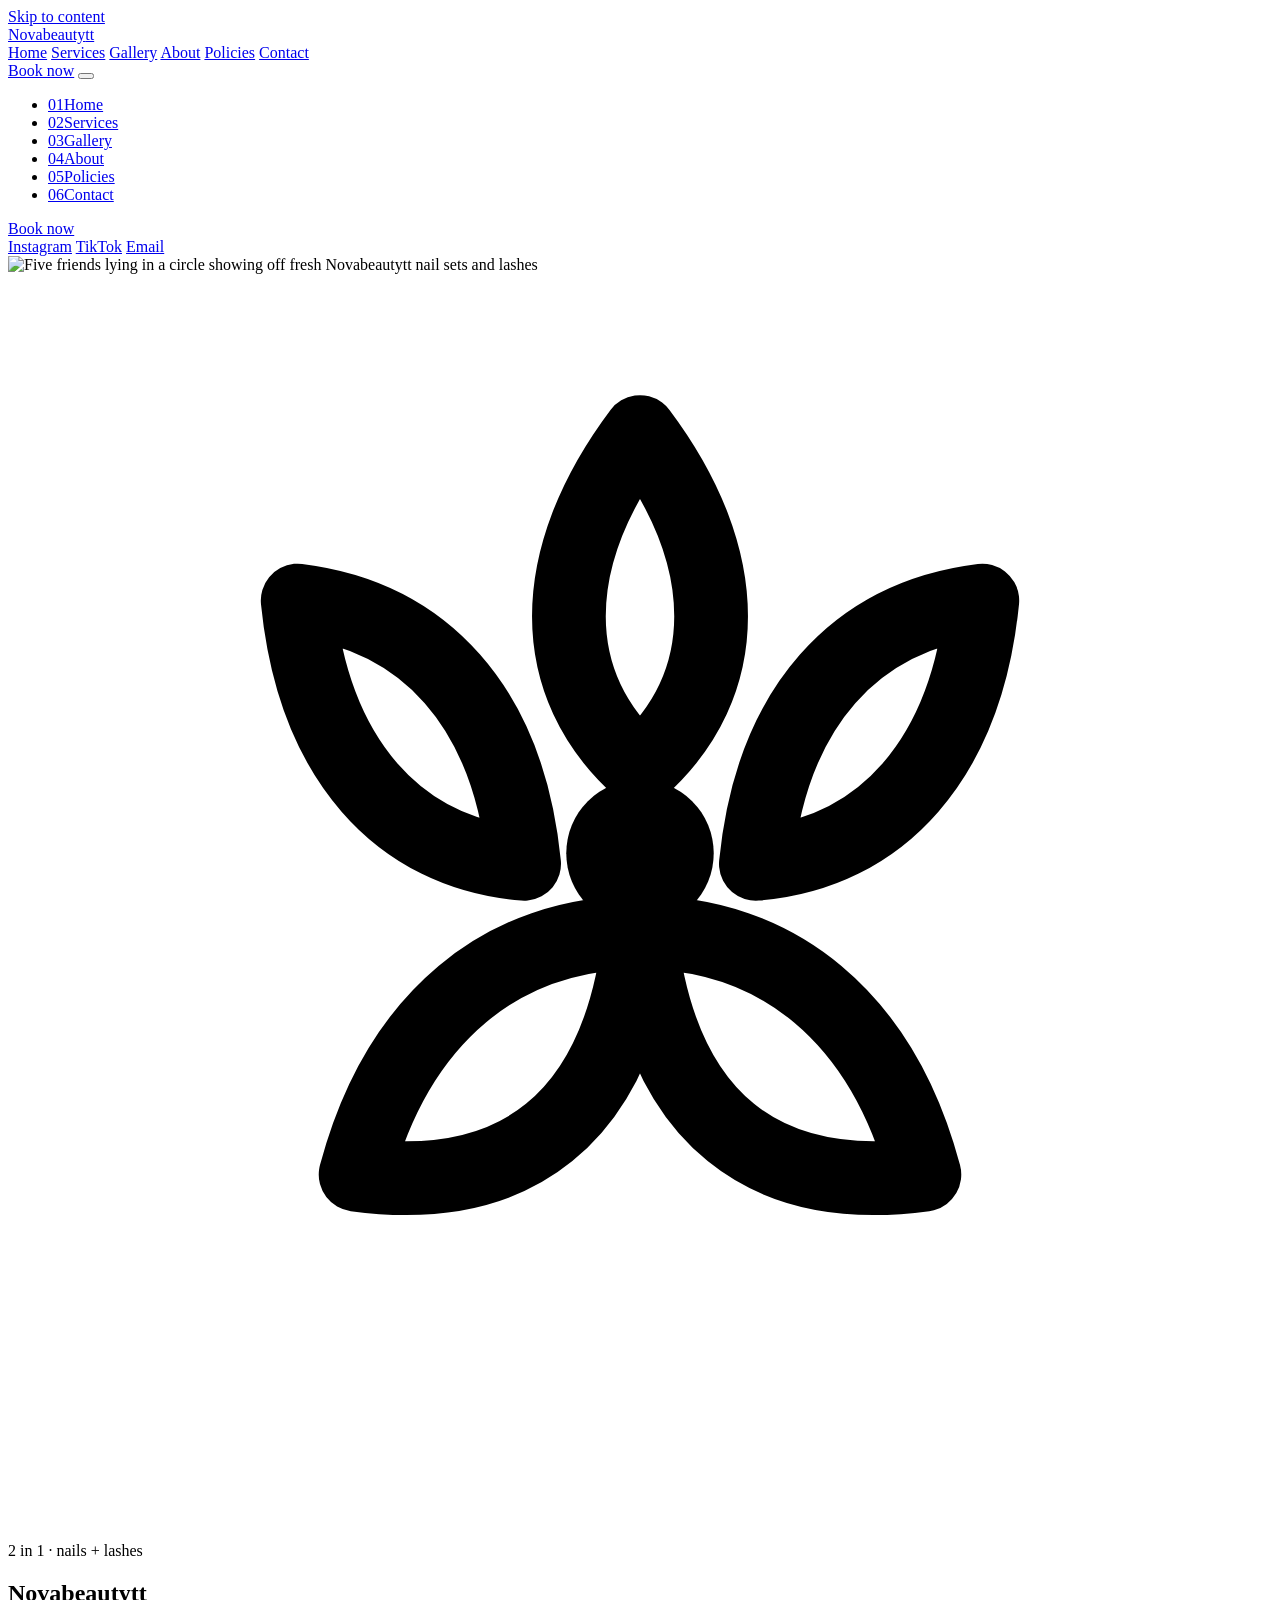
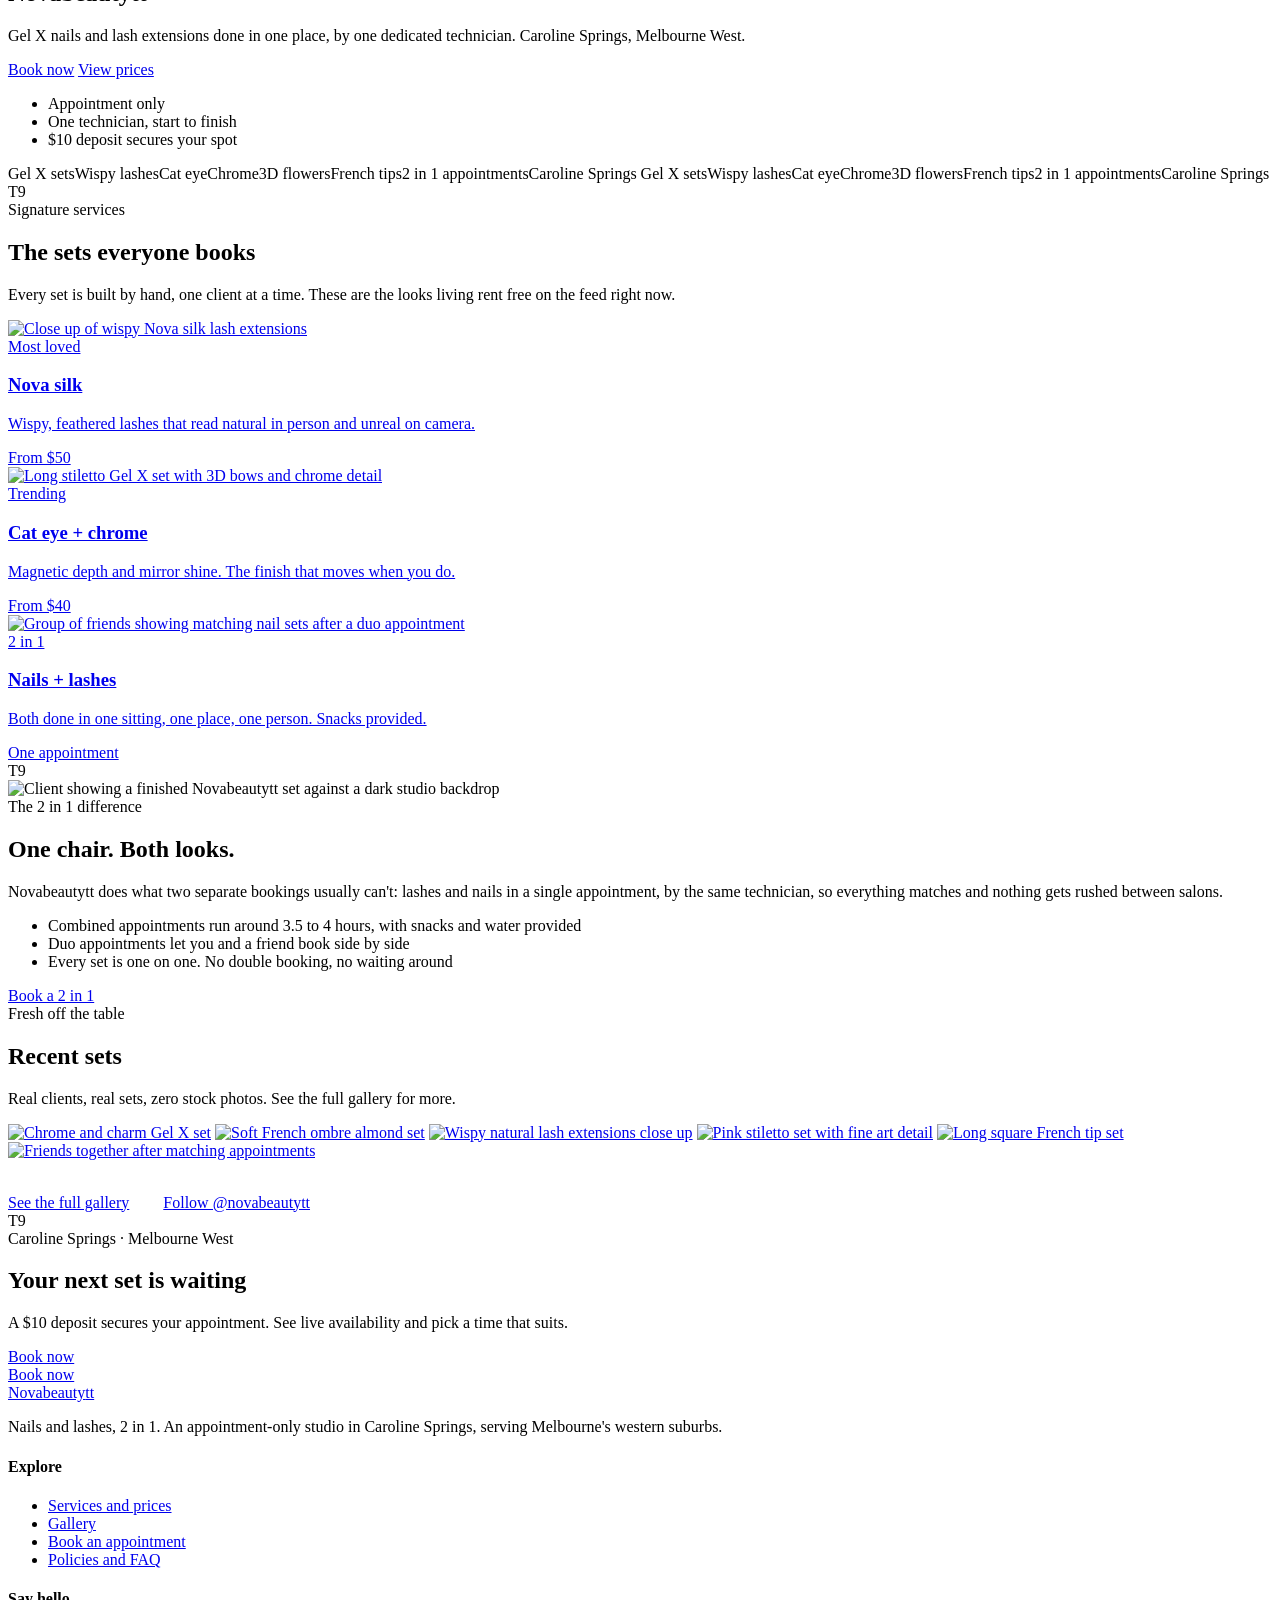
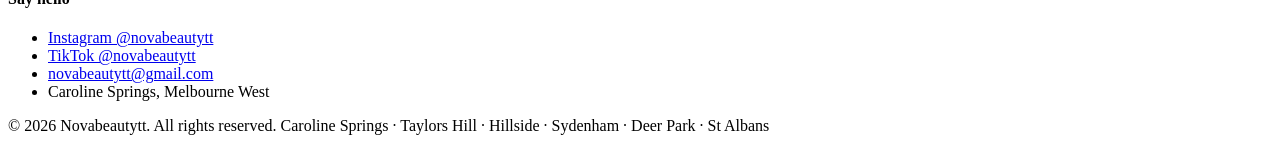
==== index.html @ 87eb8004 "Add files via upload" ====
<!DOCTYPE html>
<html lang="en-AU">
<head>
  <meta charset="UTF-8">
  <meta name="viewport" content="width=device-width, initial-scale=1.0">
  <title>Novabeautytt | Nails and Lash Extensions in Caroline Springs, Melbourne West</title>
  <meta name="description" content="Novabeautytt is a nails and lashes studio in Caroline Springs, Melbourne's west. Gel X nail sets, lash extensions, and 2 in 1 appointments by one dedicated technician. Book now.">
  <link rel="canonical" href="https://novabeautytt.com.au/">
  <meta property="og:type" content="website">
  <meta property="og:site_name" content="Novabeautytt">
  <meta property="og:title" content="Novabeautytt | Nails and Lash Extensions in Caroline Springs, Melbourne West">
  <meta property="og:description" content="Novabeautytt is a nails and lashes studio in Caroline Springs, Melbourne's west. Gel X nail sets, lash extensions, and 2 in 1 appointments by one dedicated technician. Book now.">
  <meta property="og:url" content="https://novabeautytt.com.au/">
  <meta property="og:image" content="https://novabeautytt.com.au/assets/img/og-image.jpg">
  <meta property="og:locale" content="en_AU">
  <meta name="twitter:card" content="summary_large_image">
  <link rel="icon" type="image/svg+xml" href="/assets/svg/favicon.svg">
  <link rel="apple-touch-icon" href="/assets/apple-touch-icon.png">
  <meta name="theme-color" content="#DDD5D6">
  <link rel="preconnect" href="https://fonts.googleapis.com">
  <link rel="preconnect" href="https://fonts.gstatic.com" crossorigin>
  <link href="https://fonts.googleapis.com/css2?family=Cormorant+Garamond:wght@300;400;500&family=Jost:wght@300;400;500&display=swap" rel="stylesheet">
  <link rel="stylesheet" href="/assets/css/style.css">
  <script>document.documentElement.classList.add('js')</script>
  <script type="application/ld+json">
  {
    "@context": "https://schema.org",
    "@type": "NailSalon",
    "name": "Novabeautytt",
    "slogan": "2 in 1. Nails and lashes, one appointment.",
    "url": "https://novabeautytt.com.au",
    "email": "mailto:novabeautytt@gmail.com",
    "image": "https://novabeautytt.com.au/assets/img/og-image.jpg",
    "priceRange": "$25-$120",
    "address": {"@type": "PostalAddress", "addressLocality": "Caroline Springs", "addressRegion": "VIC", "addressCountry": "AU"},
    "areaServed": ["Caroline Springs", "Taylors Hill", "Hillside", "Sydenham", "Sunshine", "Deer Park", "St Albans", "Melbourne West"],
    "sameAs": ["https://www.instagram.com/novabeautytt", "https://www.tiktok.com/@novabeautytt"],
    "makesOffer": [
      {"@type": "Offer", "itemOffered": {"@type": "Service", "name": "Gel X nail extensions"}},
      {"@type": "Offer", "itemOffered": {"@type": "Service", "name": "Eyelash extensions"}},
      {"@type": "Offer", "itemOffered": {"@type": "Service", "name": "2 in 1 nails and lashes appointment"}}
    ]
  }
  </script>
</head>
<body>
<a class="skip-link" href="#main">Skip to content</a>
<header class="header">
  <div class="wrap header__inner">
    <a class="wordmark" href="/" aria-label="Novabeautytt home">Novabeauty<span>tt</span></a>
    <nav class="nav" aria-label="Main">
      <a href="/" aria-current="page">Home</a>
      <a href="/services">Services</a>
      <a href="/gallery">Gallery</a>
      <a href="/about">About</a>
      <a href="/policies">Policies</a>
      <a href="/contact">Contact</a>
    </nav>
    <a class="btn btn--green header__book js-book" href="/booking">Book now</a>
    <button class="burger" aria-expanded="false" aria-label="Open menu"><span></span></button>
  </div>
</header>

<div class="mobile-menu" role="dialog" aria-label="Menu">
  <nav aria-label="Mobile">
    <ul>
      <li><a class="mm-link" href="/" aria-current="page"><span class="mm-num">01</span>Home</a></li>
      <li><a class="mm-link" href="/services"><span class="mm-num">02</span>Services</a></li>
      <li><a class="mm-link" href="/gallery"><span class="mm-num">03</span>Gallery</a></li>
      <li><a class="mm-link" href="/about"><span class="mm-num">04</span>About</a></li>
      <li><a class="mm-link" href="/policies"><span class="mm-num">05</span>Policies</a></li>
      <li><a class="mm-link" href="/contact"><span class="mm-num">06</span>Contact</a></li>
    </ul>
  </nav>
  <div class="mobile-menu__foot">
    <a class="btn btn--green btn--lg js-book" href="/booking">Book now</a>
    <div class="mm-socials">
      <a href="https://www.instagram.com/novabeautytt" target="_blank" rel="noopener">Instagram</a>
      <a href="https://www.tiktok.com/@novabeautytt" target="_blank" rel="noopener">TikTok</a>
      <a href="mailto:novabeautytt@gmail.com">Email</a>
    </div>
  </div>
</div>

<main id="main">

<section class="hero">
  <div class="hero__media">
    <img src="/assets/img/full/hero-besties-01.jpg"
         alt="Five friends lying in a circle showing off fresh Novabeautytt nail sets and lashes"
         fetchpriority="high">
  </div>
  <div class="wrap hero__inner">
    <span class="hero__badge"><svg viewBox="0 0 24 24" fill="none" aria-hidden="true"><path d="M12 3c1.8 2.4 1.8 4.8 0 6.4C10.2 7.8 10.2 5.4 12 3Zm6.5 3.2c-.3 3-1.9 4.8-4.3 5 .3-3 1.9-4.7 4.3-5ZM5.5 6.2c2.4.3 4 2 4.3 5-2.4-.2-4-2-4.3-5ZM12 12.5c2.6 0 4.6 1.6 5.4 4.6-3 .4-5-1-5.4-4.6Zm0 0c-.4 3.6-2.4 5-5.4 4.6.8-3 2.8-4.6 5.4-4.6Z" stroke="currentColor" stroke-width="1.4" stroke-linejoin="round"/><circle cx="12" cy="11" r="1.4" fill="currentColor"/></svg> 2 in 1 &middot; nails + lashes</span>
    <h1>Novabeautytt</h1>
    <p class="hero__sub">Gel X nails and lash extensions done in one place, by one dedicated technician. Caroline Springs, Melbourne West.</p>
    <div class="hero__ctas">
      <a class="btn btn--green btn--lg js-book" href="/booking">Book now</a>
      <a class="btn btn--ghost-light btn--lg" href="/services">View prices</a>
    </div>
    <ul class="hero__meta">
      <li>Appointment only</li>
      <li>One technician, start to finish</li>
      <li>$10 deposit secures your spot</li>
    </ul>
  </div>
</section>

<div class="ticker" aria-hidden="true">
  <div class="ticker__track">
    <span>Gel X sets</span><span>Wispy lashes</span><span>Cat eye</span><span>Chrome</span><span>3D flowers</span><span>French tips</span><span>2 in 1 appointments</span><span>Caroline Springs</span>
    <span>Gel X sets</span><span>Wispy lashes</span><span>Cat eye</span><span>Chrome</span><span>3D flowers</span><span>French tips</span><span>2 in 1 appointments</span><span>Caroline Springs</span>
  </div>
</div>

<section class="section">
  <span class="watermark watermark--onbone watermark--tl" aria-hidden="true">T9</span>
  <div class="wrap z">
    <div class="section-head center reveal">
      <span class="eyebrow">Signature services</span>
      <h2>The sets everyone books</h2>
      <p class="lede">Every set is built by hand, one client at a time. These are the looks living rent free on the feed right now.</p>
    </div>
    <div class="grid-3">
      <a class="sig-card reveal" href="/services#lashes">
        <img src="/assets/img/thumb/lashes-03.jpg" alt="Close up of wispy Nova silk lash extensions" loading="lazy">
        <div class="sig-card__body">
          <span class="sig-card__tag">Most loved</span>
          <h3>Nova silk</h3>
          <p>Wispy, feathered lashes that read natural in person and unreal on camera.</p>
          <span class="from">From $50</span>
        </div>
      </a>
      <a class="sig-card reveal" href="/services#nails">
        <img src="/assets/img/thumb/nails-08.jpg" alt="Long stiletto Gel X set with 3D bows and chrome detail" loading="lazy">
        <div class="sig-card__body">
          <span class="sig-card__tag">Trending</span>
          <h3>Cat eye + chrome</h3>
          <p>Magnetic depth and mirror shine. The finish that moves when you do.</p>
          <span class="from">From $40</span>
        </div>
      </a>
      <a class="sig-card reveal" href="/services#two-in-one">
        <img src="/assets/img/thumb/besties-04.jpg" alt="Group of friends showing matching nail sets after a duo appointment" loading="lazy">
        <div class="sig-card__body">
          <span class="sig-card__tag">2 in 1</span>
          <h3>Nails + lashes</h3>
          <p>Both done in one sitting, one place, one person. Snacks provided.</p>
          <span class="from">One appointment</span>
        </div>
      </a>
    </div>
  </div>
</section>

<section class="section section--blush">
  <span class="watermark watermark--br" aria-hidden="true">T9</span>
  <div class="wrap z">
    <div class="split">
      <div class="split__media split__media--offset reveal">
        <img src="/assets/img/full/portrait-01.jpg" alt="Client showing a finished Novabeautytt set against a dark studio backdrop" loading="lazy">
        <span class="frame"></span>
      </div>
      <div class="split__body reveal">
        <span class="eyebrow">The 2 in 1 difference</span>
        <h2>One chair. Both looks.</h2>
        <p>Novabeautytt does what two separate bookings usually can't: lashes and nails in a single appointment, by the same technician, so everything matches and nothing gets rushed between salons.</p>
        <ul class="ticks">
          <li>Combined appointments run around 3.5 to 4 hours, with snacks and water provided</li>
          <li>Duo appointments let you and a friend book side by side</li>
          <li>Every set is one on one. No double booking, no waiting around</li>
        </ul>
        <a class="btn btn--green js-book" href="/booking">Book a 2 in 1</a>
      </div>
    </div>
  </div>
</section>

<section class="section">
  <div class="wrap">
    <div class="section-head center reveal">
      <span class="eyebrow">Fresh off the table</span>
      <h2>Recent sets</h2>
      <p class="lede">Real clients, real sets, zero stock photos. See the full gallery for more.</p>
    </div>
    <div class="ig-band reveal">
      <div class="ig-grid">
        <a class="ig-cell" href="/gallery"><img src="/assets/img/thumb/nails-17.jpg" alt="Chrome and charm Gel X set" loading="lazy"></a>
        <a class="ig-cell" href="/gallery"><img src="/assets/img/thumb/nails-11.jpg" alt="Soft French ombre almond set" loading="lazy"></a>
        <a class="ig-cell" href="/gallery"><img src="/assets/img/thumb/lashes-02.jpg" alt="Wispy natural lash extensions close up" loading="lazy"></a>
        <a class="ig-cell" href="/gallery"><img src="/assets/img/thumb/nails-07.jpg" alt="Pink stiletto set with fine art detail" loading="lazy"></a>
        <a class="ig-cell" href="/gallery"><img src="/assets/img/thumb/nails-05.jpg" alt="Long square French tip set" loading="lazy"></a>
        <a class="ig-cell" href="/gallery"><img src="/assets/img/thumb/besties-06.jpg" alt="Friends together after matching appointments" loading="lazy"></a>
      </div>
    </div>
    <div class="center" style="margin-top:34px">
      <a class="text-link" href="/gallery">See the full gallery</a>
      <span style="display:inline-block;width:26px"></span>
      <a class="text-link" href="https://www.instagram.com/novabeautytt" target="_blank" rel="noopener">Follow @novabeautytt</a>
    </div>
  </div>
</section>

<section class="cta-band">
  <span class="watermark watermark--tl" aria-hidden="true">T9</span>
  <div class="wrap z">
    <span class="eyebrow">Caroline Springs &middot; Melbourne West</span>
    <h2>Your next set is waiting</h2>
    <p class="lede">A $10 deposit secures your appointment. See live availability and pick a time that suits.</p>
    <a class="btn btn--green btn--lg js-book" href="/booking">Book now</a>
  </div>
</section>
</main>

<div class="fab-book"><a class="btn btn--green js-book" href="/booking">Book now</a></div>

<footer class="footer">
  <div class="wrap">
    <div class="footer__grid">
      <div>
        <a class="wordmark" href="/">Novabeauty<span>tt</span></a>
        <p>Nails and lashes, 2 in 1. An appointment-only studio in Caroline Springs, serving Melbourne's western suburbs.</p>
      </div>
      <div>
        <h4>Explore</h4>
        <ul>
          <li><a href="/services">Services and prices</a></li>
          <li><a href="/gallery">Gallery</a></li>
          <li><a href="/booking">Book an appointment</a></li>
          <li><a href="/policies">Policies and FAQ</a></li>
        </ul>
      </div>
      <div>
        <h4>Say hello</h4>
        <ul>
          <li><a href="https://www.instagram.com/novabeautytt" target="_blank" rel="noopener">Instagram @novabeautytt</a></li>
          <li><a href="https://www.tiktok.com/@novabeautytt" target="_blank" rel="noopener">TikTok @novabeautytt</a></li>
          <li><a href="mailto:novabeautytt@gmail.com">novabeautytt@gmail.com</a></li>
          <li>Caroline Springs, Melbourne West</li>
        </ul>
      </div>
    </div>
    <div class="footer__bar">
      <span>&copy; <span data-year>2026</span> Novabeautytt. All rights reserved.</span>
      <span>Caroline Springs &middot; Taylors Hill &middot; Hillside &middot; Sydenham &middot; Deer Park &middot; St Albans</span>
    </div>
  </div>
</footer>

<script src="/assets/js/main.js"></script>
</body>
</html>
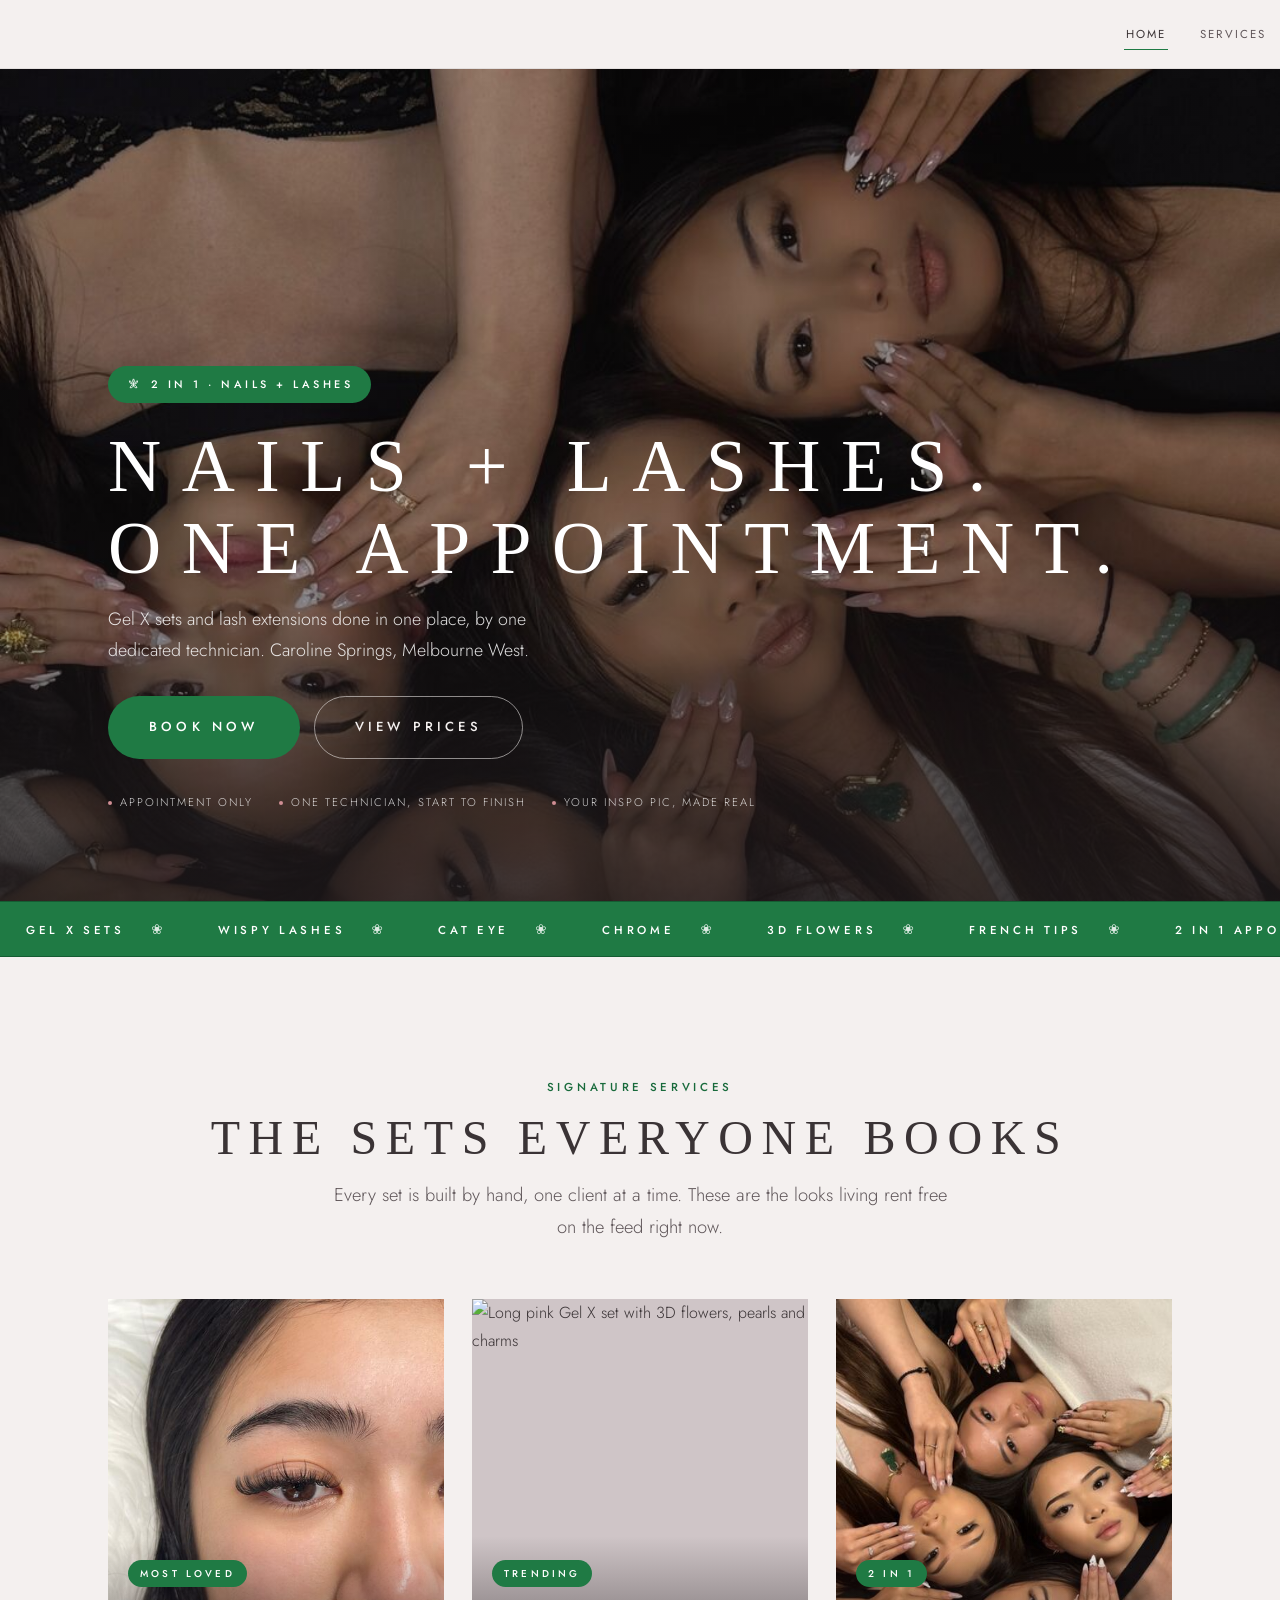
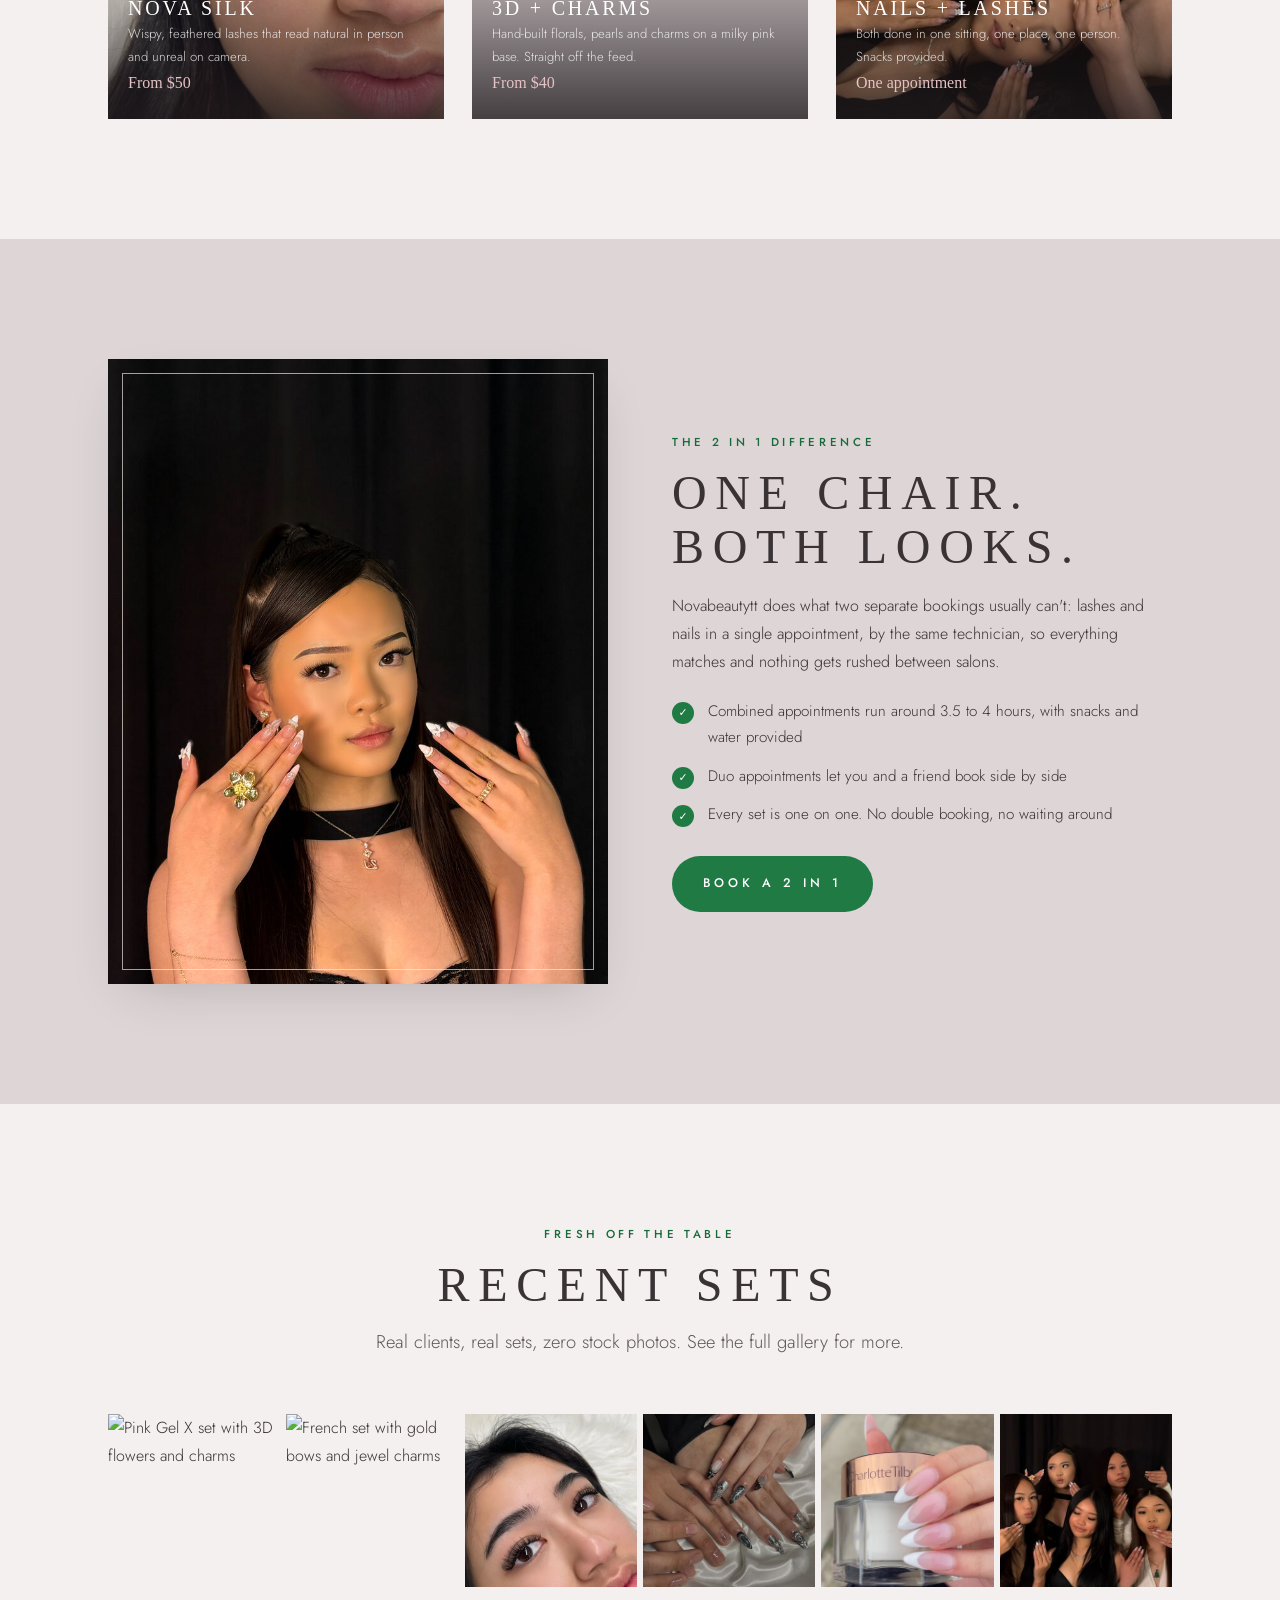
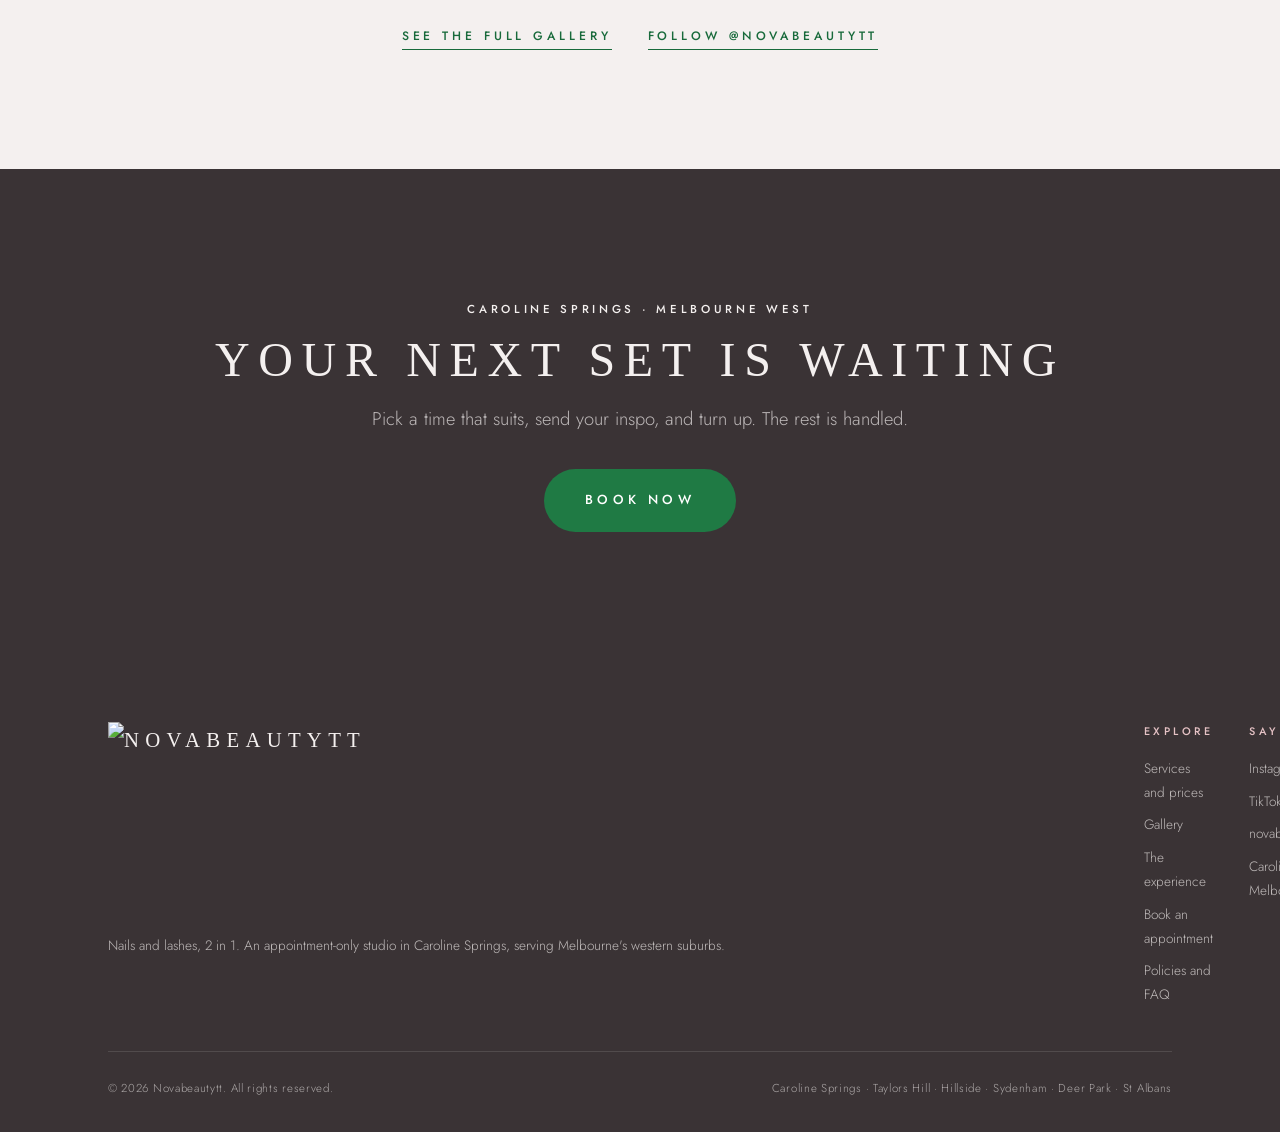
==== commit 1baf14d9: "Add files via upload" ====
--- a/index.html
+++ b/index.html
@@ -16,10 +16,10 @@
   <meta name="twitter:card" content="summary_large_image">
   <link rel="icon" type="image/svg+xml" href="/assets/svg/favicon.svg">
   <link rel="apple-touch-icon" href="/assets/apple-touch-icon.png">
-  <meta name="theme-color" content="#DDD5D6">
+  <meta name="theme-color" content="#F5E4D2">
   <link rel="preconnect" href="https://fonts.googleapis.com">
   <link rel="preconnect" href="https://fonts.gstatic.com" crossorigin>
-  <link href="https://fonts.googleapis.com/css2?family=Cormorant+Garamond:wght@300;400;500&family=Jost:wght@300;400;500&display=swap" rel="stylesheet">
+  <link href="https://fonts.googleapis.com/css2?family=Playfair+Display:wght@400;500;600&family=Jost:wght@300;400;500;600&display=swap" rel="stylesheet">
   <link rel="stylesheet" href="/assets/css/style.css">
   <script>document.documentElement.classList.add('js')</script>
   <script type="application/ld+json">
@@ -31,6 +31,7 @@
     "url": "https://novabeautytt.com.au",
     "email": "mailto:novabeautytt@gmail.com",
     "image": "https://novabeautytt.com.au/assets/img/og-image.jpg",
+    "logo": "https://novabeautytt.com.au/assets/img/logo.png",
     "priceRange": "$25-$120",
     "address": {"@type": "PostalAddress", "addressLocality": "Caroline Springs", "addressRegion": "VIC", "addressCountry": "AU"},
     "areaServed": ["Caroline Springs", "Taylors Hill", "Hillside", "Sydenham", "Sunshine", "Deer Park", "St Albans", "Melbourne West"],
@@ -47,12 +48,14 @@
 <a class="skip-link" href="#main">Skip to content</a>
 <header class="header">
   <div class="wrap header__inner">
-    <a class="wordmark" href="/" aria-label="Novabeautytt home">Novabeauty<span>tt</span></a>
+    <a class="wordmark" href="/" aria-label="Novabeautytt home">
+      <img src="/assets/img/logo.png" alt="Novabeautytt" width="1000" height="202">
+    </a>
     <nav class="nav" aria-label="Main">
       <a href="/" aria-current="page">Home</a>
       <a href="/services">Services</a>
       <a href="/gallery">Gallery</a>
-      <a href="/about">About</a>
+      <a href="/experience">Experience</a>
       <a href="/policies">Policies</a>
       <a href="/contact">Contact</a>
     </nav>
@@ -67,7 +70,7 @@
       <li><a class="mm-link" href="/" aria-current="page"><span class="mm-num">01</span>Home</a></li>
       <li><a class="mm-link" href="/services"><span class="mm-num">02</span>Services</a></li>
       <li><a class="mm-link" href="/gallery"><span class="mm-num">03</span>Gallery</a></li>
-      <li><a class="mm-link" href="/about"><span class="mm-num">04</span>About</a></li>
+      <li><a class="mm-link" href="/experience"><span class="mm-num">04</span>Experience</a></li>
       <li><a class="mm-link" href="/policies"><span class="mm-num">05</span>Policies</a></li>
       <li><a class="mm-link" href="/contact"><span class="mm-num">06</span>Contact</a></li>
     </ul>
@@ -92,8 +95,8 @@
   </div>
   <div class="wrap hero__inner">
     <span class="hero__badge"><svg viewBox="0 0 24 24" fill="none" aria-hidden="true"><path d="M12 3c1.8 2.4 1.8 4.8 0 6.4C10.2 7.8 10.2 5.4 12 3Zm6.5 3.2c-.3 3-1.9 4.8-4.3 5 .3-3 1.9-4.7 4.3-5ZM5.5 6.2c2.4.3 4 2 4.3 5-2.4-.2-4-2-4.3-5ZM12 12.5c2.6 0 4.6 1.6 5.4 4.6-3 .4-5-1-5.4-4.6Zm0 0c-.4 3.6-2.4 5-5.4 4.6.8-3 2.8-4.6 5.4-4.6Z" stroke="currentColor" stroke-width="1.4" stroke-linejoin="round"/><circle cx="12" cy="11" r="1.4" fill="currentColor"/></svg> 2 in 1 &middot; nails + lashes</span>
-    <h1>Novabeautytt</h1>
-    <p class="hero__sub">Gel X nails and lash extensions done in one place, by one dedicated technician. Caroline Springs, Melbourne West.</p>
+    <h1>Nails + lashes.<br>One appointment.</h1>
+    <p class="hero__sub">Gel X sets and lash extensions done in one place, by one dedicated technician. Caroline Springs, Melbourne West.</p>
     <div class="hero__ctas">
       <a class="btn btn--green btn--lg js-book" href="/booking">Book now</a>
       <a class="btn btn--ghost-light btn--lg" href="/services">View prices</a>
@@ -101,7 +104,7 @@
     <ul class="hero__meta">
       <li>Appointment only</li>
       <li>One technician, start to finish</li>
-      <li>$10 deposit secures your spot</li>
+      <li>Your inspo pic, made real</li>
     </ul>
   </div>
 </section>
@@ -114,8 +117,7 @@
 </div>
 
 <section class="section">
-  <span class="watermark watermark--onbone watermark--tl" aria-hidden="true">T9</span>
-  <div class="wrap z">
+  <div class="wrap">
     <div class="section-head center reveal">
       <span class="eyebrow">Signature services</span>
       <h2>The sets everyone books</h2>
@@ -132,11 +134,11 @@
         </div>
       </a>
       <a class="sig-card reveal" href="/services#nails">
-        <img src="/assets/img/thumb/nails-08.jpg" alt="Long stiletto Gel X set with 3D bows and chrome detail" loading="lazy">
+        <img src="/assets/img/thumb/nails-19.jpg" alt="Long pink Gel X set with 3D flowers, pearls and charms" loading="lazy">
         <div class="sig-card__body">
           <span class="sig-card__tag">Trending</span>
-          <h3>Cat eye + chrome</h3>
-          <p>Magnetic depth and mirror shine. The finish that moves when you do.</p>
+          <h3>3D + charms</h3>
+          <p>Hand-built florals, pearls and charms on a milky pink base. Straight off the feed.</p>
           <span class="from">From $40</span>
         </div>
       </a>
@@ -154,8 +156,7 @@
 </section>
 
 <section class="section section--blush">
-  <span class="watermark watermark--br" aria-hidden="true">T9</span>
-  <div class="wrap z">
+  <div class="wrap">
     <div class="split">
       <div class="split__media split__media--offset reveal">
         <img src="/assets/img/full/portrait-01.jpg" alt="Client showing a finished Novabeautytt set against a dark studio backdrop" loading="lazy">
@@ -185,11 +186,11 @@
     </div>
     <div class="ig-band reveal">
       <div class="ig-grid">
+        <a class="ig-cell" href="/gallery"><img src="/assets/img/thumb/nails-19.jpg" alt="Pink Gel X set with 3D flowers and charms" loading="lazy"></a>
+        <a class="ig-cell" href="/gallery"><img src="/assets/img/thumb/nails-20.jpg" alt="French set with gold bows and jewel charms" loading="lazy"></a>
+        <a class="ig-cell" href="/gallery"><img src="/assets/img/thumb/lashes-02.jpg" alt="Wispy natural lash extensions close up" loading="lazy"></a>
         <a class="ig-cell" href="/gallery"><img src="/assets/img/thumb/nails-17.jpg" alt="Chrome and charm Gel X set" loading="lazy"></a>
         <a class="ig-cell" href="/gallery"><img src="/assets/img/thumb/nails-11.jpg" alt="Soft French ombre almond set" loading="lazy"></a>
-        <a class="ig-cell" href="/gallery"><img src="/assets/img/thumb/lashes-02.jpg" alt="Wispy natural lash extensions close up" loading="lazy"></a>
-        <a class="ig-cell" href="/gallery"><img src="/assets/img/thumb/nails-07.jpg" alt="Pink stiletto set with fine art detail" loading="lazy"></a>
-        <a class="ig-cell" href="/gallery"><img src="/assets/img/thumb/nails-05.jpg" alt="Long square French tip set" loading="lazy"></a>
         <a class="ig-cell" href="/gallery"><img src="/assets/img/thumb/besties-06.jpg" alt="Friends together after matching appointments" loading="lazy"></a>
       </div>
     </div>
@@ -202,11 +203,10 @@
 </section>
 
 <section class="cta-band">
-  <span class="watermark watermark--tl" aria-hidden="true">T9</span>
-  <div class="wrap z">
-    <span class="eyebrow">Caroline Springs &middot; Melbourne West</span>
+  <div class="wrap">
+    <span class="eyebrow" style="color:var(--lime)">Caroline Springs &middot; Melbourne West</span>
     <h2>Your next set is waiting</h2>
-    <p class="lede">A $10 deposit secures your appointment. See live availability and pick a time that suits.</p>
+    <p class="lede">Pick a time that suits, send your inspo, and turn up. The rest is handled.</p>
     <a class="btn btn--green btn--lg js-book" href="/booking">Book now</a>
   </div>
 </section>
@@ -218,7 +218,9 @@
   <div class="wrap">
     <div class="footer__grid">
       <div>
-        <a class="wordmark" href="/">Novabeauty<span>tt</span></a>
+        <a class="wordmark" href="/" aria-label="Novabeautytt home">
+          <img src="/assets/img/logo-cream.png" alt="Novabeautytt" width="1000" height="202">
+        </a>
         <p>Nails and lashes, 2 in 1. An appointment-only studio in Caroline Springs, serving Melbourne's western suburbs.</p>
       </div>
       <div>
@@ -226,6 +228,7 @@
         <ul>
           <li><a href="/services">Services and prices</a></li>
           <li><a href="/gallery">Gallery</a></li>
+          <li><a href="/experience">The experience</a></li>
           <li><a href="/booking">Book an appointment</a></li>
           <li><a href="/policies">Policies and FAQ</a></li>
         </ul>
--- a/assets/css/style.css
+++ b/assets/css/style.css
@@ -0,0 +1,576 @@
+/* ============================================================
+   NOVABEAUTYTT  |  novabeautytt.com.au
+   Design system translated from the studio's live Instagram
+   price-list artwork: blush greige panels, hairline rules,
+   wide-tracked serif, giant faint T9 watermark, orchid green
+   accent. Mobile-first throughout.
+   ============================================================ */
+
+:root{
+  /* Sampled from the studio's own price-list artwork */
+  --bone:   #F4F0EF;   /* light page base, tint of the blush */
+  --blush:  #DDD5D6;   /* exact panel blush-greige from artwork */
+  --mauve:  #CFC5C7;   /* deeper panel tone */
+  --rose:   #D08E94;   /* exact dusty orchid rose from artwork */
+  --rose-soft:#E5C2C5;
+  --ink:    #3A3335;   /* warm charcoal, serif ink */
+  --ink-soft:#5F5659;
+
+  /* Orchid green accent. Reference image pending: swap this one
+     value to match the exact tone when supplied. */
+  --green:      #1F7A44;
+  --green-deep: #145C32;
+  --green-text: #186A3B;   /* AA-compliant for small text on blush */
+  --rose-text:  #96545B;   /* AA-compliant rose for small text */
+  --green-tint: #E3EFE7;
+
+  --font-display:'Cormorant Garamond', Georgia, serif;
+  --font-body:'Jost', 'Century Gothic', system-ui, sans-serif;
+
+  --track-wide:.32em;
+  --track-mid:.18em;
+  --radius:2px;
+  --shadow-soft:0 18px 50px -22px rgba(58,51,53,.28);
+  --maxw:1160px;
+  --pad:clamp(20px, 5vw, 48px);
+}
+
+*{margin:0;padding:0;box-sizing:border-box}
+html{scroll-behavior:smooth;-webkit-text-size-adjust:100%}
+@media (prefers-reduced-motion:reduce){
+  html{scroll-behavior:auto}
+  *,*::before,*::after{animation-duration:.001s!important;animation-iteration-count:1!important;transition-duration:.001s!important}
+}
+
+body{
+  font-family:var(--font-body);
+  font-weight:300;
+  font-size:16px;
+  line-height:1.75;
+  color:var(--ink);
+  background:var(--bone);
+  overflow-x:hidden;
+}
+
+img{display:block;max-width:100%;height:auto}
+a{color:inherit;text-decoration:none}
+ul{list-style:none}
+button{font:inherit;cursor:pointer;border:none;background:none;color:inherit}
+
+::selection{background:var(--green);color:#fff}
+
+:focus-visible{outline:2px solid var(--green);outline-offset:3px}
+
+/* ---------- type ---------- */
+h1,h2,h3,.display{
+  font-family:var(--font-display);
+  font-weight:400;
+  line-height:1.12;
+  letter-spacing:var(--track-mid);
+  text-transform:uppercase;
+  color:var(--ink);
+}
+h1{font-size:clamp(2.1rem, 8.5vw, 4.6rem);letter-spacing:clamp(.1em,1.6vw,.3em)}
+h2{font-size:clamp(1.7rem, 5.6vw, 3rem)}
+h3{font-size:clamp(1.2rem, 3.4vw, 1.5rem)}
+
+.eyebrow{
+  font-family:var(--font-body);
+  font-size:.72rem;
+  font-weight:500;
+  letter-spacing:var(--track-wide);
+  text-transform:uppercase;
+  color:var(--green-text);
+  display:block;
+  margin-bottom:14px;
+}
+.lede{font-size:clamp(1rem, 2.6vw, 1.15rem);color:var(--ink-soft);max-width:56ch}
+
+/* ---------- layout primitives ---------- */
+.wrap{max-width:var(--maxw);margin:0 auto;padding-left:var(--pad);padding-right:var(--pad)}
+.section{padding:clamp(64px,10vw,120px) 0;position:relative}
+.section--blush{background:var(--blush)}
+.section--ink{background:var(--ink);color:var(--bone)}
+.section--ink h2,.section--ink h3{color:var(--bone)}
+.center{text-align:center}
+.section-head{margin-bottom:clamp(32px,6vw,56px)}
+.section-head .lede{margin-top:14px}
+.center .lede{margin-left:auto;margin-right:auto}
+
+/* Giant faint T9 watermark, carried from the price-list artwork */
+.watermark{
+  position:absolute;
+  font-family:var(--font-display);
+  font-weight:400;
+  line-height:.78;
+  color:rgba(255,255,255,.5);
+  pointer-events:none;
+  user-select:none;
+  z-index:0;
+  font-size:clamp(200px, 42vw, 520px);
+}
+.section--bone .watermark, body .watermark--onbone{color:rgba(221,213,214,.55)}
+.section--ink .watermark{color:rgba(244,240,239,.05)}
+.watermark--tl{top:-.08em;left:-.12em}
+.watermark--br{bottom:-.1em;right:-.06em}
+.z{position:relative;z-index:1}
+
+/* ---------- buttons ---------- */
+.btn{
+  display:inline-flex;align-items:center;justify-content:center;gap:10px;
+  font-family:var(--font-body);
+  font-size:.78rem;font-weight:500;
+  letter-spacing:var(--track-wide);text-transform:uppercase;
+  padding:16px 30px;
+  border-radius:999px;
+  transition:background .25s ease,color .25s ease,transform .2s ease,border-color .25s;
+  border:1px solid transparent;
+  min-height:48px;
+}
+.btn--green{background:var(--green);color:#fff}
+.btn--green:hover{background:var(--green-deep);transform:translateY(-2px)}
+.btn--ghost{border-color:var(--ink);color:var(--ink)}
+.btn--ghost:hover{border-color:var(--green);color:var(--green)}
+.btn--ghost-light{border-color:rgba(244,240,239,.55);color:var(--bone)}
+.btn--ghost-light:hover{border-color:var(--green);background:var(--green);color:#fff}
+.btn--lg{padding:19px 40px;font-size:.82rem}
+
+.text-link{
+  font-size:.76rem;font-weight:500;letter-spacing:var(--track-wide);text-transform:uppercase;
+  color:var(--green-text);
+  border-bottom:1px solid currentColor;padding-bottom:4px;
+  transition:color .2s;
+}
+.text-link:hover{color:var(--green-deep)}
+
+/* ---------- header ---------- */
+.header{
+  position:sticky;top:0;z-index:100;
+  background:rgba(244,240,239,.9);
+  backdrop-filter:blur(14px);
+  -webkit-backdrop-filter:blur(14px);
+  border-bottom:1px solid rgba(58,51,53,.09);
+}
+.header__inner{
+  display:flex;align-items:center;justify-content:space-between;
+  gap:16px;height:68px;
+}
+.wordmark{
+  font-family:var(--font-display);
+  font-size:1.12rem;letter-spacing:.3em;text-transform:uppercase;
+  color:var(--ink);white-space:nowrap;
+}
+.wordmark span{color:var(--green)}
+.nav{display:none}
+.nav a{
+  font-size:.72rem;font-weight:400;letter-spacing:var(--track-mid);text-transform:uppercase;
+  padding:8px 2px;position:relative;color:var(--ink-soft);transition:color .2s;
+}
+.nav a::after{
+  content:"";position:absolute;left:0;bottom:2px;width:0;height:1px;
+  background:var(--green);transition:width .25s ease;
+}
+.nav a:hover,.nav a[aria-current="page"]{color:var(--ink)}
+.nav a:hover::after,.nav a[aria-current="page"]::after{width:100%}
+.header .btn{padding:11px 22px;min-height:42px}
+.header__book{display:none}
+
+.burger{
+  position:relative;width:44px;height:44px;margin-right:-8px;
+}
+.burger span,.burger::before,.burger::after{
+  content:"";position:absolute;left:11px;width:22px;height:1.6px;background:var(--ink);
+  transition:transform .3s ease,opacity .2s ease,top .3s ease;
+}
+.burger::before{top:15px}
+.burger span{top:21px}
+.burger::after{top:27px}
+.burger[aria-expanded="true"] span{opacity:0}
+.burger[aria-expanded="true"]::before{top:21px;transform:rotate(45deg)}
+.burger[aria-expanded="true"]::after{top:21px;transform:rotate(-45deg)}
+
+/* mobile menu */
+.mobile-menu{
+  position:fixed;inset:68px 0 0 0;z-index:99;
+  background:var(--bone);
+  display:flex;flex-direction:column;justify-content:space-between;
+  padding:8vh var(--pad) 6vh;
+  transform:translateY(-8px);opacity:0;visibility:hidden;
+  transition:opacity .28s ease,transform .28s ease,visibility .28s;
+}
+.mobile-menu.is-open{transform:translateY(0);opacity:1;visibility:visible}
+.mobile-menu ul{display:flex;flex-direction:column;gap:4px}
+.mobile-menu a.mm-link{
+  font-family:var(--font-display);
+  font-size:clamp(1.7rem,7.5vw,2.4rem);
+  letter-spacing:.14em;text-transform:uppercase;
+  display:flex;align-items:baseline;gap:14px;
+  padding:10px 0;border-bottom:1px solid rgba(58,51,53,.08);
+  transition:color .2s,padding-left .2s;
+}
+.mobile-menu a.mm-link:hover{color:var(--green);padding-left:8px}
+.mobile-menu a[aria-current="page"]{color:var(--green)}
+.mm-num{font-family:var(--font-body);font-size:.65rem;letter-spacing:.3em;color:var(--rose-text)}
+.mobile-menu__foot{display:flex;flex-direction:column;gap:18px}
+.mobile-menu__foot .btn{width:100%}
+.mm-socials{display:flex;gap:22px;justify-content:center;font-size:.72rem;letter-spacing:var(--track-mid);text-transform:uppercase;color:var(--ink-soft)}
+
+@media (min-width:900px){
+  .nav{display:flex;gap:30px}
+  .header__book{display:inline-flex}
+  .burger,.mobile-menu{display:none}
+}
+
+/* ---------- hero ---------- */
+.hero{
+  position:relative;
+  min-height:calc(100svh - 68px);
+  display:flex;align-items:flex-end;
+  color:var(--bone);
+  isolation:isolate;
+}
+.hero__media{position:absolute;inset:0;z-index:-2;overflow:hidden}
+.hero__media img{width:100%;height:100%;object-fit:cover;object-position:center 30%}
+.hero::after{
+  content:"";position:absolute;inset:0;z-index:-1;
+  background:linear-gradient(to top, rgba(30,25,27,.82) 0%, rgba(30,25,27,.28) 45%, rgba(30,25,27,.18) 100%);
+}
+.hero__inner{width:100%;padding-bottom:clamp(48px,8vw,88px)}
+.hero__badge{
+  display:inline-flex;align-items:center;gap:10px;
+}
+.hero__badge svg{width:15px;height:15px;flex:none}
+.hero__badge{
+  font-size:.68rem;font-weight:500;letter-spacing:var(--track-wide);text-transform:uppercase;
+  background:var(--green);color:#fff;
+  padding:9px 18px;border-radius:999px;margin-bottom:22px;
+}
+.hero h1{color:#fff;margin-bottom:14px}
+.hero__sub{
+  max-width:44ch;color:rgba(255,255,255,.86);
+  font-size:clamp(.98rem,2.6vw,1.12rem);margin-bottom:30px;
+}
+.hero__ctas{display:flex;flex-wrap:wrap;gap:14px}
+.hero__meta{
+  margin-top:34px;display:flex;flex-wrap:wrap;gap:10px 26px;
+  font-size:.7rem;letter-spacing:var(--track-mid);text-transform:uppercase;color:rgba(255,255,255,.8);
+}
+.hero__meta li{display:flex;align-items:center;gap:8px}
+.hero__meta li::before{content:"";width:4px;height:4px;border-radius:50%;background:var(--rose)}
+
+/* ---------- ticker ---------- */
+.ticker{
+  background:var(--green);color:#fff;
+  overflow:hidden;white-space:nowrap;
+  padding:13px 0;
+  border-top:1px solid var(--green-deep);border-bottom:1px solid var(--green-deep);
+}
+.ticker__track{display:inline-flex;animation:ticker 30s linear infinite;will-change:transform}
+.ticker span{
+  font-size:.72rem;font-weight:500;letter-spacing:var(--track-wide);text-transform:uppercase;
+  padding:0 26px;display:inline-flex;align-items:center;gap:26px;
+}
+.ticker span::after{content:"\2740";font-size:.85rem;opacity:.85}
+@keyframes ticker{to{transform:translateX(-50%)}}
+
+/* ---------- price panel (signature element) ----------
+   Recreates the studio's Instagram price-list system:
+   blush panel, hairline vertical rule, right-aligned prices,
+   faint serif watermark, floral corner. */
+.panel{
+  position:relative;
+  background:var(--blush);
+  padding:clamp(34px,6vw,58px) clamp(22px,5vw,54px);
+  overflow:hidden;
+  box-shadow:var(--shadow-soft);
+}
+.panel + .panel{margin-top:clamp(28px,4vw,44px)}
+.panel__title{
+  text-align:center;margin-bottom:8px;
+  font-size:clamp(1.5rem,5vw,2.3rem);letter-spacing:.24em;
+}
+.panel__note{
+  text-align:center;font-size:.85rem;color:var(--ink-soft);
+  max-width:52ch;margin:0 auto 26px;
+}
+.price-group{margin-top:26px}
+.price-group h3{
+  font-family:var(--font-body);
+  font-size:.74rem;font-weight:500;letter-spacing:var(--track-wide);
+  color:var(--ink);margin-bottom:14px;text-align:center;
+}
+.price-row{
+  display:flex;align-items:baseline;gap:14px;
+  padding:9px 0;
+  max-width:560px;margin:0 auto;
+}
+.price-row .name{flex:1;text-align:right;font-size:.95rem}
+.price-row .name small{display:block;font-size:.72rem;letter-spacing:.06em;color:var(--ink-soft)}
+.price-row .rule{width:1px;align-self:stretch;background:rgba(58,51,53,.28)}
+.price-row .amount{
+  width:86px;font-family:var(--font-display);font-size:1.15rem;letter-spacing:.04em;
+}
+.price-row .amount.acc{color:var(--green-text)}
+.panel__flora{position:absolute;pointer-events:none;opacity:.9}
+.panel__flora--br{bottom:-14px;right:-10px;width:clamp(120px,22vw,210px)}
+.panel__flora--bl{bottom:-14px;left:-10px;width:clamp(120px,22vw,210px);transform:scaleX(-1)}
+.panel .watermark{font-size:clamp(190px,34vw,380px);color:rgba(244,240,239,.5)}
+
+.price-legend{
+  display:flex;flex-wrap:wrap;justify-content:center;gap:8px 20px;
+  margin-top:22px;font-size:.72rem;letter-spacing:.08em;color:var(--ink-soft);
+}
+.price-legend b{font-weight:500;color:var(--ink)}
+
+/* shape chips */
+.chips{display:flex;flex-wrap:wrap;justify-content:center;gap:10px;margin-top:8px}
+.chip{
+  font-size:.7rem;font-weight:400;letter-spacing:var(--track-mid);text-transform:uppercase;
+  border:1px solid rgba(58,51,53,.3);border-radius:999px;
+  padding:8px 18px;transition:all .2s;
+}
+.chip:hover{border-color:var(--green);color:var(--green)}
+
+/* ---------- cards / signatures ---------- */
+.grid-2{display:grid;gap:clamp(24px,4vw,40px)}
+.grid-3{display:grid;gap:clamp(20px,3vw,28px)}
+@media (min-width:720px){
+  .grid-2{grid-template-columns:1fr 1fr}
+  .grid-3{grid-template-columns:repeat(3,1fr)}
+}
+
+.sig-card{
+  position:relative;display:block;overflow:hidden;background:var(--mauve);
+}
+.sig-card img{
+  aspect-ratio:4/5;width:100%;object-fit:cover;
+  transition:transform .7s cubic-bezier(.2,.6,.2,1);
+}
+.sig-card:hover img{transform:scale(1.045)}
+.sig-card__body{
+  position:absolute;inset:auto 0 0 0;
+  padding:22px 20px;
+  background:linear-gradient(to top, rgba(30,25,27,.78), transparent);
+  color:#fff;
+}
+.sig-card__tag{
+  display:inline-block;font-size:.62rem;font-weight:500;letter-spacing:var(--track-wide);
+  text-transform:uppercase;background:var(--green);padding:5px 12px;border-radius:999px;margin-bottom:10px;
+}
+.sig-card h3{color:#fff;letter-spacing:.14em;font-size:1.25rem}
+.sig-card p{font-size:.82rem;color:rgba(255,255,255,.82);margin-top:4px}
+.sig-card .from{font-family:var(--font-display);font-size:1rem;margin-top:8px;color:var(--rose-soft)}
+
+/* ---------- gallery ---------- */
+.filters{display:flex;flex-wrap:wrap;gap:10px;justify-content:center;margin-bottom:clamp(26px,5vw,40px)}
+.filter-btn{
+  font-size:.7rem;font-weight:500;letter-spacing:var(--track-wide);text-transform:uppercase;
+  padding:11px 24px;border-radius:999px;border:1px solid rgba(58,51,53,.28);
+  transition:all .22s;min-height:42px;
+}
+.filter-btn:hover{border-color:var(--green);color:var(--green)}
+.filter-btn.is-active{background:var(--green);border-color:var(--green);color:#fff}
+
+.masonry{columns:2;column-gap:12px}
+@media (min-width:720px){.masonry{columns:3;column-gap:16px}}
+.masonry__item{
+  break-inside:avoid;margin-bottom:12px;position:relative;overflow:hidden;
+  display:block;width:100%;
+}
+@media (min-width:720px){.masonry__item{margin-bottom:16px}}
+.masonry__item img{width:100%;transition:transform .6s ease,filter .4s}
+.masonry__item::after{
+  content:"";position:absolute;inset:0;background:var(--green);
+  opacity:0;transition:opacity .3s;mix-blend-mode:multiply;
+}
+.masonry__item:hover img{transform:scale(1.04)}
+.masonry__item:hover::after{opacity:.18}
+.masonry__item.is-hidden{display:none}
+
+/* lightbox */
+.lightbox{
+  position:fixed;inset:0;z-index:200;background:rgba(30,25,27,.94);
+  display:none;align-items:center;justify-content:center;padding:20px;
+}
+.lightbox.is-open{display:flex}
+.lightbox img{max-width:100%;max-height:86vh;box-shadow:0 30px 80px rgba(0,0,0,.5)}
+.lightbox__close{
+  position:absolute;top:18px;right:18px;color:#fff;
+  font-size:.8rem;letter-spacing:var(--track-wide);text-transform:uppercase;
+  padding:12px 16px;
+}
+.lightbox__nav{
+  position:absolute;top:50%;transform:translateY(-50%);
+  color:#fff;font-size:1.6rem;padding:16px;font-family:var(--font-display);
+}
+.lightbox__nav--prev{left:6px}
+.lightbox__nav--next{right:6px}
+
+/* ---------- split feature ---------- */
+.split{display:grid;gap:clamp(28px,5vw,64px);align-items:center}
+@media (min-width:840px){
+  .split{grid-template-columns:1fr 1fr}
+  .split--flip > :first-child{order:2}
+}
+.split__media{position:relative}
+.split__media img{width:100%;aspect-ratio:4/5;object-fit:cover;box-shadow:var(--shadow-soft)}
+.split__media .frame{
+  position:absolute;inset:14px;border:1px solid rgba(244,240,239,.65);pointer-events:none;
+}
+.split__media--offset::before{
+  content:"";position:absolute;top:-16px;left:-16px;right:16px;bottom:16px;
+  background:var(--rose-soft);z-index:-1;
+}
+.split__body h2{margin-bottom:18px}
+.split__body p + p{margin-top:14px}
+.split__body .btn{margin-top:28px}
+
+.ticks{margin-top:22px;display:flex;flex-direction:column;gap:12px}
+.ticks li{display:flex;gap:14px;align-items:flex-start;font-size:.95rem}
+.ticks li::before{
+  content:"\2713";flex:none;width:22px;height:22px;border-radius:50%;
+  background:var(--green);color:#fff;font-size:.68rem;
+  display:grid;place-items:center;margin-top:4px;
+}
+
+/* ---------- policy / faq ---------- */
+.acc-item{border-bottom:1px solid rgba(58,51,53,.14)}
+.acc-item summary{
+  list-style:none;cursor:pointer;
+  display:flex;justify-content:space-between;align-items:center;gap:18px;
+  padding:22px 0;
+  font-family:var(--font-display);font-size:clamp(1.05rem,3vw,1.3rem);
+  letter-spacing:.1em;text-transform:uppercase;
+}
+.acc-item summary::-webkit-details-marker{display:none}
+.acc-item summary .ind{
+  flex:none;width:30px;height:30px;border-radius:50%;
+  border:1px solid rgba(58,51,53,.3);
+  display:grid;place-items:center;
+  font-family:var(--font-body);font-size:1rem;font-weight:300;
+  transition:all .25s;
+}
+.acc-item[open] summary .ind{background:var(--green);border-color:var(--green);color:#fff;transform:rotate(45deg)}
+.acc-item .acc-body{padding:0 0 26px;color:var(--ink-soft);max-width:64ch}
+.acc-body p + p{margin-top:12px}
+.acc-body strong{font-weight:500;color:var(--ink)}
+
+.notice{
+  background:var(--green-tint);border-left:2px solid var(--green);
+  padding:20px 24px;margin-top:30px;font-size:.92rem;
+}
+
+/* ---------- steps ---------- */
+.steps{display:grid;gap:18px;counter-reset:step}
+@media (min-width:760px){.steps{grid-template-columns:repeat(3,1fr)}}
+.step{
+  counter-increment:step;background:var(--bone);padding:30px 26px;position:relative;
+  box-shadow:var(--shadow-soft);
+}
+.step::before{
+  content:"Step " counter(step);
+  display:block;font-size:.66rem;font-weight:500;letter-spacing:var(--track-wide);
+  text-transform:uppercase;color:var(--green);margin-bottom:12px;
+}
+.step h3{font-size:1.1rem;letter-spacing:.12em;margin-bottom:10px}
+.step p{font-size:.9rem;color:var(--ink-soft)}
+
+/* ---------- booking ---------- */
+.book-hero{background:var(--blush)}
+.fresha-slot{
+  margin-top:clamp(30px,5vw,48px);
+  background:var(--bone);box-shadow:var(--shadow-soft);
+  padding:clamp(30px,5vw,50px);text-align:center;position:relative;overflow:hidden;
+}
+.fresha-slot iframe{width:100%;min-height:640px;border:0;background:#fff}
+
+/* ---------- contact ---------- */
+.contact-list{display:grid;gap:14px;margin-top:26px}
+.contact-list a,.contact-list div{
+  display:flex;align-items:center;gap:16px;
+  padding:20px 22px;background:var(--bone);box-shadow:var(--shadow-soft);
+  font-size:.95rem;transition:transform .2s;
+}
+.contact-list a:hover{transform:translateY(-2px)}
+.contact-list .ic svg{width:18px;height:18px}
+.contact-list .ic{
+  flex:none;width:40px;height:40px;border-radius:50%;
+  background:var(--green-tint);color:var(--green);
+  display:grid;place-items:center;font-size:.9rem;
+}
+.contact-list small{display:block;font-size:.68rem;letter-spacing:var(--track-mid);text-transform:uppercase;color:var(--ink-soft)}
+
+/* ---------- instagram band ---------- */
+.ig-band a.ig-cell{display:block;overflow:hidden;position:relative}
+.ig-band img{aspect-ratio:1/1;object-fit:cover;width:100%;transition:transform .5s}
+.ig-band a.ig-cell:hover img{transform:scale(1.06)}
+.ig-grid{display:grid;grid-template-columns:repeat(3,1fr);gap:6px}
+@media (min-width:760px){.ig-grid{grid-template-columns:repeat(6,1fr)}}
+
+/* ---------- CTA band ---------- */
+.cta-band{
+  position:relative;overflow:hidden;text-align:center;
+  background:var(--ink);color:var(--bone);
+  padding:clamp(72px,12vw,130px) 0;
+}
+.cta-band .watermark{color:rgba(244,240,239,.05)}
+.cta-band h2{color:var(--bone);margin-bottom:16px}
+.cta-band .lede{color:rgba(244,240,239,.7);margin:0 auto 34px}
+
+/* ---------- footer ---------- */
+.footer{background:var(--ink);color:rgba(244,240,239,.72);padding:60px 0 34px;font-size:.85rem}
+.footer .wordmark{color:var(--bone);font-size:1.3rem;display:inline-block;margin-bottom:10px}
+.footer__grid{display:grid;gap:36px;margin-bottom:44px}
+@media (min-width:760px){.footer__grid{grid-template-columns:1.4fr 1fr 1fr}}
+.footer h4{
+  font-size:.68rem;font-weight:500;letter-spacing:var(--track-wide);text-transform:uppercase;
+  color:var(--rose-soft);margin-bottom:16px;
+}
+.footer ul{display:flex;flex-direction:column;gap:9px}
+.footer a{transition:color .2s}
+.footer a:hover{color:#fff}
+.footer__bar{
+  border-top:1px solid rgba(244,240,239,.12);padding-top:26px;
+  display:flex;flex-wrap:wrap;gap:10px 24px;justify-content:space-between;
+  font-size:.72rem;letter-spacing:.06em;color:rgba(244,240,239,.62);
+}
+
+/* ---------- floating book button (mobile) ---------- */
+.fab-book{
+  position:fixed;left:16px;right:16px;bottom:16px;z-index:90;
+  display:flex;
+  transform:translateY(120%);transition:transform .35s ease;
+}
+.fab-book.is-visible{transform:translateY(0)}
+.fab-book .btn{width:100%;box-shadow:0 14px 34px -8px rgba(20,92,50,.5)}
+@media (min-width:900px){.fab-book{display:none}}
+
+/* ---------- reveal ---------- */
+html.js .reveal{opacity:0;transform:translateY(26px);transition:opacity .7s ease,transform .7s ease}
+html.js .reveal.is-in{opacity:1;transform:none}
+
+/* ---------- flora svg tint ---------- */
+.flora-line{color:var(--green)}
+.flora-line .petal{color:var(--rose)}
+
+/* ---------- misc ---------- */
+.divider-flora{
+  display:flex;align-items:center;gap:18px;justify-content:center;
+  margin:clamp(40px,7vw,64px) auto;max-width:520px;
+}
+.divider-flora::before,.divider-flora::after{content:"";height:1px;flex:1;background:rgba(58,51,53,.18)}
+.divider-flora svg{width:26px;height:26px;color:var(--rose)}
+
+.skip-link{
+  position:absolute;left:-9999px;top:0;background:var(--green);color:#fff;
+  padding:12px 20px;z-index:999;font-size:.8rem;letter-spacing:.1em;
+}
+.skip-link:focus{left:0}
+
+.about-slot{
+  border:1px dashed rgba(58,51,53,.35);
+  padding:clamp(28px,5vw,44px);
+  background:rgba(255,255,255,.4);
+  color:var(--ink-soft);font-size:.92rem;
+  min-height:220px;display:flex;align-items:center;justify-content:center;text-align:center;
+}
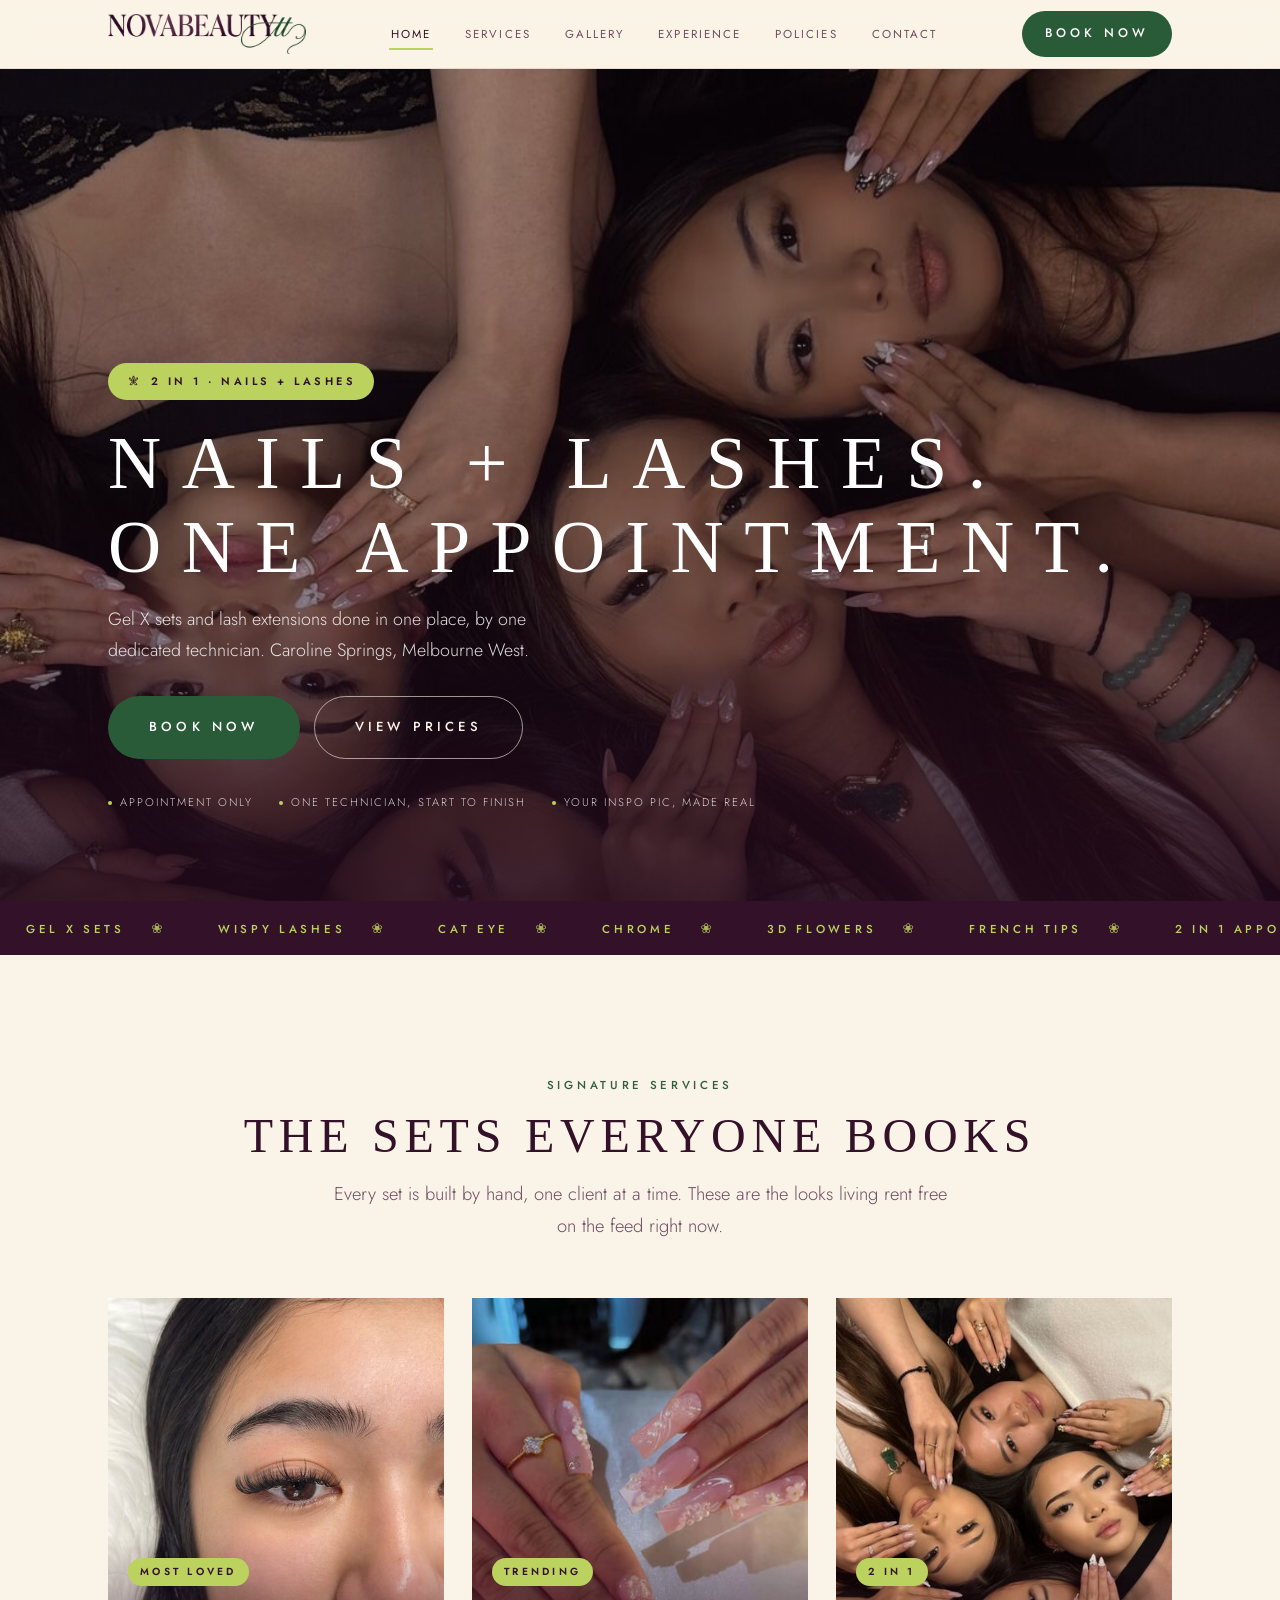
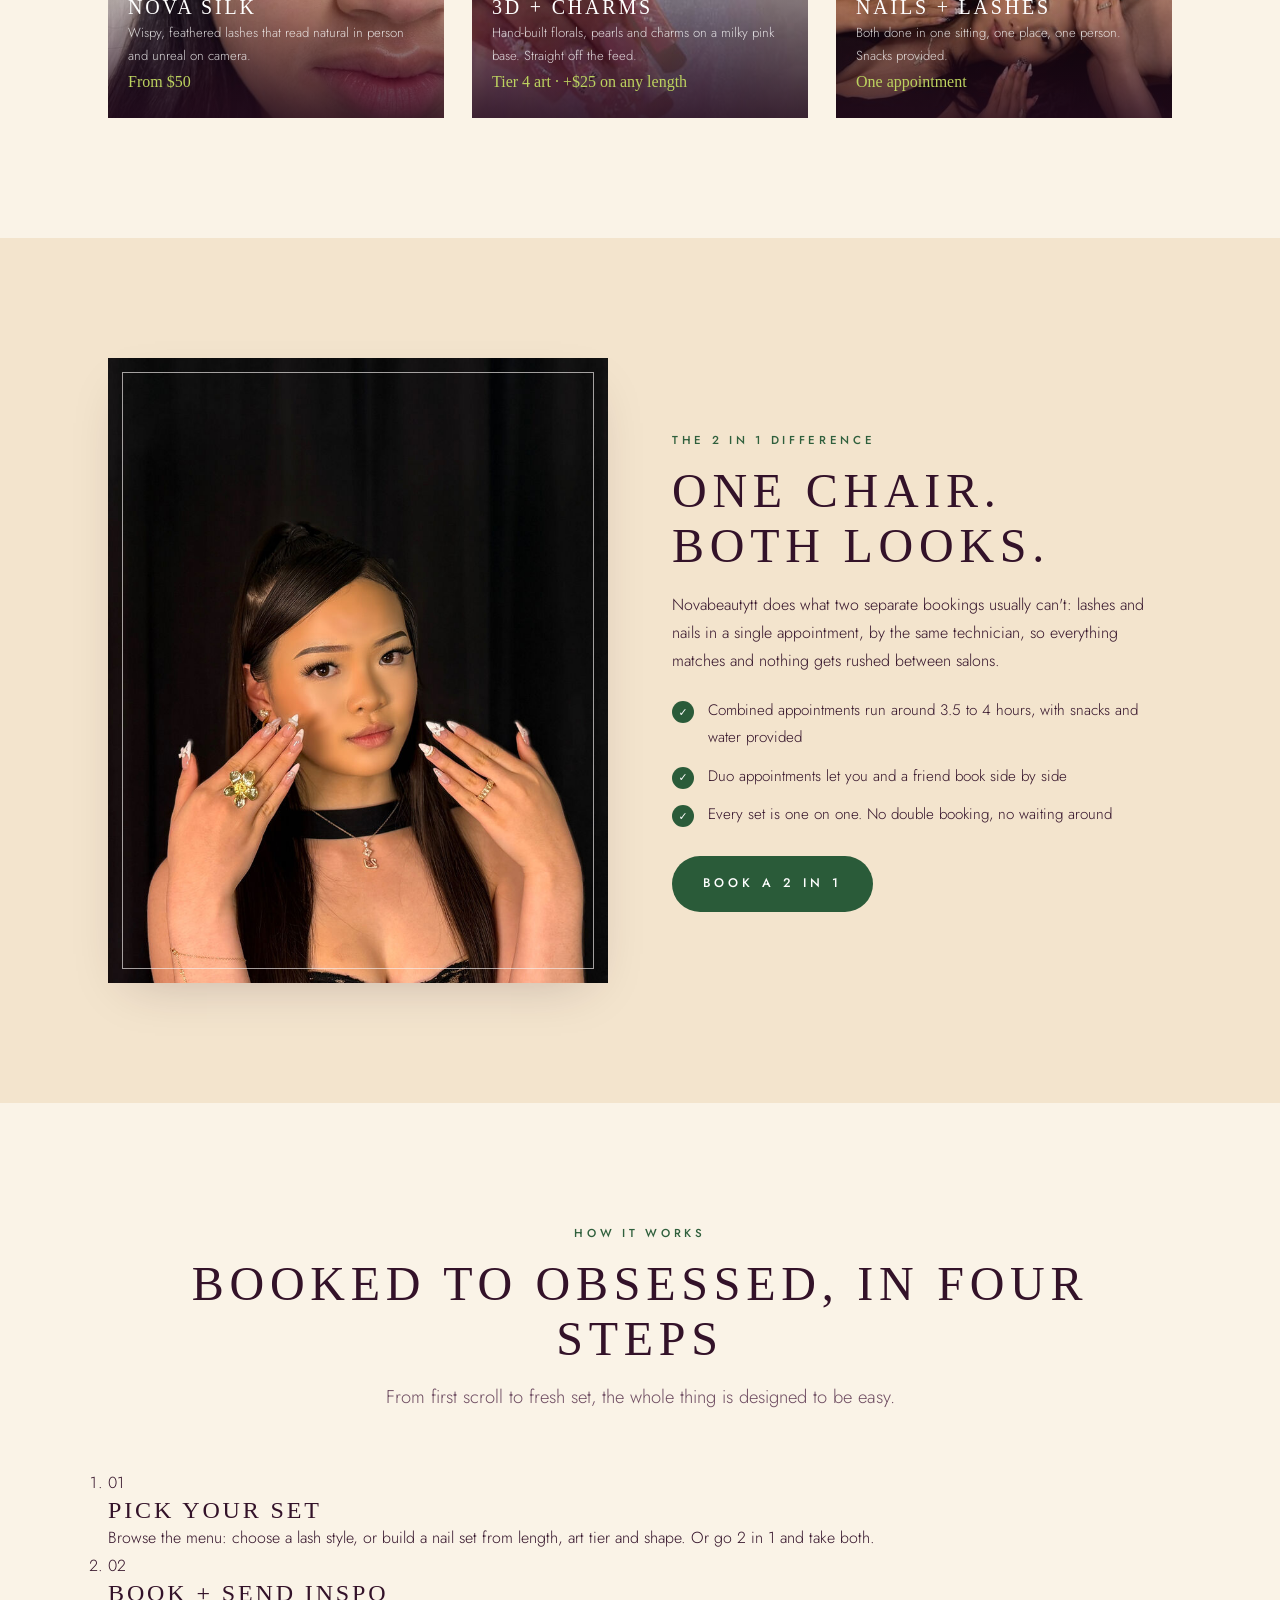
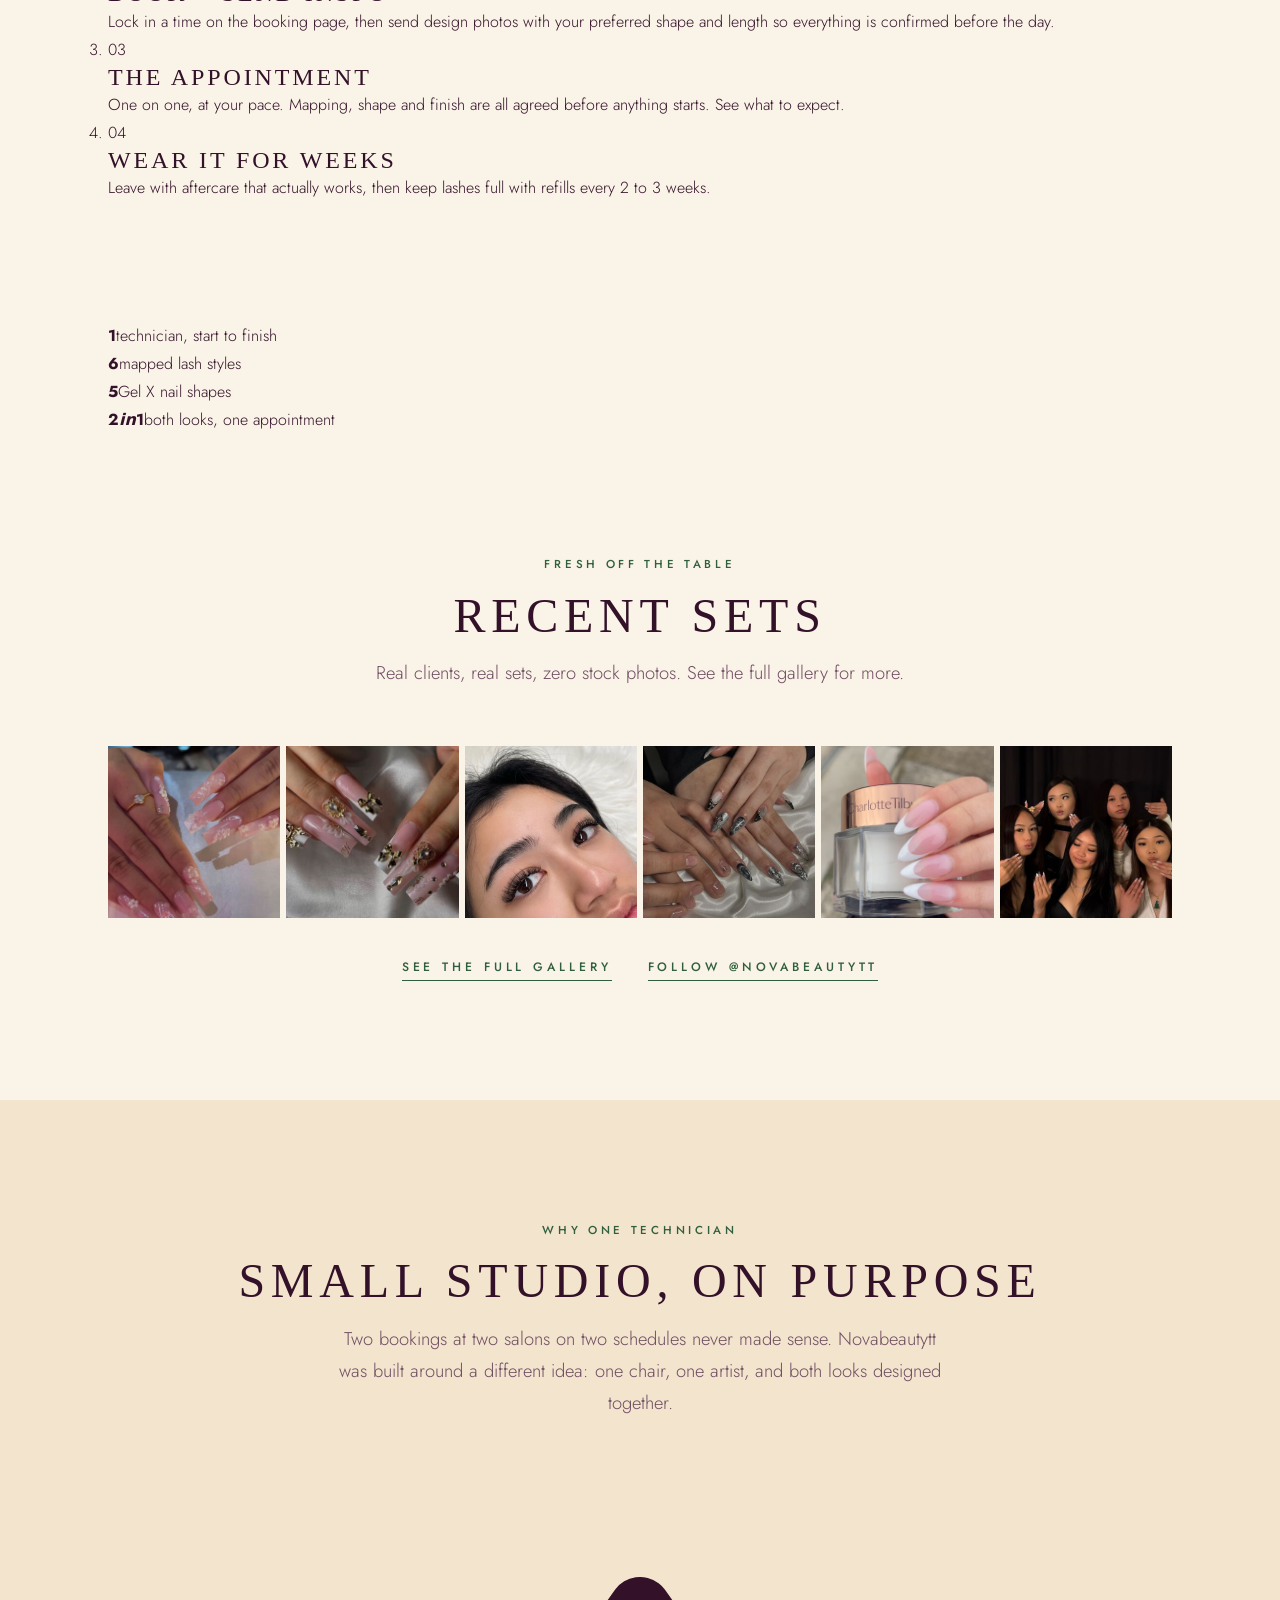
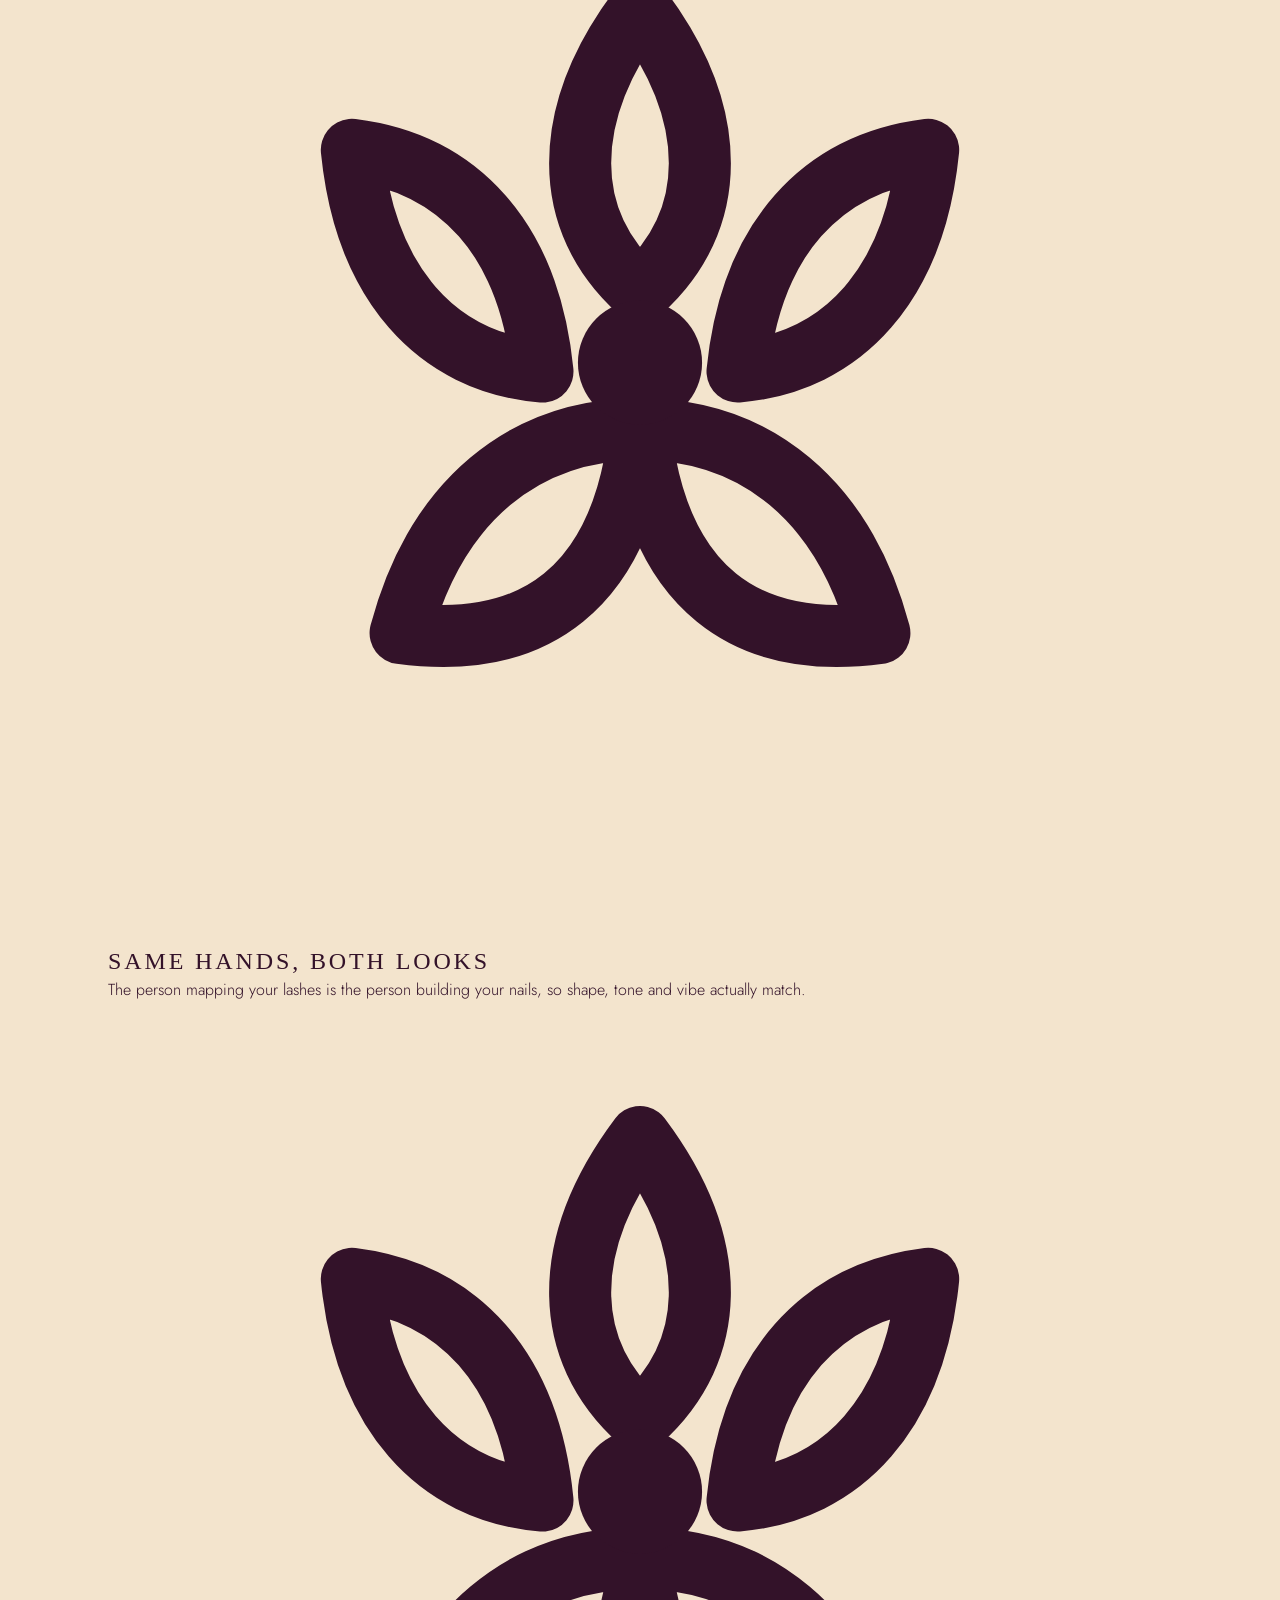
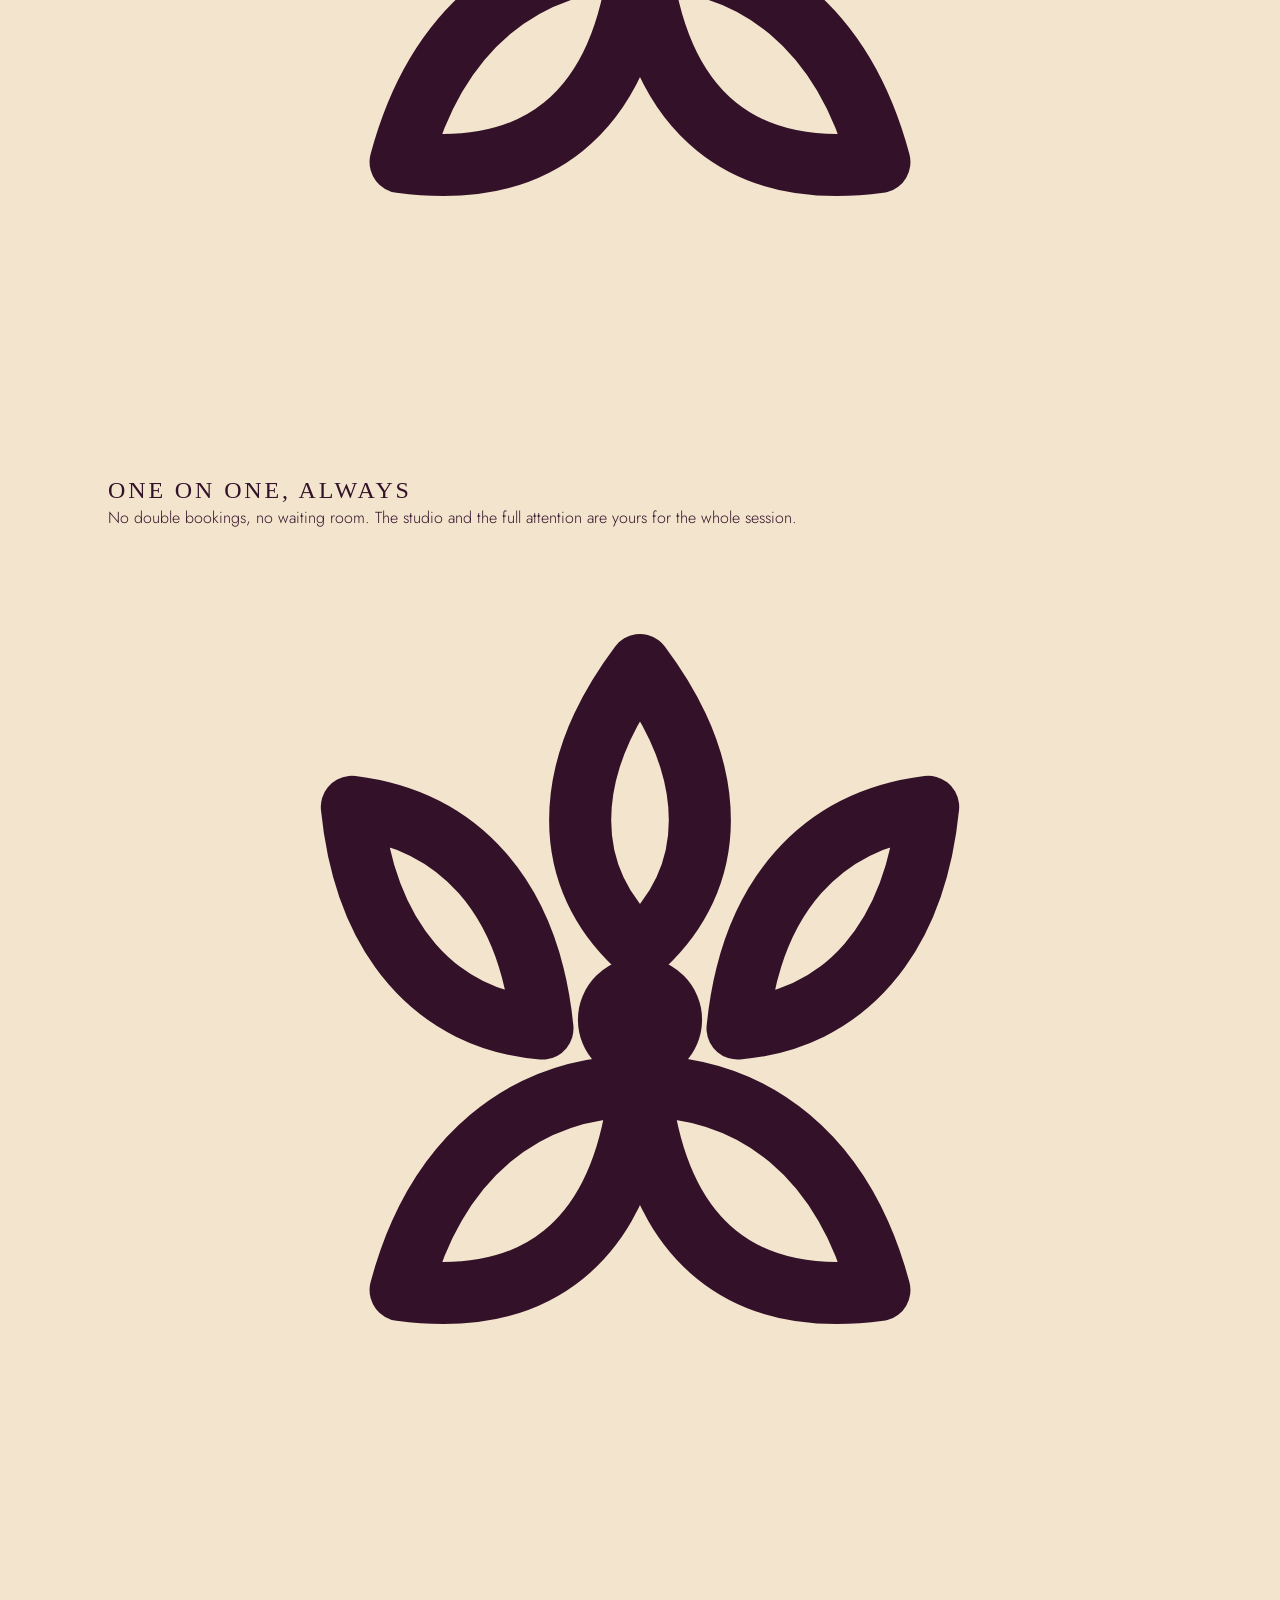
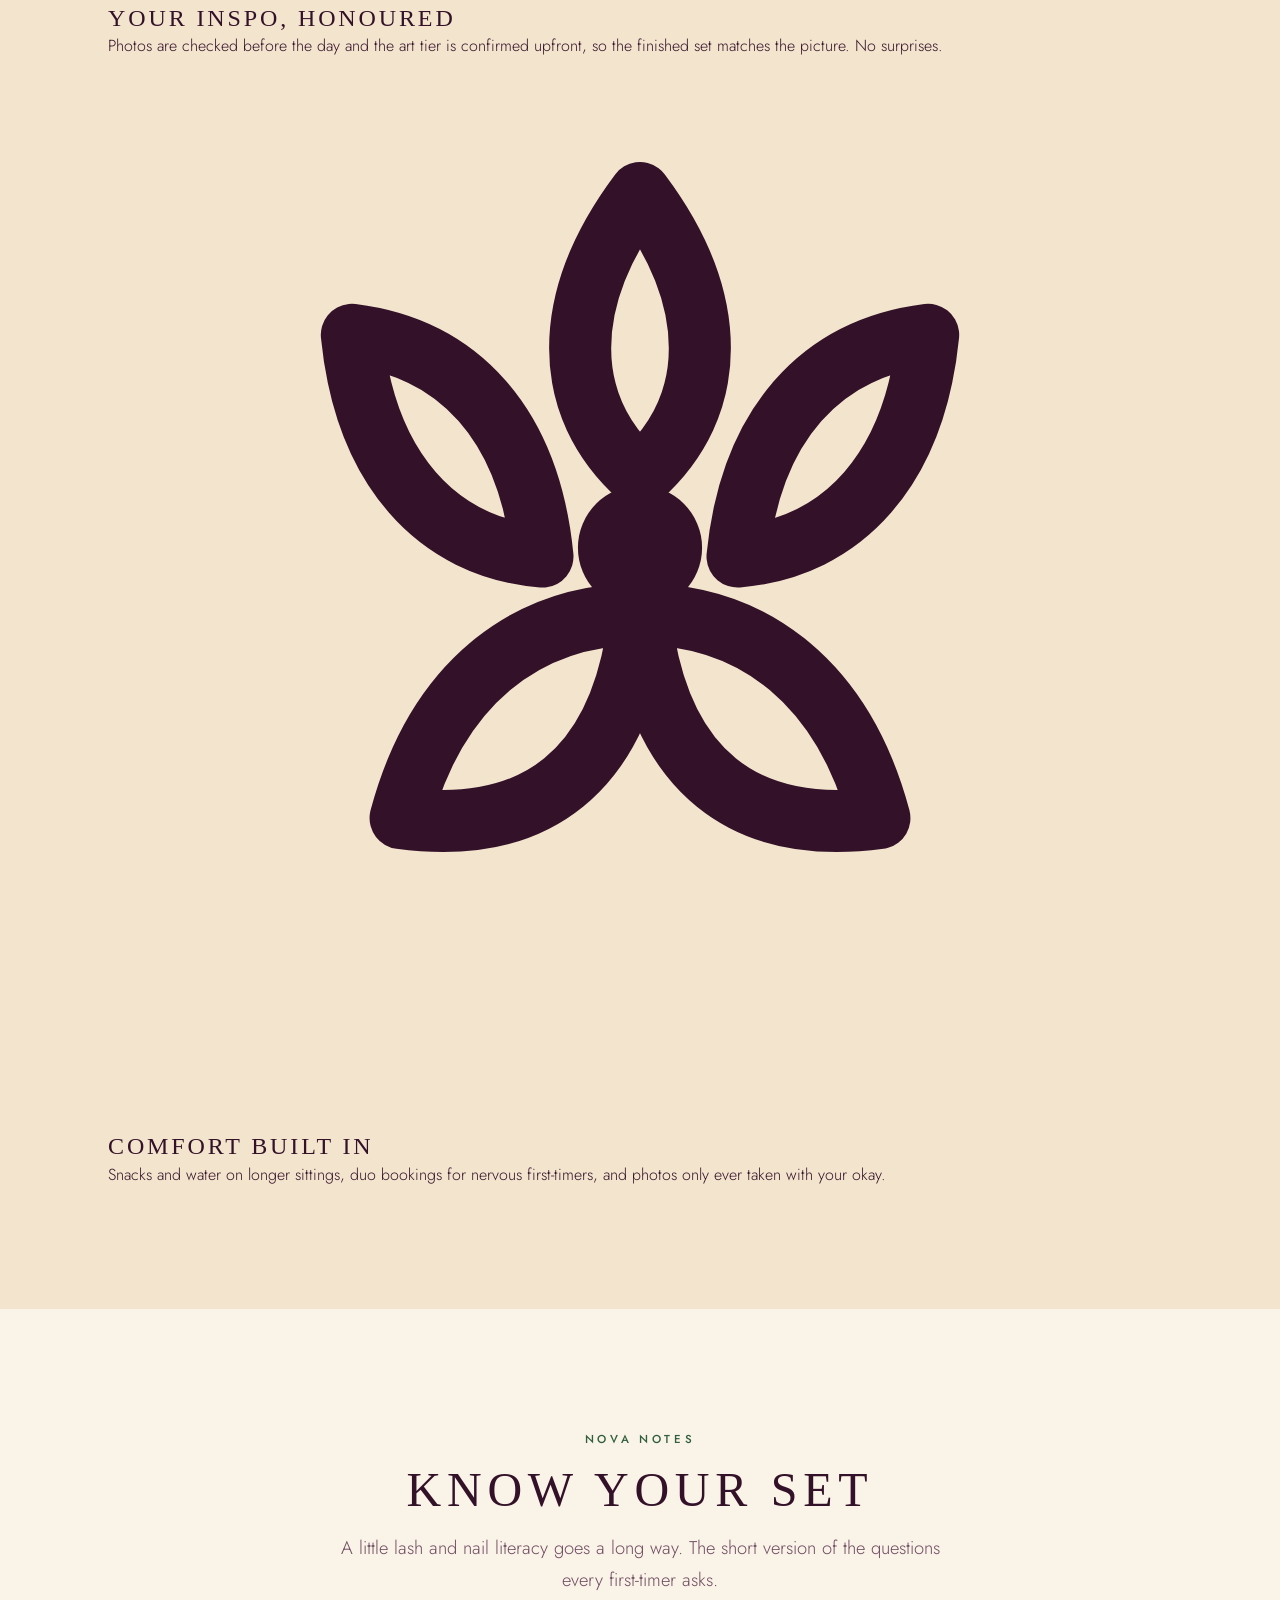
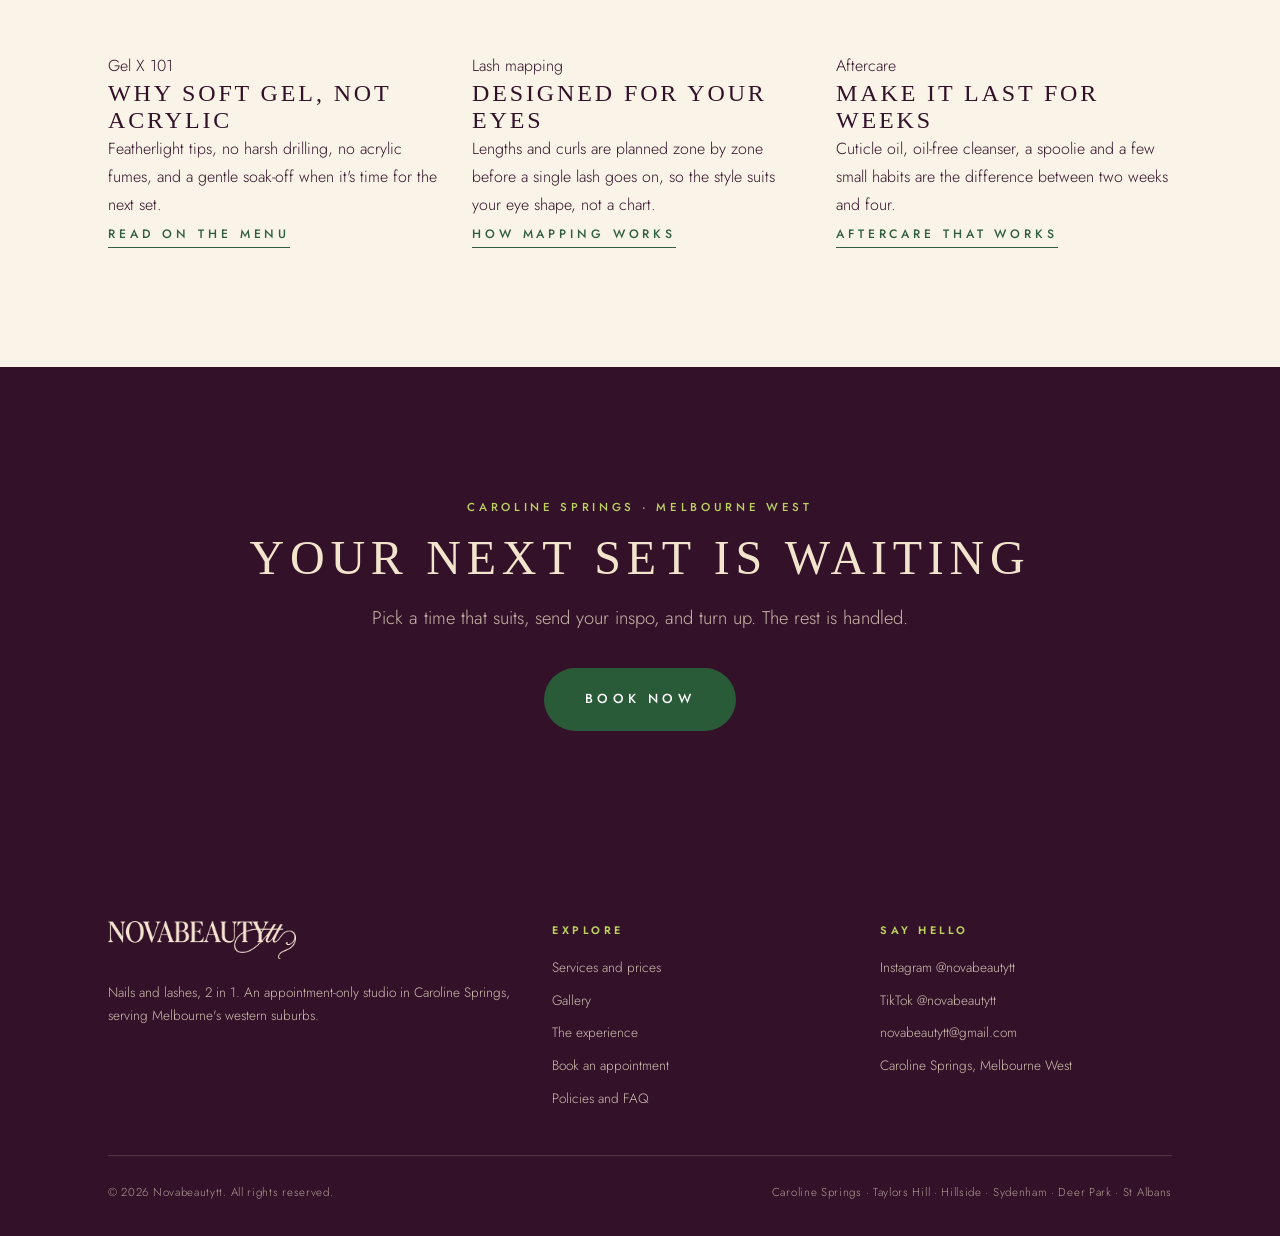
==== commit e7a6f9d1: "Add files via upload" ====
--- a/index.html
+++ b/index.html
@@ -32,7 +32,7 @@
     "email": "mailto:novabeautytt@gmail.com",
     "image": "https://novabeautytt.com.au/assets/img/og-image.jpg",
     "logo": "https://novabeautytt.com.au/assets/img/logo.png",
-    "priceRange": "$25-$120",
+    "priceRange": "$10-$95",
     "address": {"@type": "PostalAddress", "addressLocality": "Caroline Springs", "addressRegion": "VIC", "addressCountry": "AU"},
     "areaServed": ["Caroline Springs", "Taylors Hill", "Hillside", "Sydenham", "Sunshine", "Deer Park", "St Albans", "Melbourne West"],
     "sameAs": ["https://www.instagram.com/novabeautytt", "https://www.tiktok.com/@novabeautytt"],
@@ -139,7 +139,7 @@
           <span class="sig-card__tag">Trending</span>
           <h3>3D + charms</h3>
           <p>Hand-built florals, pearls and charms on a milky pink base. Straight off the feed.</p>
-          <span class="from">From $40</span>
+          <span class="from">Tier 4 art &middot; +$25 on any length</span>
         </div>
       </a>
       <a class="sig-card reveal" href="/services#two-in-one">
@@ -180,6 +180,48 @@
 <section class="section">
   <div class="wrap">
     <div class="section-head center reveal">
+      <span class="eyebrow">How it works</span>
+      <h2>Booked to obsessed, in four steps</h2>
+      <p class="lede">From first scroll to fresh set, the whole thing is designed to be easy.</p>
+    </div>
+    <ol class="flow">
+      <li class="flow__step reveal">
+        <span class="flow__num">01</span>
+        <h3>Pick your set</h3>
+        <p>Browse the <a class="in-link" href="/services">menu</a>: choose a lash style, or build a nail set from length, art tier and shape. Or go 2 in 1 and take both.</p>
+      </li>
+      <li class="flow__step reveal">
+        <span class="flow__num">02</span>
+        <h3>Book + send inspo</h3>
+        <p>Lock in a time on the <a class="in-link" href="/booking">booking page</a>, then send design photos with your preferred shape and length so everything is confirmed before the day.</p>
+      </li>
+      <li class="flow__step reveal">
+        <span class="flow__num">03</span>
+        <h3>The appointment</h3>
+        <p>One on one, at your pace. Mapping, shape and finish are all agreed before anything starts. <a class="in-link" href="/experience">See what to expect</a>.</p>
+      </li>
+      <li class="flow__step reveal">
+        <span class="flow__num">04</span>
+        <h3>Wear it for weeks</h3>
+        <p>Leave with <a class="in-link" href="/experience#aftercare">aftercare that actually works</a>, then keep lashes full with refills every 2 to 3 weeks.</p>
+      </li>
+    </ol>
+  </div>
+</section>
+
+<section class="stat-band" aria-label="The studio at a glance">
+  <img class="stat-band__flora" src="/assets/img/flora/gold-sprig.webp" alt="" aria-hidden="true" loading="lazy">
+  <div class="wrap stat-band__grid">
+    <div class="stat reveal"><b>1</b><span>technician, start to finish</span></div>
+    <div class="stat reveal"><b>6</b><span>mapped lash styles</span></div>
+    <div class="stat reveal"><b>5</b><span>Gel X nail shapes</span></div>
+    <div class="stat reveal"><b>2<i>in</i>1</b><span>both looks, one appointment</span></div>
+  </div>
+</section>
+
+<section class="section">
+  <div class="wrap">
+    <div class="section-head center reveal">
       <span class="eyebrow">Fresh off the table</span>
       <h2>Recent sets</h2>
       <p class="lede">Real clients, real sets, zero stock photos. See the full gallery for more.</p>
@@ -202,7 +244,71 @@
   </div>
 </section>
 
+<section class="section section--blush">
+  <div class="wrap">
+    <div class="section-head center reveal">
+      <span class="eyebrow">Why one technician</span>
+      <h2>Small studio, on purpose</h2>
+      <p class="lede">Two bookings at two salons on two schedules never made sense. Novabeautytt was built around a different idea: one chair, one artist, and both looks designed together.</p>
+    </div>
+    <div class="why-grid">
+      <div class="why reveal">
+        <svg viewBox="0 0 24 24" fill="none" aria-hidden="true"><path d="M12 3c1.8 2.4 1.8 4.8 0 6.4C10.2 7.8 10.2 5.4 12 3Zm6.5 3.2c-.3 3-1.9 4.8-4.3 5 .3-3 1.9-4.7 4.3-5ZM5.5 6.2c2.4.3 4 2 4.3 5-2.4-.2-4-2-4.3-5ZM12 12.5c2.6 0 4.6 1.6 5.4 4.6-3 .4-5-1-5.4-4.6Zm0 0c-.4 3.6-2.4 5-5.4 4.6.8-3 2.8-4.6 5.4-4.6Z" stroke="currentColor" stroke-width="1.4" stroke-linejoin="round"/><circle cx="12" cy="11" r="1.4" fill="currentColor"/></svg>
+        <h3>Same hands, both looks</h3>
+        <p>The person mapping your lashes is the person building your nails, so shape, tone and vibe actually match.</p>
+      </div>
+      <div class="why reveal">
+        <svg viewBox="0 0 24 24" fill="none" aria-hidden="true"><path d="M12 3c1.8 2.4 1.8 4.8 0 6.4C10.2 7.8 10.2 5.4 12 3Zm6.5 3.2c-.3 3-1.9 4.8-4.3 5 .3-3 1.9-4.7 4.3-5ZM5.5 6.2c2.4.3 4 2 4.3 5-2.4-.2-4-2-4.3-5ZM12 12.5c2.6 0 4.6 1.6 5.4 4.6-3 .4-5-1-5.4-4.6Zm0 0c-.4 3.6-2.4 5-5.4 4.6.8-3 2.8-4.6 5.4-4.6Z" stroke="currentColor" stroke-width="1.4" stroke-linejoin="round"/><circle cx="12" cy="11" r="1.4" fill="currentColor"/></svg>
+        <h3>One on one, always</h3>
+        <p>No double bookings, no waiting room. The studio and the full attention are yours for the whole session.</p>
+      </div>
+      <div class="why reveal">
+        <svg viewBox="0 0 24 24" fill="none" aria-hidden="true"><path d="M12 3c1.8 2.4 1.8 4.8 0 6.4C10.2 7.8 10.2 5.4 12 3Zm6.5 3.2c-.3 3-1.9 4.8-4.3 5 .3-3 1.9-4.7 4.3-5ZM5.5 6.2c2.4.3 4 2 4.3 5-2.4-.2-4-2-4.3-5ZM12 12.5c2.6 0 4.6 1.6 5.4 4.6-3 .4-5-1-5.4-4.6Zm0 0c-.4 3.6-2.4 5-5.4 4.6.8-3 2.8-4.6 5.4-4.6Z" stroke="currentColor" stroke-width="1.4" stroke-linejoin="round"/><circle cx="12" cy="11" r="1.4" fill="currentColor"/></svg>
+        <h3>Your inspo, honoured</h3>
+        <p>Photos are checked before the day and the art tier is confirmed upfront, so the finished set matches the picture. No surprises.</p>
+      </div>
+      <div class="why reveal">
+        <svg viewBox="0 0 24 24" fill="none" aria-hidden="true"><path d="M12 3c1.8 2.4 1.8 4.8 0 6.4C10.2 7.8 10.2 5.4 12 3Zm6.5 3.2c-.3 3-1.9 4.8-4.3 5 .3-3 1.9-4.7 4.3-5ZM5.5 6.2c2.4.3 4 2 4.3 5-2.4-.2-4-2-4.3-5ZM12 12.5c2.6 0 4.6 1.6 5.4 4.6-3 .4-5-1-5.4-4.6Zm0 0c-.4 3.6-2.4 5-5.4 4.6.8-3 2.8-4.6 5.4-4.6Z" stroke="currentColor" stroke-width="1.4" stroke-linejoin="round"/><circle cx="12" cy="11" r="1.4" fill="currentColor"/></svg>
+        <h3>Comfort built in</h3>
+        <p>Snacks and water on longer sittings, duo bookings for nervous first-timers, and photos only ever taken with your okay.</p>
+      </div>
+    </div>
+  </div>
+</section>
+
+<section class="section">
+  <div class="wrap">
+    <div class="section-head center reveal">
+      <span class="eyebrow">Nova notes</span>
+      <h2>Know your set</h2>
+      <p class="lede">A little lash and nail literacy goes a long way. The short version of the questions every first-timer asks.</p>
+    </div>
+    <div class="grid-3">
+      <a class="note-card reveal" href="/services#good-to-know">
+        <span class="note-card__k">Gel X 101</span>
+        <h3>Why soft gel, not acrylic</h3>
+        <p>Featherlight tips, no harsh drilling, no acrylic fumes, and a gentle soak-off when it's time for the next set.</p>
+        <span class="text-link">Read on the menu</span>
+      </a>
+      <a class="note-card reveal" href="/services#good-to-know">
+        <span class="note-card__k">Lash mapping</span>
+        <h3>Designed for your eyes</h3>
+        <p>Lengths and curls are planned zone by zone before a single lash goes on, so the style suits your eye shape, not a chart.</p>
+        <span class="text-link">How mapping works</span>
+      </a>
+      <a class="note-card reveal" href="/experience#aftercare">
+        <span class="note-card__k">Aftercare</span>
+        <h3>Make it last for weeks</h3>
+        <p>Cuticle oil, oil-free cleanser, a spoolie and a few small habits are the difference between two weeks and four.</p>
+        <span class="text-link">Aftercare that works</span>
+      </a>
+    </div>
+  </div>
+</section>
+
 <section class="cta-band">
+  <img class="cta-band__flora cta-band__flora--r" src="/assets/img/flora/gold-bouquet.webp" alt="" aria-hidden="true" loading="lazy">
+  <img class="cta-band__flora cta-band__flora--l" src="/assets/img/flora/gold-lily.webp" alt="" aria-hidden="true" loading="lazy">
   <div class="wrap">
     <span class="eyebrow" style="color:var(--lime)">Caroline Springs &middot; Melbourne West</span>
     <h2>Your next set is waiting</h2>
--- a/assets/css/style.css
+++ b/assets/css/style.css
@@ -1,36 +1,37 @@
 /* ============================================================
    NOVABEAUTYTT  |  novabeautytt.com.au
-   Design system translated from the studio's live Instagram
-   price-list artwork: blush greige panels, hairline rules,
-   wide-tracked serif, giant faint T9 watermark, orchid green
-   accent. Mobile-first throughout.
+   Design system built from the Novabeautytt brand assets:
+   deep plum wordmark ink, warm cream paper, forest green and
+   chartreuse botanical accents from the logo and business card.
+   Mobile-first throughout.
    ============================================================ */
 
 :root{
-  /* Sampled from the studio's own price-list artwork */
-  --bone:   #F4F0EF;   /* light page base, tint of the blush */
-  --blush:  #DDD5D6;   /* exact panel blush-greige from artwork */
-  --mauve:  #CFC5C7;   /* deeper panel tone */
-  --rose:   #D08E94;   /* exact dusty orchid rose from artwork */
-  --rose-soft:#E5C2C5;
-  --ink:    #3A3335;   /* warm charcoal, serif ink */
-  --ink-soft:#5F5659;
-
-  /* Orchid green accent. Reference image pending: swap this one
-     value to match the exact tone when supplied. */
-  --green:      #1F7A44;
-  --green-deep: #145C32;
-  --green-text: #186A3B;   /* AA-compliant for small text on blush */
-  --rose-text:  #96545B;   /* AA-compliant rose for small text */
-  --green-tint: #E3EFE7;
-
-  --font-display:'Cormorant Garamond', Georgia, serif;
+  /* Palette sampled directly from the Novabeautytt logo and
+     business card artwork */
+  --bone:   #FAF3E7;   /* page base, warm cream */
+  --blush:  #F3E4CD;   /* panel cream, matches logo paper */
+  --mauve:  #EBD9BC;   /* deeper panel tone */
+  --rose:   #BCD25F;   /* lime botanical accent from the card */
+  --rose-soft:#E9D9E2; /* pale plum tint */
+  --ink:    #331229;   /* deep plum from the wordmark */
+  --ink-soft:#6E4C61;  /* softened plum for secondary text */
+
+  --green:      #2A5B39;  /* forest green from the logo's tt */
+  --green-deep: #1E4429;
+  --green-text: #2F5F3C;
+  --rose-text:  #7C5A2E;  /* warm bronze for small decorative text */
+  --lime:       #BCD25F;  /* chartreuse pop from the card back */
+  --lime-soft:  #E4ECBE;
+  --green-tint: #ECF0DA;
+
+  --font-display:'Playfair Display', Georgia, serif;
   --font-body:'Jost', 'Century Gothic', system-ui, sans-serif;
 
   --track-wide:.32em;
   --track-mid:.18em;
   --radius:2px;
-  --shadow-soft:0 18px 50px -22px rgba(58,51,53,.28);
+  --shadow-soft:0 18px 50px -22px rgba(51,18,41,.25);
   --maxw:1160px;
   --pad:clamp(20px, 5vw, 48px);
 }
@@ -57,16 +58,16 @@
 ul{list-style:none}
 button{font:inherit;cursor:pointer;border:none;background:none;color:inherit}
 
-::selection{background:var(--green);color:#fff}
+::selection{background:var(--ink);color:var(--lime)}
 
 :focus-visible{outline:2px solid var(--green);outline-offset:3px}
 
 /* ---------- type ---------- */
 h1,h2,h3,.display{
   font-family:var(--font-display);
-  font-weight:400;
-  line-height:1.12;
-  letter-spacing:var(--track-mid);
+  font-weight:500;
+  line-height:1.14;
+  letter-spacing:.12em;
   text-transform:uppercase;
   color:var(--ink);
 }
@@ -90,29 +91,13 @@
 .wrap{max-width:var(--maxw);margin:0 auto;padding-left:var(--pad);padding-right:var(--pad)}
 .section{padding:clamp(64px,10vw,120px) 0;position:relative}
 .section--blush{background:var(--blush)}
-.section--ink{background:var(--ink);color:var(--bone)}
-.section--ink h2,.section--ink h3{color:var(--bone)}
+.section--ink{background:var(--ink);color:var(--blush)}
+.section--ink h2,.section--ink h3{color:var(--blush)}
 .center{text-align:center}
 .section-head{margin-bottom:clamp(32px,6vw,56px)}
 .section-head .lede{margin-top:14px}
 .center .lede{margin-left:auto;margin-right:auto}
 
-/* Giant faint T9 watermark, carried from the price-list artwork */
-.watermark{
-  position:absolute;
-  font-family:var(--font-display);
-  font-weight:400;
-  line-height:.78;
-  color:rgba(255,255,255,.5);
-  pointer-events:none;
-  user-select:none;
-  z-index:0;
-  font-size:clamp(200px, 42vw, 520px);
-}
-.section--bone .watermark, body .watermark--onbone{color:rgba(221,213,214,.55)}
-.section--ink .watermark{color:rgba(244,240,239,.05)}
-.watermark--tl{top:-.08em;left:-.12em}
-.watermark--br{bottom:-.1em;right:-.06em}
 .z{position:relative;z-index:1}
 
 /* ---------- buttons ---------- */
@@ -128,11 +113,11 @@
   min-height:48px;
 }
 .btn--green{background:var(--green);color:#fff}
-.btn--green:hover{background:var(--green-deep);transform:translateY(-2px)}
+.btn--green:hover{background:var(--ink);transform:translateY(-2px)}
 .btn--ghost{border-color:var(--ink);color:var(--ink)}
 .btn--ghost:hover{border-color:var(--green);color:var(--green)}
-.btn--ghost-light{border-color:rgba(244,240,239,.55);color:var(--bone)}
-.btn--ghost-light:hover{border-color:var(--green);background:var(--green);color:#fff}
+.btn--ghost-light{border-color:rgba(250,243,231,.6);color:#FAF3E7}
+.btn--ghost-light:hover{border-color:var(--lime);background:var(--lime);color:var(--ink)}
 .btn--lg{padding:19px 40px;font-size:.82rem}
 
 .text-link{
@@ -146,29 +131,26 @@
 /* ---------- header ---------- */
 .header{
   position:sticky;top:0;z-index:100;
-  background:rgba(244,240,239,.9);
+  background:rgba(250,243,231,.92);
   backdrop-filter:blur(14px);
   -webkit-backdrop-filter:blur(14px);
-  border-bottom:1px solid rgba(58,51,53,.09);
+  border-bottom:1px solid rgba(51,18,41,.1);
 }
 .header__inner{
   display:flex;align-items:center;justify-content:space-between;
   gap:16px;height:68px;
 }
-.wordmark{
-  font-family:var(--font-display);
-  font-size:1.12rem;letter-spacing:.3em;text-transform:uppercase;
-  color:var(--ink);white-space:nowrap;
-}
-.wordmark span{color:var(--green)}
+.wordmark{display:flex;align-items:center}
+.wordmark img{height:34px;width:auto;display:block}
+@media (min-width:900px){.wordmark img{height:40px}}
 .nav{display:none}
 .nav a{
   font-size:.72rem;font-weight:400;letter-spacing:var(--track-mid);text-transform:uppercase;
   padding:8px 2px;position:relative;color:var(--ink-soft);transition:color .2s;
 }
 .nav a::after{
-  content:"";position:absolute;left:0;bottom:2px;width:0;height:1px;
-  background:var(--green);transition:width .25s ease;
+  content:"";position:absolute;left:0;bottom:2px;width:0;height:2px;
+  background:var(--lime);transition:width .25s ease;
 }
 .nav a:hover,.nav a[aria-current="page"]{color:var(--ink)}
 .nav a:hover::after,.nav a[aria-current="page"]::after{width:100%}
@@ -205,7 +187,7 @@
   font-size:clamp(1.7rem,7.5vw,2.4rem);
   letter-spacing:.14em;text-transform:uppercase;
   display:flex;align-items:baseline;gap:14px;
-  padding:10px 0;border-bottom:1px solid rgba(58,51,53,.08);
+  padding:10px 0;border-bottom:1px solid rgba(51,18,41,.1);
   transition:color .2s,padding-left .2s;
 }
 .mobile-menu a.mm-link:hover{color:var(--green);padding-left:8px}
@@ -233,7 +215,7 @@
 .hero__media img{width:100%;height:100%;object-fit:cover;object-position:center 30%}
 .hero::after{
   content:"";position:absolute;inset:0;z-index:-1;
-  background:linear-gradient(to top, rgba(30,25,27,.82) 0%, rgba(30,25,27,.28) 45%, rgba(30,25,27,.18) 100%);
+  background:linear-gradient(to top, rgba(35,10,28,.85) 0%, rgba(35,10,28,.3) 45%, rgba(35,10,28,.18) 100%);
 }
 .hero__inner{width:100%;padding-bottom:clamp(48px,8vw,88px)}
 .hero__badge{
@@ -241,8 +223,8 @@
 }
 .hero__badge svg{width:15px;height:15px;flex:none}
 .hero__badge{
-  font-size:.68rem;font-weight:500;letter-spacing:var(--track-wide);text-transform:uppercase;
-  background:var(--green);color:#fff;
+  font-size:.68rem;font-weight:600;letter-spacing:var(--track-wide);text-transform:uppercase;
+  background:var(--lime);color:var(--ink);
   padding:9px 18px;border-radius:999px;margin-bottom:22px;
 }
 .hero h1{color:#fff;margin-bottom:14px}
@@ -256,14 +238,13 @@
   font-size:.7rem;letter-spacing:var(--track-mid);text-transform:uppercase;color:rgba(255,255,255,.8);
 }
 .hero__meta li{display:flex;align-items:center;gap:8px}
-.hero__meta li::before{content:"";width:4px;height:4px;border-radius:50%;background:var(--rose)}
+.hero__meta li::before{content:"";width:4px;height:4px;border-radius:50%;background:var(--lime)}
 
 /* ---------- ticker ---------- */
 .ticker{
-  background:var(--green);color:#fff;
+  background:var(--ink);color:var(--lime);
   overflow:hidden;white-space:nowrap;
   padding:13px 0;
-  border-top:1px solid var(--green-deep);border-bottom:1px solid var(--green-deep);
 }
 .ticker__track{display:inline-flex;animation:ticker 30s linear infinite;will-change:transform}
 .ticker span{
@@ -306,15 +287,19 @@
 }
 .price-row .name{flex:1;text-align:right;font-size:.95rem}
 .price-row .name small{display:block;font-size:.72rem;letter-spacing:.06em;color:var(--ink-soft)}
-.price-row .rule{width:1px;align-self:stretch;background:rgba(58,51,53,.28)}
+.price-row .rule{width:1px;align-self:stretch;background:rgba(51,18,41,.3)}
 .price-row .amount{
   width:86px;font-family:var(--font-display);font-size:1.15rem;letter-spacing:.04em;
 }
 .price-row .amount.acc{color:var(--green-text)}
+.price-row--desc{padding:13px 0}
+.price-row .desc{
+  display:block;font-size:.8rem;line-height:1.55;color:var(--ink-soft);
+  margin-top:5px;max-width:40ch;margin-left:auto;
+}
 .panel__flora{position:absolute;pointer-events:none;opacity:.9}
 .panel__flora--br{bottom:-14px;right:-10px;width:clamp(120px,22vw,210px)}
 .panel__flora--bl{bottom:-14px;left:-10px;width:clamp(120px,22vw,210px);transform:scaleX(-1)}
-.panel .watermark{font-size:clamp(190px,34vw,380px);color:rgba(244,240,239,.5)}
 
 .price-legend{
   display:flex;flex-wrap:wrap;justify-content:center;gap:8px 20px;
@@ -326,7 +311,7 @@
 .chips{display:flex;flex-wrap:wrap;justify-content:center;gap:10px;margin-top:8px}
 .chip{
   font-size:.7rem;font-weight:400;letter-spacing:var(--track-mid);text-transform:uppercase;
-  border:1px solid rgba(58,51,53,.3);border-radius:999px;
+  border:1px solid rgba(51,18,41,.32);border-radius:999px;
   padding:8px 18px;transition:all .2s;
 }
 .chip:hover{border-color:var(--green);color:var(--green)}
@@ -350,22 +335,22 @@
 .sig-card__body{
   position:absolute;inset:auto 0 0 0;
   padding:22px 20px;
-  background:linear-gradient(to top, rgba(30,25,27,.78), transparent);
+  background:linear-gradient(to top, rgba(35,10,28,.82), transparent);
   color:#fff;
 }
 .sig-card__tag{
-  display:inline-block;font-size:.62rem;font-weight:500;letter-spacing:var(--track-wide);
-  text-transform:uppercase;background:var(--green);padding:5px 12px;border-radius:999px;margin-bottom:10px;
+  display:inline-block;font-size:.64rem;font-weight:600;letter-spacing:var(--track-wide);
+  text-transform:uppercase;background:var(--lime);color:var(--ink);padding:5px 12px;border-radius:999px;margin-bottom:10px;
 }
 .sig-card h3{color:#fff;letter-spacing:.14em;font-size:1.25rem}
 .sig-card p{font-size:.82rem;color:rgba(255,255,255,.82);margin-top:4px}
-.sig-card .from{font-family:var(--font-display);font-size:1rem;margin-top:8px;color:var(--rose-soft)}
+.sig-card .from{font-family:var(--font-display);font-size:1rem;margin-top:8px;color:var(--lime)}
 
 /* ---------- gallery ---------- */
 .filters{display:flex;flex-wrap:wrap;gap:10px;justify-content:center;margin-bottom:clamp(26px,5vw,40px)}
 .filter-btn{
   font-size:.7rem;font-weight:500;letter-spacing:var(--track-wide);text-transform:uppercase;
-  padding:11px 24px;border-radius:999px;border:1px solid rgba(58,51,53,.28);
+  padding:11px 24px;border-radius:999px;border:1px solid rgba(51,18,41,.3);
   transition:all .22s;min-height:42px;
 }
 .filter-btn:hover{border-color:var(--green);color:var(--green)}
@@ -380,16 +365,16 @@
 @media (min-width:720px){.masonry__item{margin-bottom:16px}}
 .masonry__item img{width:100%;transition:transform .6s ease,filter .4s}
 .masonry__item::after{
-  content:"";position:absolute;inset:0;background:var(--green);
+  content:"";position:absolute;inset:0;background:var(--ink);
   opacity:0;transition:opacity .3s;mix-blend-mode:multiply;
 }
 .masonry__item:hover img{transform:scale(1.04)}
-.masonry__item:hover::after{opacity:.18}
+.masonry__item:hover::after{opacity:.22}
 .masonry__item.is-hidden{display:none}
 
 /* lightbox */
 .lightbox{
-  position:fixed;inset:0;z-index:200;background:rgba(30,25,27,.94);
+  position:fixed;inset:0;z-index:200;background:rgba(35,10,28,.95);
   display:none;align-items:center;justify-content:center;padding:20px;
 }
 .lightbox.is-open{display:flex}
@@ -419,7 +404,7 @@
 }
 .split__media--offset::before{
   content:"";position:absolute;top:-16px;left:-16px;right:16px;bottom:16px;
-  background:var(--rose-soft);z-index:-1;
+  background:var(--lime-soft);z-index:-1;
 }
 .split__body h2{margin-bottom:18px}
 .split__body p + p{margin-top:14px}
@@ -434,7 +419,7 @@
 }
 
 /* ---------- policy / faq ---------- */
-.acc-item{border-bottom:1px solid rgba(58,51,53,.14)}
+.acc-item{border-bottom:1px solid rgba(51,18,41,.16)}
 .acc-item summary{
   list-style:none;cursor:pointer;
   display:flex;justify-content:space-between;align-items:center;gap:18px;
@@ -445,7 +430,7 @@
 .acc-item summary::-webkit-details-marker{display:none}
 .acc-item summary .ind{
   flex:none;width:30px;height:30px;border-radius:50%;
-  border:1px solid rgba(58,51,53,.3);
+  border:1px solid rgba(51,18,41,.32);
   display:grid;place-items:center;
   font-family:var(--font-body);font-size:1rem;font-weight:300;
   transition:all .25s;
@@ -456,7 +441,7 @@
 .acc-body strong{font-weight:500;color:var(--ink)}
 
 .notice{
-  background:var(--green-tint);border-left:2px solid var(--green);
+  background:var(--green-tint);border-left:3px solid var(--green);
   padding:20px 24px;margin-top:30px;font-size:.92rem;
 }
 
@@ -510,29 +495,29 @@
 /* ---------- CTA band ---------- */
 .cta-band{
   position:relative;overflow:hidden;text-align:center;
-  background:var(--ink);color:var(--bone);
+  background:var(--ink);color:var(--blush);
   padding:clamp(72px,12vw,130px) 0;
 }
-.cta-band .watermark{color:rgba(244,240,239,.05)}
-.cta-band h2{color:var(--bone);margin-bottom:16px}
-.cta-band .lede{color:rgba(244,240,239,.7);margin:0 auto 34px}
+.cta-band h2{color:var(--blush);margin-bottom:16px}
+.cta-band .lede{color:rgba(243,228,205,.78);margin:0 auto 34px}
 
 /* ---------- footer ---------- */
-.footer{background:var(--ink);color:rgba(244,240,239,.72);padding:60px 0 34px;font-size:.85rem}
-.footer .wordmark{color:var(--bone);font-size:1.3rem;display:inline-block;margin-bottom:10px}
+.footer{background:var(--ink);color:rgba(243,228,205,.82);padding:60px 0 34px;font-size:.85rem}
+.footer .wordmark{display:inline-block;margin-bottom:14px}
+.footer .wordmark img{height:38px;width:auto}
 .footer__grid{display:grid;gap:36px;margin-bottom:44px}
 @media (min-width:760px){.footer__grid{grid-template-columns:1.4fr 1fr 1fr}}
 .footer h4{
-  font-size:.68rem;font-weight:500;letter-spacing:var(--track-wide);text-transform:uppercase;
-  color:var(--rose-soft);margin-bottom:16px;
+  font-size:.68rem;font-weight:600;letter-spacing:var(--track-wide);text-transform:uppercase;
+  color:var(--lime);margin-bottom:16px;
 }
 .footer ul{display:flex;flex-direction:column;gap:9px}
 .footer a{transition:color .2s}
 .footer a:hover{color:#fff}
 .footer__bar{
-  border-top:1px solid rgba(244,240,239,.12);padding-top:26px;
+  border-top:1px solid rgba(243,228,205,.16);padding-top:26px;
   display:flex;flex-wrap:wrap;gap:10px 24px;justify-content:space-between;
-  font-size:.72rem;letter-spacing:.06em;color:rgba(244,240,239,.62);
+  font-size:.72rem;letter-spacing:.06em;color:rgba(243,228,205,.66);
 }
 
 /* ---------- floating book button (mobile) ---------- */
@@ -542,7 +527,7 @@
   transform:translateY(120%);transition:transform .35s ease;
 }
 .fab-book.is-visible{transform:translateY(0)}
-.fab-book .btn{width:100%;box-shadow:0 14px 34px -8px rgba(20,92,50,.5)}
+.fab-book .btn{width:100%;box-shadow:0 14px 34px -8px rgba(30,68,41,.55)}
 @media (min-width:900px){.fab-book{display:none}}
 
 /* ---------- reveal ---------- */
@@ -550,16 +535,15 @@
 html.js .reveal.is-in{opacity:1;transform:none}
 
 /* ---------- flora svg tint ---------- */
-.flora-line{color:var(--green)}
-.flora-line .petal{color:var(--rose)}
+.flora-line{color:var(--lime)}
 
 /* ---------- misc ---------- */
 .divider-flora{
   display:flex;align-items:center;gap:18px;justify-content:center;
   margin:clamp(40px,7vw,64px) auto;max-width:520px;
 }
-.divider-flora::before,.divider-flora::after{content:"";height:1px;flex:1;background:rgba(58,51,53,.18)}
-.divider-flora svg{width:26px;height:26px;color:var(--rose)}
+.divider-flora::before,.divider-flora::after{content:"";height:1px;flex:1;background:rgba(51,18,41,.2)}
+.divider-flora svg{width:26px;height:26px;color:var(--green)}
 
 .skip-link{
   position:absolute;left:-9999px;top:0;background:var(--green);color:#fff;
@@ -568,7 +552,7 @@
 .skip-link:focus{left:0}
 
 .about-slot{
-  border:1px dashed rgba(58,51,53,.35);
+  border:1px dashed rgba(51,18,41,.35);
   padding:clamp(28px,5vw,44px);
   background:rgba(255,255,255,.4);
   color:var(--ink-soft);font-size:.92rem;
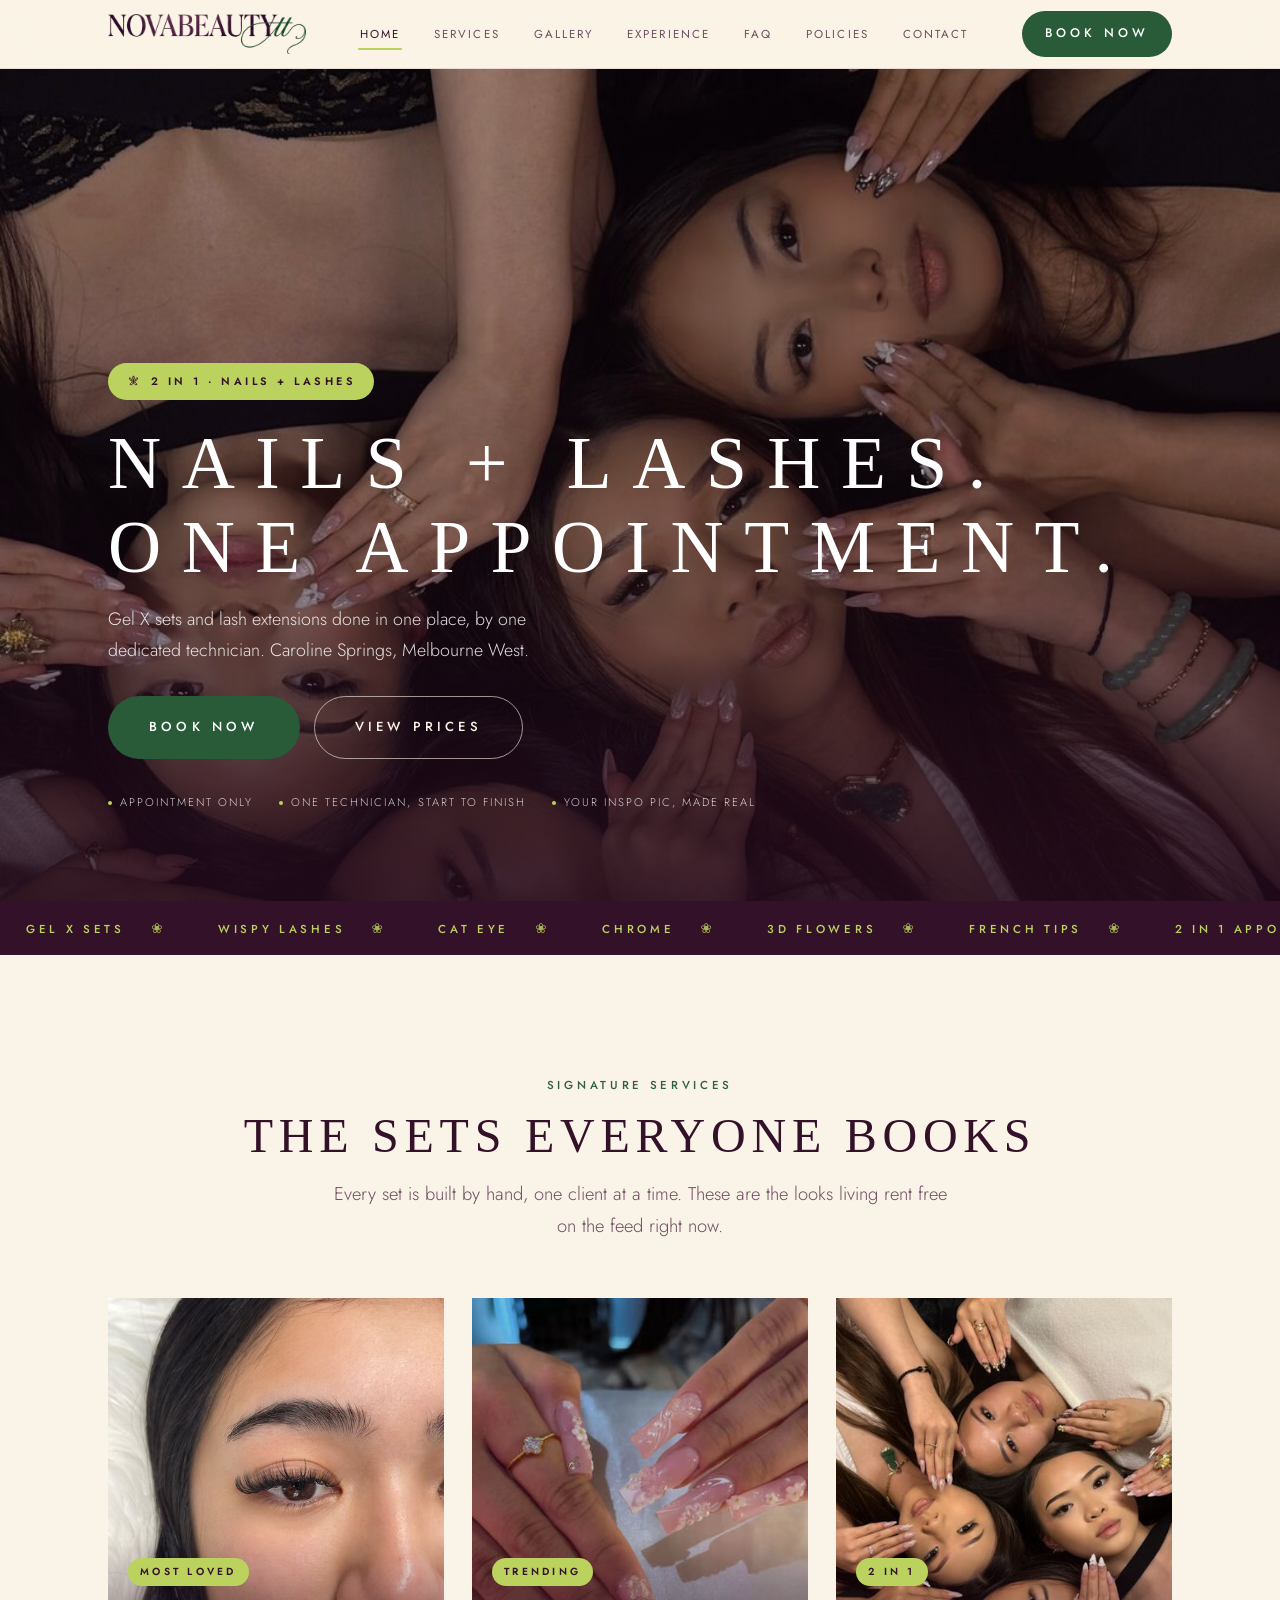
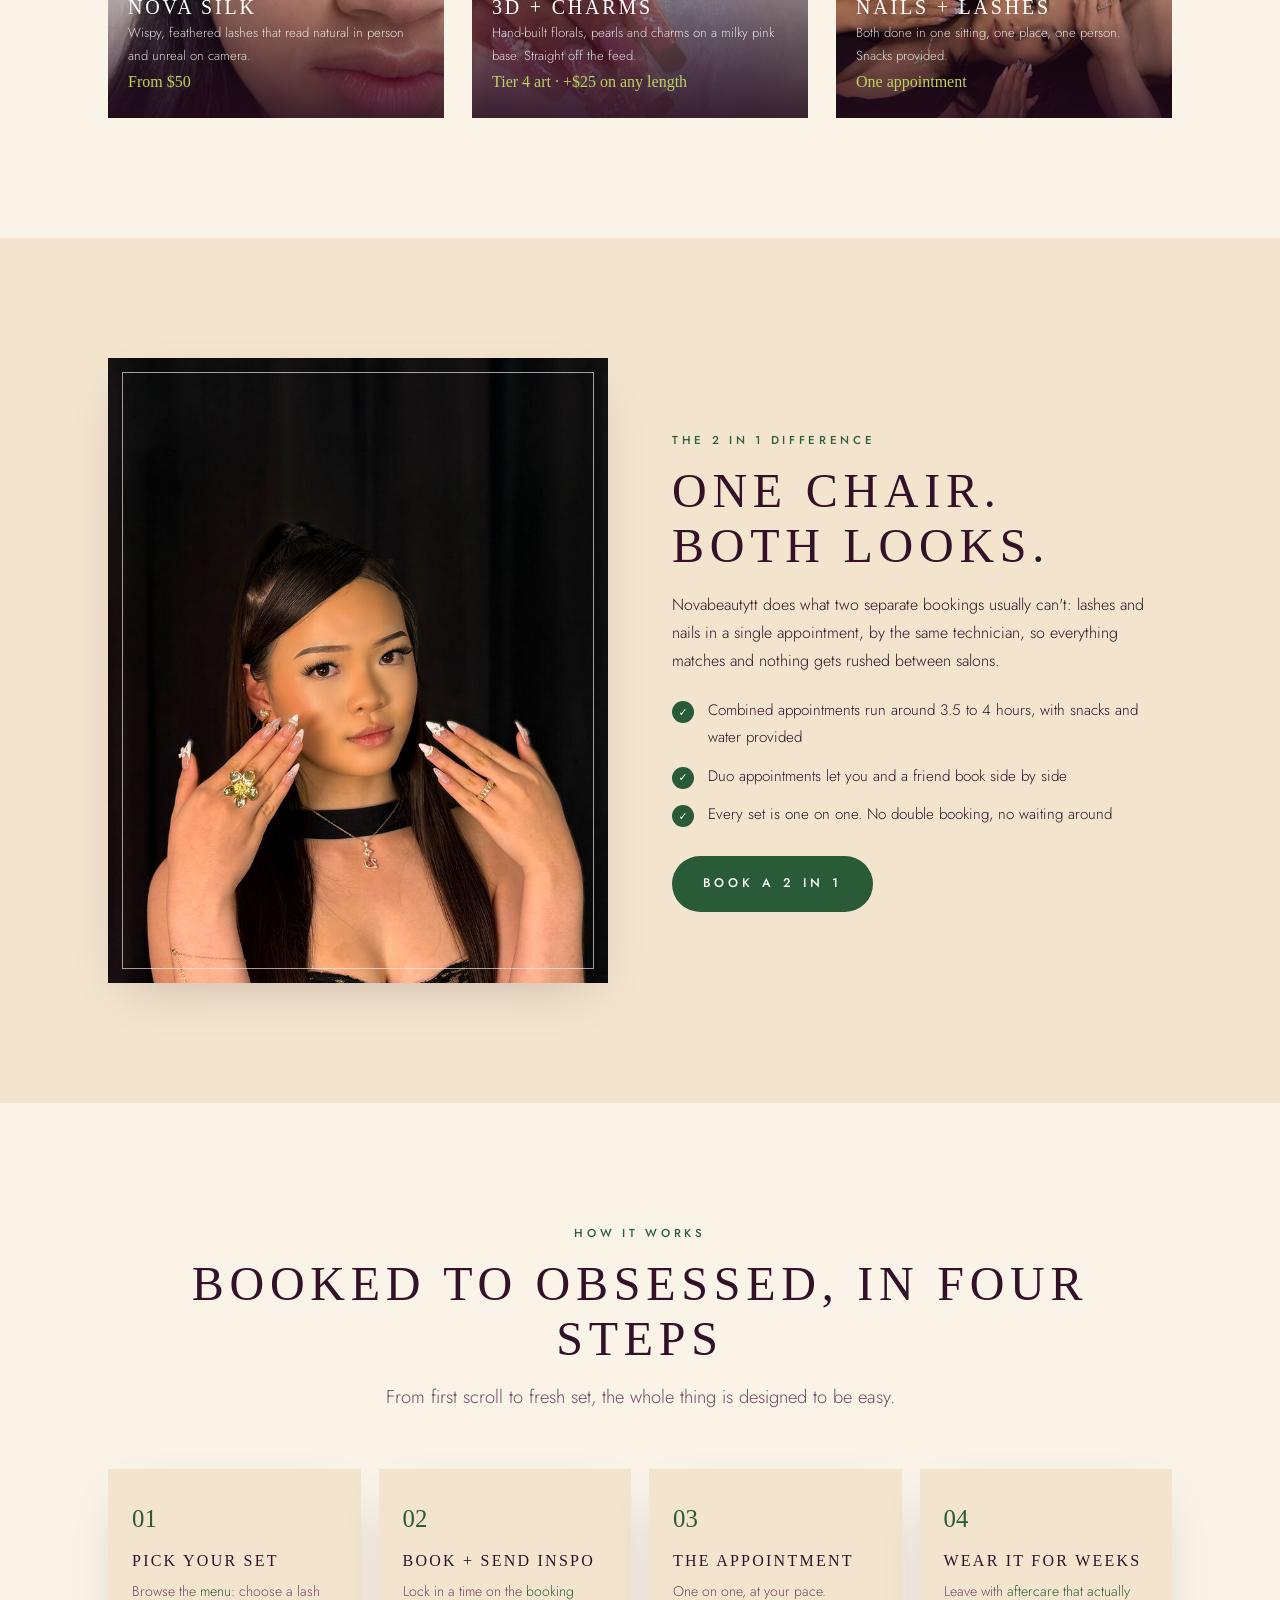
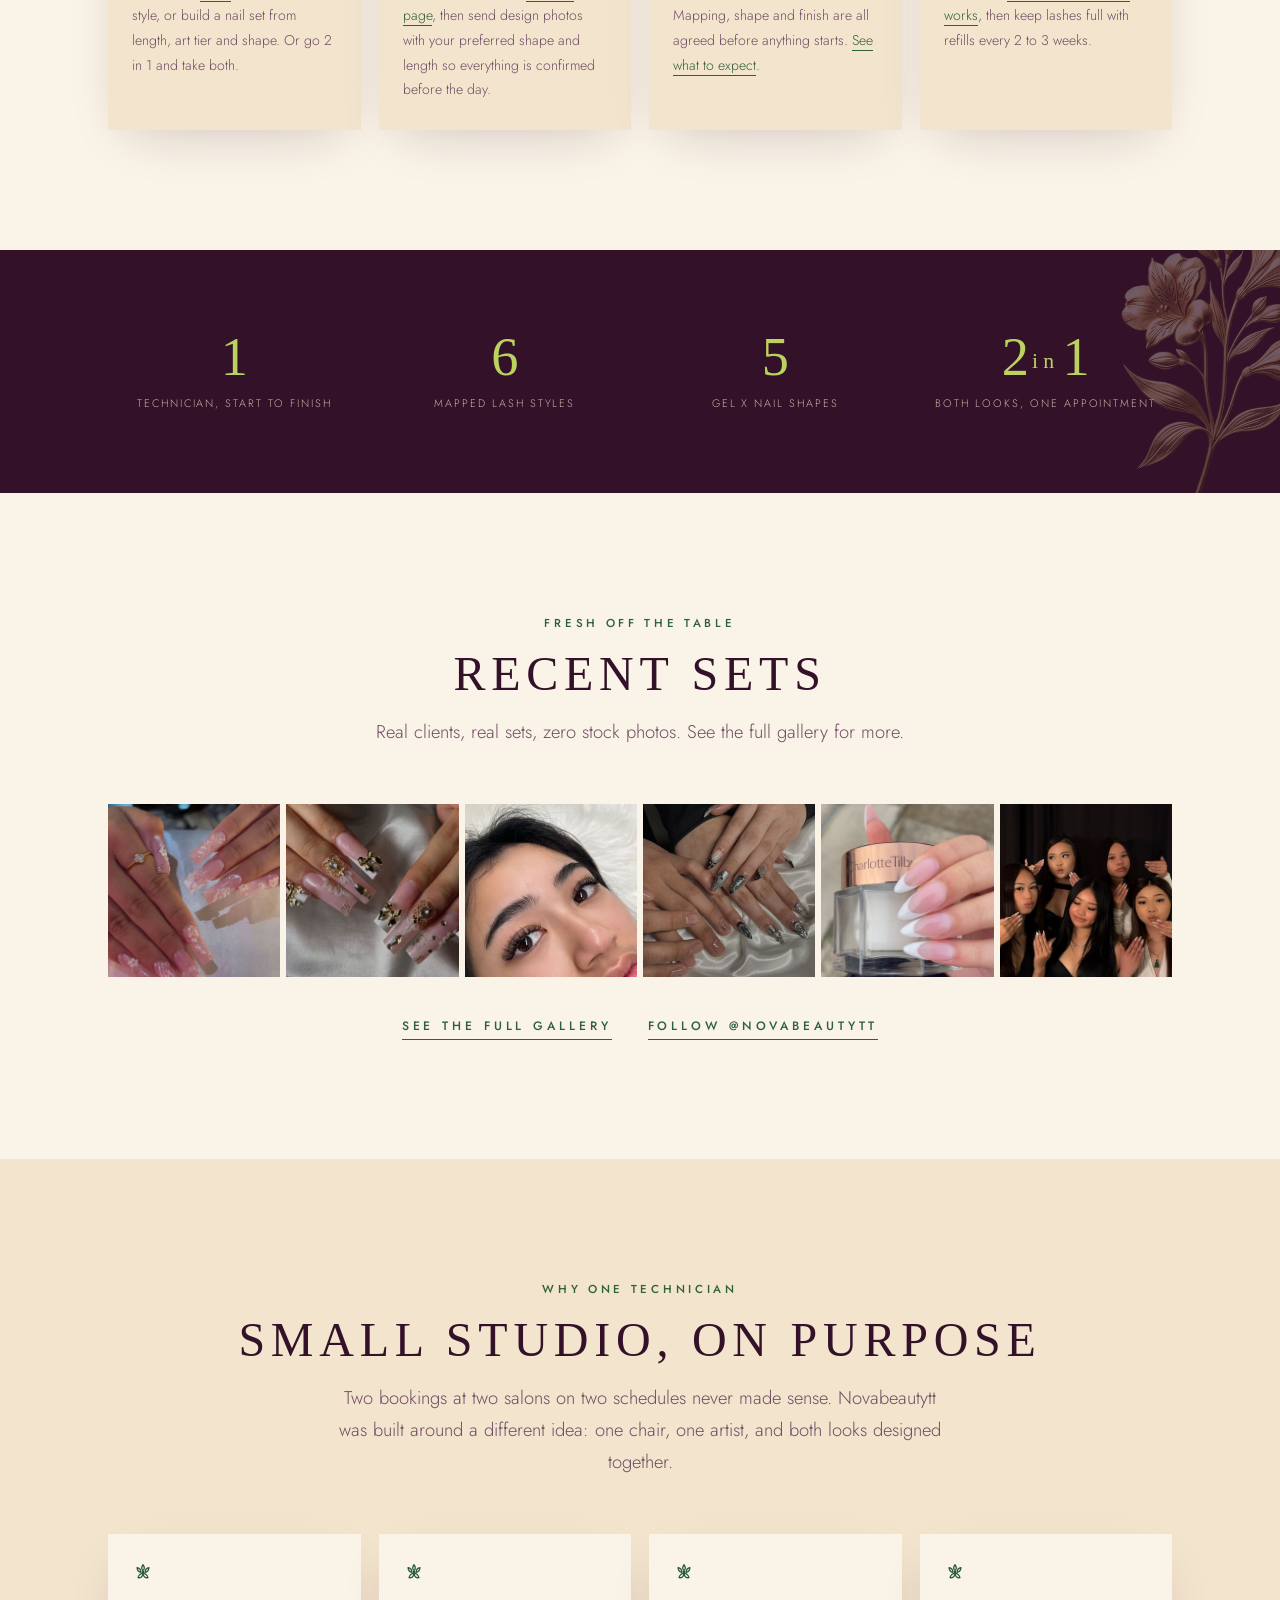
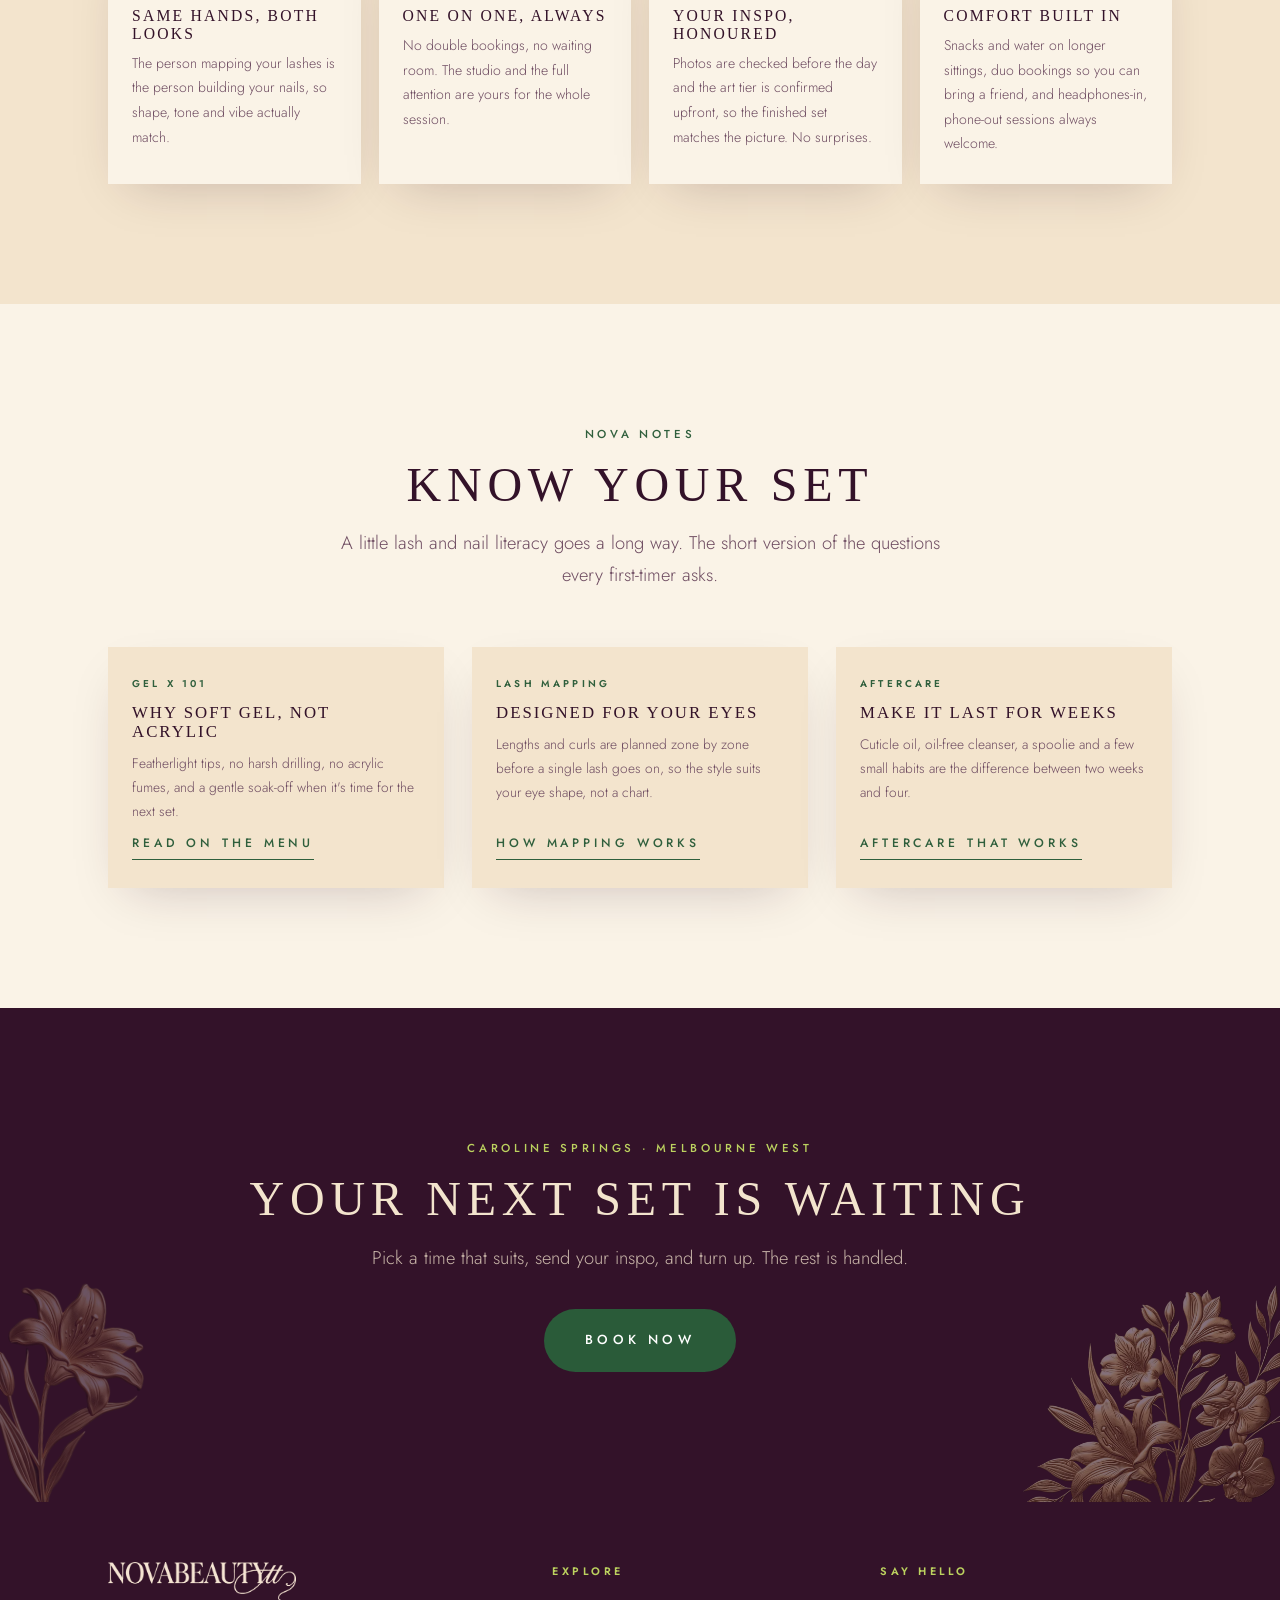
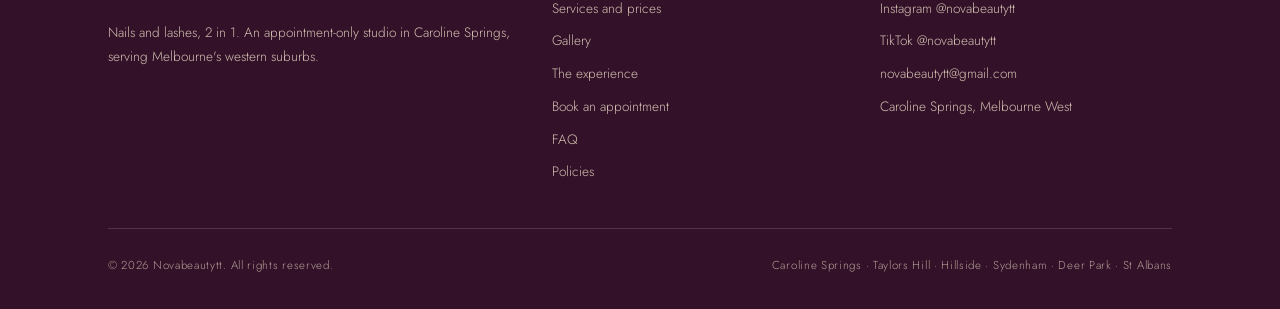
==== commit 9436e62d: "Add files via upload" ====
--- a/index.html
+++ b/index.html
@@ -56,6 +56,7 @@
       <a href="/services">Services</a>
       <a href="/gallery">Gallery</a>
       <a href="/experience">Experience</a>
+      <a href="/faq">FAQ</a>
       <a href="/policies">Policies</a>
       <a href="/contact">Contact</a>
     </nav>
@@ -71,8 +72,9 @@
       <li><a class="mm-link" href="/services"><span class="mm-num">02</span>Services</a></li>
       <li><a class="mm-link" href="/gallery"><span class="mm-num">03</span>Gallery</a></li>
       <li><a class="mm-link" href="/experience"><span class="mm-num">04</span>Experience</a></li>
-      <li><a class="mm-link" href="/policies"><span class="mm-num">05</span>Policies</a></li>
-      <li><a class="mm-link" href="/contact"><span class="mm-num">06</span>Contact</a></li>
+      <li><a class="mm-link" href="/faq"><span class="mm-num">05</span>FAQ</a></li>
+      <li><a class="mm-link" href="/policies"><span class="mm-num">06</span>Policies</a></li>
+      <li><a class="mm-link" href="/contact"><span class="mm-num">07</span>Contact</a></li>
     </ul>
   </nav>
   <div class="mobile-menu__foot">
@@ -270,7 +272,7 @@
       <div class="why reveal">
         <svg viewBox="0 0 24 24" fill="none" aria-hidden="true"><path d="M12 3c1.8 2.4 1.8 4.8 0 6.4C10.2 7.8 10.2 5.4 12 3Zm6.5 3.2c-.3 3-1.9 4.8-4.3 5 .3-3 1.9-4.7 4.3-5ZM5.5 6.2c2.4.3 4 2 4.3 5-2.4-.2-4-2-4.3-5ZM12 12.5c2.6 0 4.6 1.6 5.4 4.6-3 .4-5-1-5.4-4.6Zm0 0c-.4 3.6-2.4 5-5.4 4.6.8-3 2.8-4.6 5.4-4.6Z" stroke="currentColor" stroke-width="1.4" stroke-linejoin="round"/><circle cx="12" cy="11" r="1.4" fill="currentColor"/></svg>
         <h3>Comfort built in</h3>
-        <p>Snacks and water on longer sittings, duo bookings for nervous first-timers, and photos only ever taken with your okay.</p>
+        <p>Snacks and water on longer sittings, duo bookings so you can bring a friend, and headphones-in, phone-out sessions always welcome.</p>
       </div>
     </div>
   </div>
@@ -336,7 +338,8 @@
           <li><a href="/gallery">Gallery</a></li>
           <li><a href="/experience">The experience</a></li>
           <li><a href="/booking">Book an appointment</a></li>
-          <li><a href="/policies">Policies and FAQ</a></li>
+          <li><a href="/faq">FAQ</a></li>
+          <li><a href="/policies">Policies</a></li>
         </ul>
       </div>
       <div>
--- a/assets/css/style.css
+++ b/assets/css/style.css
@@ -281,22 +281,18 @@
   color:var(--ink);margin-bottom:14px;text-align:center;
 }
 .price-row{
-  display:flex;align-items:baseline;gap:14px;
-  padding:9px 0;
+  display:flex;align-items:baseline;gap:12px;
+  padding:10px 0;
   max-width:560px;margin:0 auto;
 }
-.price-row .name{flex:1;text-align:right;font-size:.95rem}
+.price-row .name{font-size:.95rem;max-width:72%}
 .price-row .name small{display:block;font-size:.72rem;letter-spacing:.06em;color:var(--ink-soft)}
-.price-row .rule{width:1px;align-self:stretch;background:rgba(51,18,41,.3)}
+.price-row .rule{flex:1;border-bottom:1px dotted rgba(51,18,41,.4);transform:translateY(-4px)}
 .price-row .amount{
-  width:86px;font-family:var(--font-display);font-size:1.15rem;letter-spacing:.04em;
+  font-family:var(--font-display);font-size:1.15rem;letter-spacing:.04em;
+  min-width:56px;text-align:right;
 }
 .price-row .amount.acc{color:var(--green-text)}
-.price-row--desc{padding:13px 0}
-.price-row .desc{
-  display:block;font-size:.8rem;line-height:1.55;color:var(--ink-soft);
-  margin-top:5px;max-width:40ch;margin-left:auto;
-}
 .panel__flora{position:absolute;pointer-events:none;opacity:.9}
 .panel__flora--br{bottom:-14px;right:-10px;width:clamp(120px,22vw,210px)}
 .panel__flora--bl{bottom:-14px;left:-10px;width:clamp(120px,22vw,210px);transform:scaleX(-1)}
@@ -558,3 +554,230 @@
   color:var(--ink-soft);font-size:.92rem;
   min-height:220px;display:flex;align-items:center;justify-content:center;text-align:center;
 }
+
+/* ============================================================
+   v3 additions: designed menu + new home sections
+   ============================================================ */
+
+/* anchored sections clear the sticky header + subnav */
+[id]{scroll-margin-top:124px}
+
+/* ---------- shared page hero ---------- */
+.page-hero{padding-bottom:clamp(40px,6vw,64px)}
+.page-hero h1{font-size:clamp(1.9rem,7vw,3.6rem)}
+.page-hero .lede{margin:16px auto 0}
+
+/* ---------- services subnav ---------- */
+.subnav{
+  position:sticky;top:68px;z-index:80;
+  background:rgba(250,243,231,.94);
+  backdrop-filter:blur(10px);-webkit-backdrop-filter:blur(10px);
+  border-bottom:1px solid rgba(51,18,41,.08);
+}
+.subnav__track{
+  display:flex;gap:8px;overflow-x:auto;
+  padding-top:10px;padding-bottom:10px;
+  scrollbar-width:none;
+}
+.subnav__track::-webkit-scrollbar{display:none}
+.subnav a{
+  flex:none;font-size:.66rem;font-weight:500;letter-spacing:var(--track-mid);text-transform:uppercase;
+  padding:9px 16px;border:1px solid rgba(51,18,41,.22);border-radius:999px;
+  color:var(--ink-soft);transition:all .2s;
+}
+.subnav a:hover{border-color:var(--green);color:var(--green)}
+.subnav a.is-here{background:var(--ink);border-color:var(--ink);color:var(--bone)}
+
+/* ---------- menu section heads ---------- */
+.menu-head{text-align:center;margin-bottom:clamp(28px,5vw,44px)}
+.menu-head .lede{margin:14px auto 0}
+.menu-meta{
+  margin-top:14px;font-size:.68rem;font-weight:500;
+  letter-spacing:var(--track-mid);text-transform:uppercase;color:var(--rose-text);
+}
+
+/* ---------- lash style deck ---------- */
+.lash-deck{display:grid;gap:14px}
+@media (min-width:640px){.lash-deck{grid-template-columns:1fr 1fr;gap:18px}}
+@media (min-width:1000px){.lash-deck{grid-template-columns:repeat(3,1fr)}}
+.lash-card{
+  position:relative;background:var(--blush);
+  padding:26px 24px 22px;box-shadow:var(--shadow-soft);
+  display:flex;flex-direction:column;gap:12px;
+}
+.lash-card--sig{background:var(--ink);color:var(--blush);padding-top:44px}
+.lash-card--sig h3{color:var(--bone)}
+.lash-card__ribbon{
+  position:absolute;top:0;left:0;right:0;
+  background:var(--lime);color:var(--ink);
+  font-size:.62rem;font-weight:600;letter-spacing:var(--track-wide);text-transform:uppercase;
+  text-align:center;padding:7px 10px;
+}
+.lash-card__ill{height:32px;color:var(--green)}
+.lash-card--sig .lash-card__ill{color:var(--lime)}
+.lash-card__ill svg{height:100%;width:auto;display:block}
+.lash-card__title{display:flex;align-items:baseline;justify-content:space-between;gap:10px}
+.lash-card__title h3{font-size:1.15rem;letter-spacing:.14em}
+.vibe{
+  font-size:.62rem;font-weight:500;letter-spacing:var(--track-mid);
+  text-transform:uppercase;color:var(--rose-text);white-space:nowrap;
+}
+.lash-card--sig .vibe{color:var(--lime)}
+.lash-card__desc{font-size:.84rem;line-height:1.6;color:var(--ink-soft);flex:1}
+.lash-card--sig .lash-card__desc{color:rgba(243,228,205,.82)}
+.lash-card__prices{
+  display:grid;grid-template-columns:1.25fr 1fr 1fr;gap:6px;
+  border-top:1px solid rgba(51,18,41,.14);padding-top:14px;
+}
+.lash-card--sig .lash-card__prices{border-top-color:rgba(243,228,205,.28)}
+.pp span{
+  display:block;font-size:.58rem;font-weight:500;letter-spacing:.14em;
+  text-transform:uppercase;color:var(--ink-soft);margin-bottom:2px;
+}
+.lash-card--sig .pp span{color:rgba(243,228,205,.68)}
+.pp b{font-family:var(--font-display);font-weight:500;font-size:1.02rem}
+.pp--main b{font-size:1.55rem;line-height:1.1;color:var(--green-text)}
+.lash-card--sig .pp--main b{color:var(--lime)}
+
+/* ---------- build your set (nails) ---------- */
+.build{
+  background:var(--bone);box-shadow:var(--shadow-soft);
+  padding:clamp(24px,5vw,44px);
+}
+.build__step + .build__step{margin-top:clamp(26px,4vw,38px)}
+.build__step > h3{
+  display:flex;align-items:center;gap:12px;
+  font-size:.92rem;letter-spacing:.16em;margin-bottom:16px;
+}
+.build__num{
+  flex:none;width:26px;height:26px;border-radius:50%;
+  background:var(--green);color:#fff;
+  font-family:var(--font-body);font-size:.72rem;font-weight:500;letter-spacing:0;
+  display:grid;place-items:center;
+}
+.len-list{display:grid;gap:8px}
+.len{
+  display:grid;grid-template-columns:minmax(88px,auto) 1fr auto;align-items:center;gap:14px;
+  text-align:left;padding:12px 14px;
+  border:1px solid rgba(51,18,41,.16);background:var(--blush);
+  transition:border-color .2s,background .2s;
+}
+.len:hover{border-color:var(--green)}
+.len[aria-pressed="true"]{border-color:var(--green);background:var(--green-tint)}
+.len__name{font-size:.92rem;font-weight:400}
+.len__name small{display:block;font-size:.64rem;letter-spacing:.06em;color:var(--ink-soft)}
+.len__ticks{display:flex;gap:3px;justify-content:flex-end}
+.len__ticks i{width:8px;height:8px;border-radius:50%;background:rgba(51,18,41,.12)}
+.len__ticks i.on{background:var(--green)}
+.len__price{font-family:var(--font-display);font-size:1.15rem;min-width:48px;text-align:right}
+@media (max-width:479px){.len{grid-template-columns:1fr auto}.len__ticks{display:none}}
+.tier-grid{display:grid;gap:8px}
+@media (min-width:640px){.tier-grid{grid-template-columns:1fr 1fr}}
+.tier{
+  display:flex;justify-content:space-between;align-items:baseline;gap:12px;
+  text-align:left;padding:14px 16px;
+  border:1px solid rgba(51,18,41,.16);background:var(--blush);
+  transition:border-color .2s,background .2s;
+}
+.tier:hover{border-color:var(--green)}
+.tier[aria-pressed="true"]{border-color:var(--green);background:var(--green-tint)}
+.tier .t-name{font-size:.88rem}
+.tier .t-name small{display:block;font-size:.7rem;letter-spacing:.04em;color:var(--ink-soft)}
+.tier b{
+  font-family:var(--font-display);font-weight:500;font-size:1.05rem;
+  color:var(--green-text);white-space:nowrap;
+}
+.french{display:flex;align-items:center;gap:10px;margin-top:14px;font-size:.9rem;cursor:pointer;width:fit-content}
+.french input{width:18px;height:18px;accent-color:var(--green);cursor:pointer}
+.french b{font-family:var(--font-display);font-weight:500;color:var(--green-text)}
+.build__total{
+  margin-top:clamp(22px,4vw,30px);
+  background:var(--ink);color:var(--blush);
+  padding:18px 22px;
+  display:flex;flex-wrap:wrap;align-items:baseline;gap:4px 16px;
+}
+.build__total > span{font-size:.66rem;font-weight:500;letter-spacing:var(--track-wide);text-transform:uppercase}
+.build__total b{font-family:var(--font-display);font-weight:500;font-size:1.7rem;color:var(--lime)}
+.build__total small{flex-basis:100%;font-size:.76rem;color:rgba(243,228,205,.72)}
+
+/* ---------- how it works flow (home) ---------- */
+.flow{display:grid;gap:14px;list-style:none}
+@media (min-width:640px){.flow{grid-template-columns:1fr 1fr;gap:18px}}
+@media (min-width:1000px){.flow{grid-template-columns:repeat(4,1fr)}}
+.flow__step{background:var(--blush);padding:28px 24px;box-shadow:var(--shadow-soft)}
+.flow__num{display:block;font-family:var(--font-display);font-size:1.55rem;color:var(--green);margin-bottom:12px}
+.flow__step h3{font-size:1rem;letter-spacing:.14em;margin-bottom:8px}
+.flow__step p{font-size:.88rem;color:var(--ink-soft)}
+.in-link{color:var(--green-text);border-bottom:1px solid currentColor;transition:color .2s}
+.in-link:hover{color:var(--green-deep)}
+
+/* ---------- stat band (home) ---------- */
+.stat-band{background:var(--ink);color:var(--blush);padding:clamp(48px,8vw,80px) 0}
+.stat-band__grid{display:grid;grid-template-columns:1fr 1fr;gap:32px 18px;text-align:center}
+@media (min-width:760px){.stat-band__grid{grid-template-columns:repeat(4,1fr)}}
+.stat b{
+  display:block;font-family:var(--font-display);font-weight:500;
+  font-size:clamp(2.3rem,6vw,3.4rem);line-height:1;color:var(--lime);
+}
+.stat b i{font-style:normal;font-size:.4em;letter-spacing:.24em;padding:0 3px;vertical-align:middle}
+.stat span{
+  display:block;margin-top:10px;
+  font-size:.68rem;letter-spacing:var(--track-mid);text-transform:uppercase;
+  color:rgba(243,228,205,.75);
+}
+
+/* ---------- why / values (home) ---------- */
+.why-grid{display:grid;gap:14px}
+@media (min-width:640px){.why-grid{grid-template-columns:1fr 1fr;gap:18px}}
+@media (min-width:1000px){.why-grid{grid-template-columns:repeat(4,1fr)}}
+.why{background:var(--bone);padding:28px 24px;box-shadow:var(--shadow-soft)}
+.why > svg{width:22px;height:22px;color:var(--green);margin-bottom:14px}
+.why h3{font-size:.98rem;letter-spacing:.14em;margin-bottom:8px}
+.why p{font-size:.88rem;color:var(--ink-soft)}
+
+/* ---------- education note cards (home) ---------- */
+.note-card{
+  display:flex;flex-direction:column;gap:10px;
+  background:var(--blush);padding:28px 24px;box-shadow:var(--shadow-soft);
+  transition:transform .25s ease;
+}
+.note-card:hover{transform:translateY(-4px)}
+.note-card__k{
+  font-size:.62rem;font-weight:600;letter-spacing:var(--track-wide);
+  text-transform:uppercase;color:var(--green-text);
+}
+.note-card h3{font-size:1.05rem;letter-spacing:.12em}
+.note-card p{font-size:.86rem;color:var(--ink-soft);flex:1}
+.note-card .text-link{align-self:flex-start}
+
+/* ---------- v4: botanical flora accents ---------- */
+.page-hero{position:relative;overflow:hidden}
+.page-hero__flora{
+  position:absolute;right:-46px;bottom:-64px;
+  width:clamp(200px,26vw,340px);opacity:.5;
+  pointer-events:none;transform:rotate(-4deg);
+}
+@media (max-width:640px){.page-hero__flora{width:150px;right:-58px;bottom:-58px;opacity:.32}}
+
+.panel__flora{opacity:.8}
+.panel__flora--br{bottom:-26px;right:6px;width:clamp(90px,15vw,160px)}
+.panel__flora--bl{bottom:-26px;left:6px;width:clamp(90px,15vw,160px);transform:none}
+
+.lash-card--sig{overflow:hidden}
+.lash-card__flora{
+  position:absolute;right:-42px;bottom:-46px;width:130px;
+  opacity:.26;pointer-events:none;transform:rotate(6deg);
+}
+.lash-card--sig > *:not(.lash-card__flora){position:relative;z-index:1}
+
+.stat-band{position:relative;overflow:hidden}
+.stat-band__flora{
+  position:absolute;right:-24px;top:50%;transform:translateY(-46%) rotate(8deg);
+  height:150%;width:auto;opacity:.3;pointer-events:none;
+}
+@media (max-width:700px){.stat-band__flora{opacity:.18}}
+
+.cta-band__flora{position:absolute;pointer-events:none}
+.cta-band__flora--r{right:-40px;bottom:-46px;width:clamp(220px,24vw,340px);opacity:.4}
+.cta-band__flora--l{left:-30px;bottom:-40px;width:clamp(130px,14vw,200px);opacity:.28;transform:scaleX(-1) rotate(4deg)}
+@media (max-width:640px){.cta-band__flora--l{display:none}.cta-band__flora--r{width:180px;opacity:.3}}
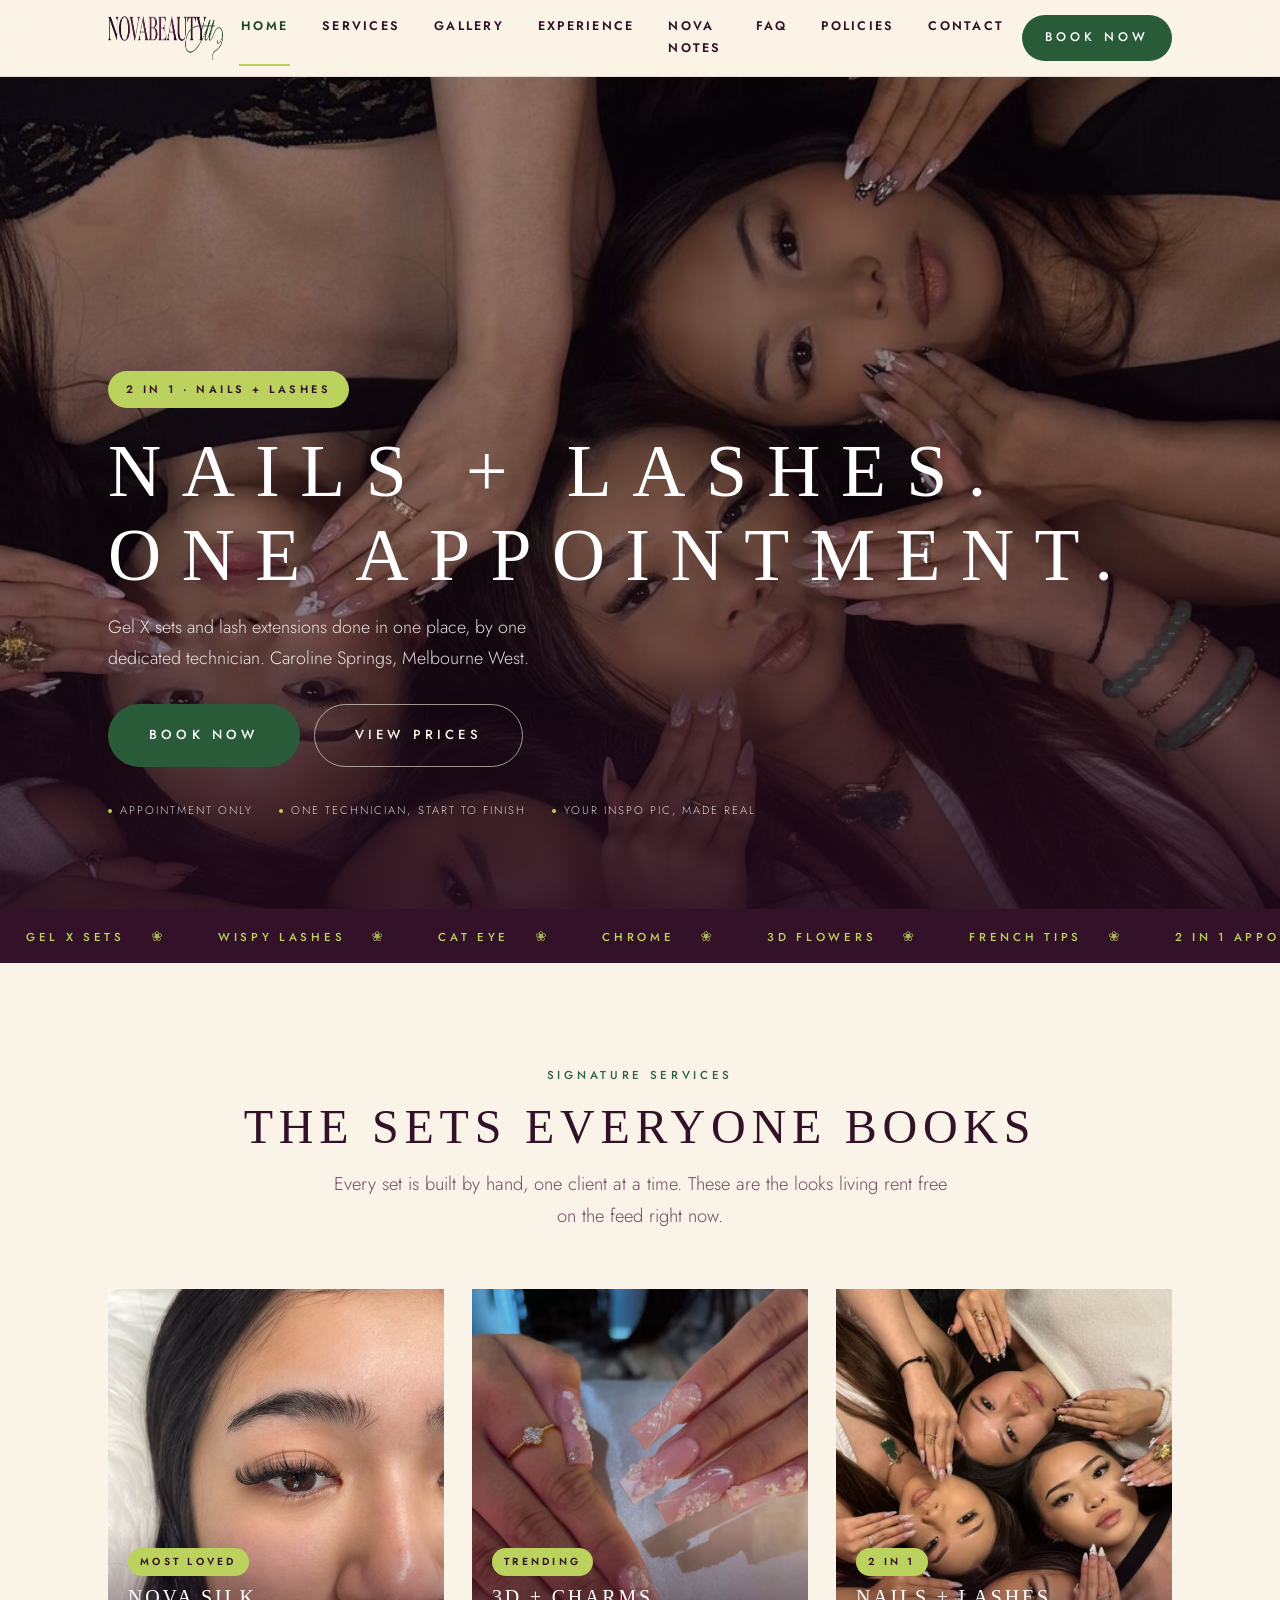
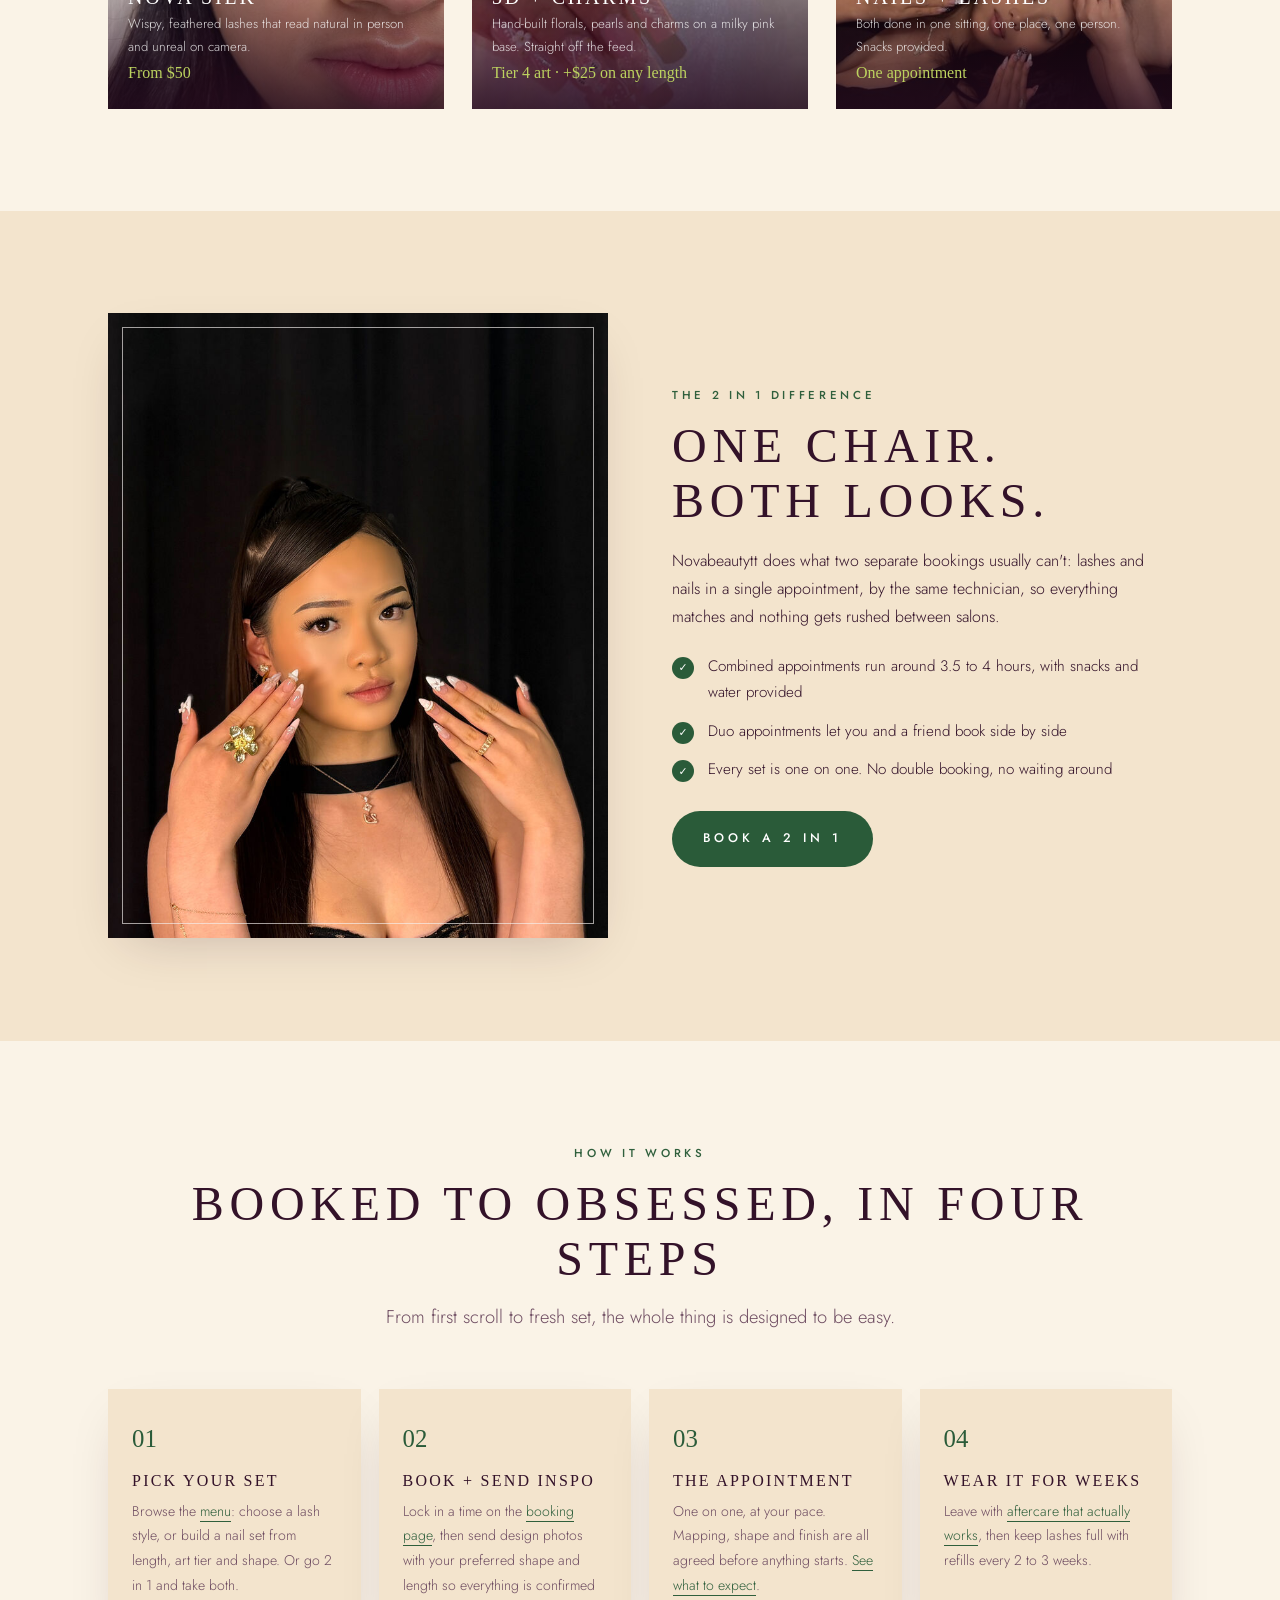
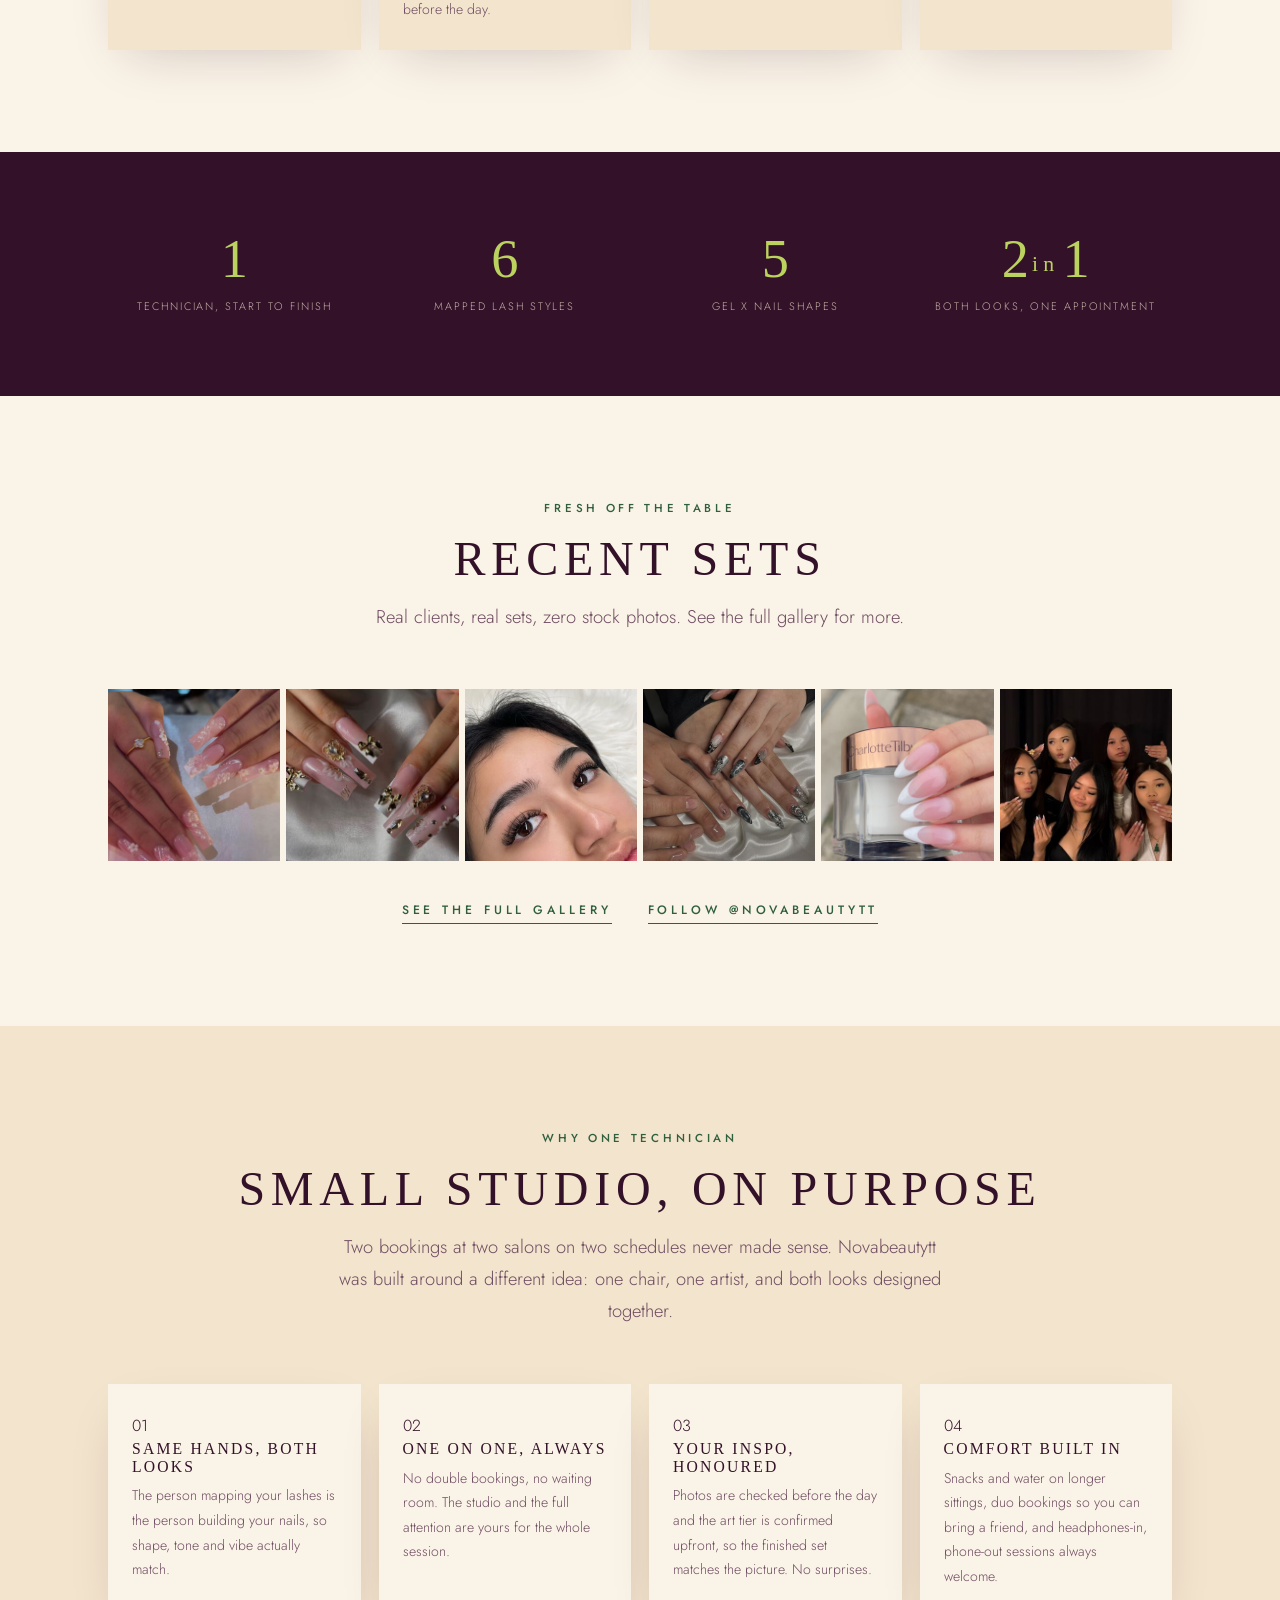
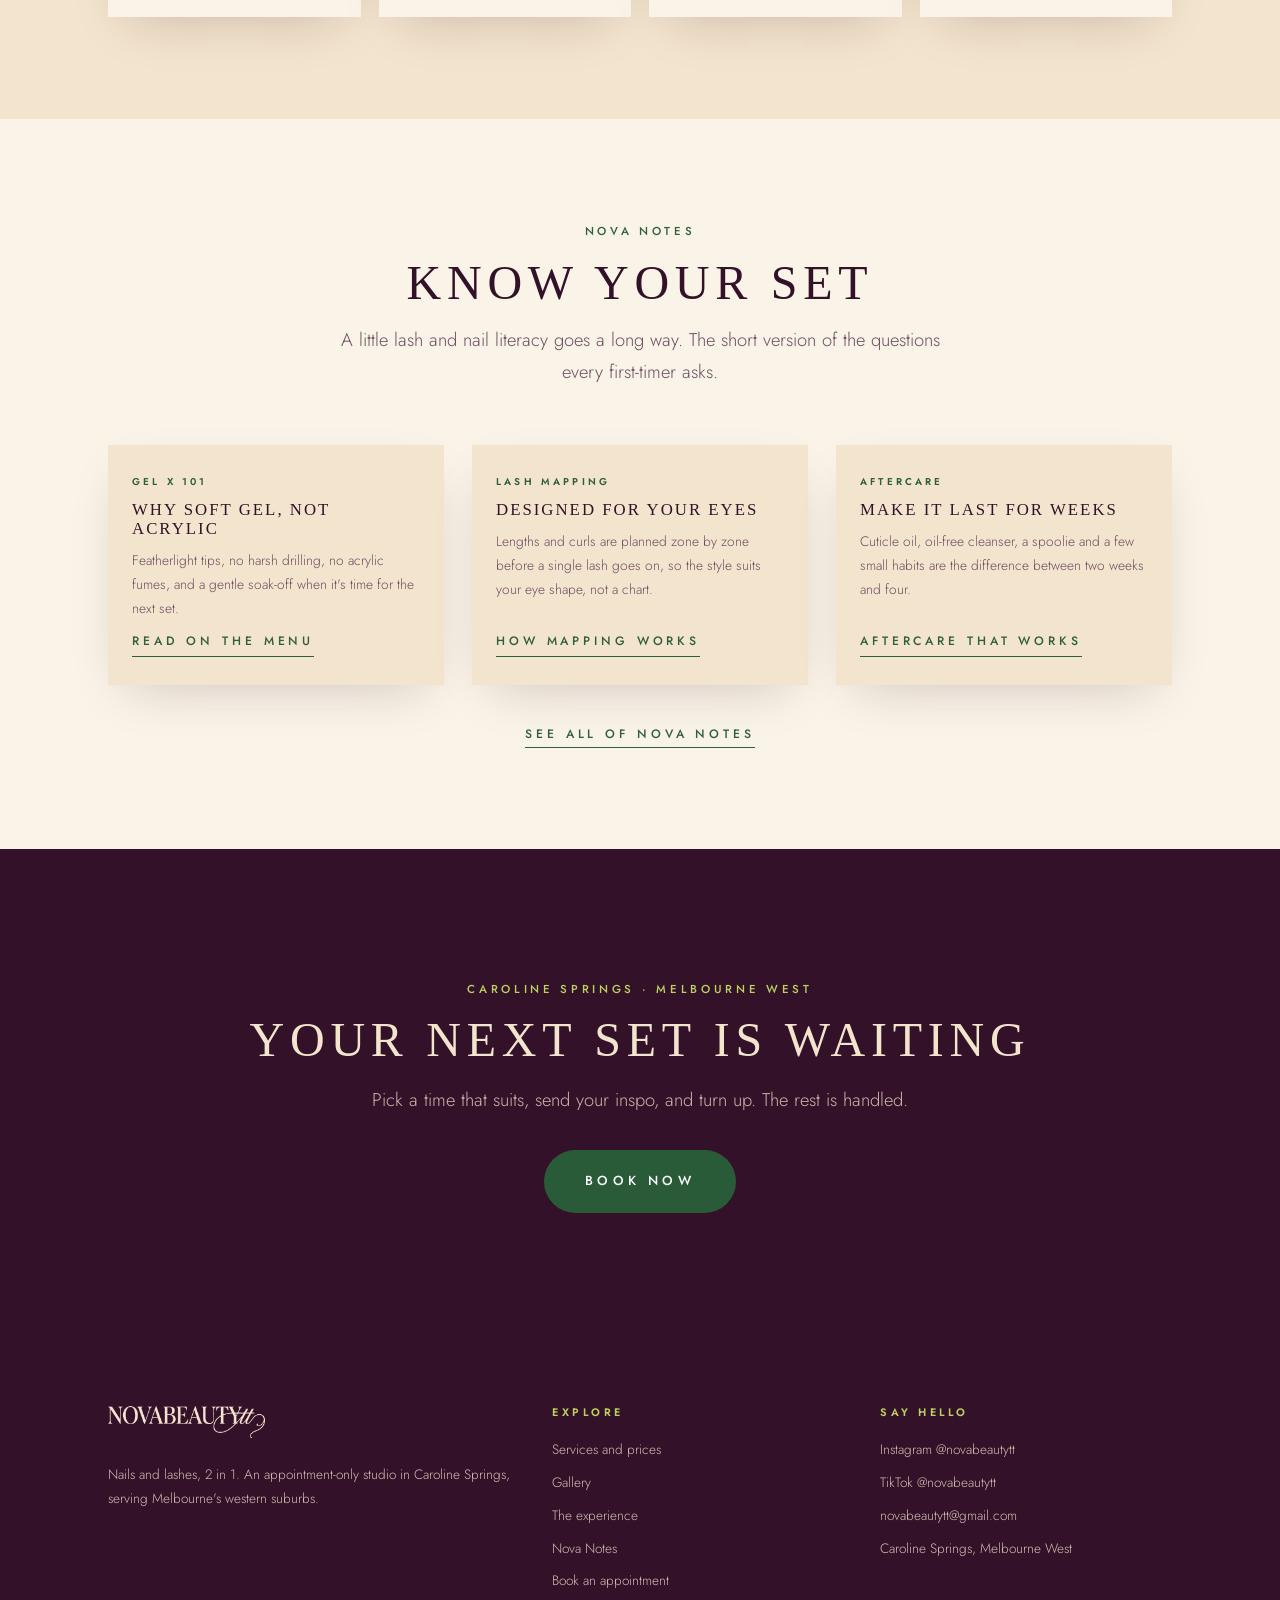
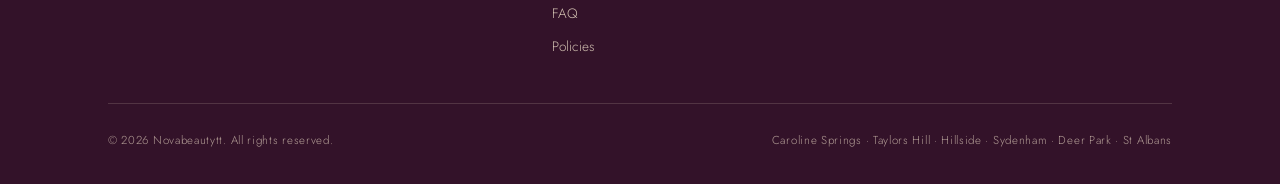
==== commit 4e39bf26: "Add files via upload" ====
--- a/index.html
+++ b/index.html
@@ -56,6 +56,7 @@
       <a href="/services">Services</a>
       <a href="/gallery">Gallery</a>
       <a href="/experience">Experience</a>
+      <a href="/notes">Nova Notes</a>
       <a href="/faq">FAQ</a>
       <a href="/policies">Policies</a>
       <a href="/contact">Contact</a>
@@ -72,9 +73,10 @@
       <li><a class="mm-link" href="/services"><span class="mm-num">02</span>Services</a></li>
       <li><a class="mm-link" href="/gallery"><span class="mm-num">03</span>Gallery</a></li>
       <li><a class="mm-link" href="/experience"><span class="mm-num">04</span>Experience</a></li>
-      <li><a class="mm-link" href="/faq"><span class="mm-num">05</span>FAQ</a></li>
-      <li><a class="mm-link" href="/policies"><span class="mm-num">06</span>Policies</a></li>
-      <li><a class="mm-link" href="/contact"><span class="mm-num">07</span>Contact</a></li>
+      <li><a class="mm-link" href="/notes"><span class="mm-num">05</span>Nova Notes</a></li>
+      <li><a class="mm-link" href="/faq"><span class="mm-num">06</span>FAQ</a></li>
+      <li><a class="mm-link" href="/policies"><span class="mm-num">07</span>Policies</a></li>
+      <li><a class="mm-link" href="/contact"><span class="mm-num">08</span>Contact</a></li>
     </ul>
   </nav>
   <div class="mobile-menu__foot">
@@ -96,7 +98,7 @@
          fetchpriority="high">
   </div>
   <div class="wrap hero__inner">
-    <span class="hero__badge"><svg viewBox="0 0 24 24" fill="none" aria-hidden="true"><path d="M12 3c1.8 2.4 1.8 4.8 0 6.4C10.2 7.8 10.2 5.4 12 3Zm6.5 3.2c-.3 3-1.9 4.8-4.3 5 .3-3 1.9-4.7 4.3-5ZM5.5 6.2c2.4.3 4 2 4.3 5-2.4-.2-4-2-4.3-5ZM12 12.5c2.6 0 4.6 1.6 5.4 4.6-3 .4-5-1-5.4-4.6Zm0 0c-.4 3.6-2.4 5-5.4 4.6.8-3 2.8-4.6 5.4-4.6Z" stroke="currentColor" stroke-width="1.4" stroke-linejoin="round"/><circle cx="12" cy="11" r="1.4" fill="currentColor"/></svg> 2 in 1 &middot; nails + lashes</span>
+    <span class="hero__badge">2 in 1 &middot; nails + lashes</span>
     <h1>Nails + lashes.<br>One appointment.</h1>
     <p class="hero__sub">Gel X sets and lash extensions done in one place, by one dedicated technician. Caroline Springs, Melbourne West.</p>
     <div class="hero__ctas">
@@ -212,7 +214,6 @@
 </section>
 
 <section class="stat-band" aria-label="The studio at a glance">
-  <img class="stat-band__flora" src="/assets/img/flora/gold-sprig.webp" alt="" aria-hidden="true" loading="lazy">
   <div class="wrap stat-band__grid">
     <div class="stat reveal"><b>1</b><span>technician, start to finish</span></div>
     <div class="stat reveal"><b>6</b><span>mapped lash styles</span></div>
@@ -255,22 +256,22 @@
     </div>
     <div class="why-grid">
       <div class="why reveal">
-        <svg viewBox="0 0 24 24" fill="none" aria-hidden="true"><path d="M12 3c1.8 2.4 1.8 4.8 0 6.4C10.2 7.8 10.2 5.4 12 3Zm6.5 3.2c-.3 3-1.9 4.8-4.3 5 .3-3 1.9-4.7 4.3-5ZM5.5 6.2c2.4.3 4 2 4.3 5-2.4-.2-4-2-4.3-5ZM12 12.5c2.6 0 4.6 1.6 5.4 4.6-3 .4-5-1-5.4-4.6Zm0 0c-.4 3.6-2.4 5-5.4 4.6.8-3 2.8-4.6 5.4-4.6Z" stroke="currentColor" stroke-width="1.4" stroke-linejoin="round"/><circle cx="12" cy="11" r="1.4" fill="currentColor"/></svg>
+        <span class="why__num">01</span>
         <h3>Same hands, both looks</h3>
         <p>The person mapping your lashes is the person building your nails, so shape, tone and vibe actually match.</p>
       </div>
       <div class="why reveal">
-        <svg viewBox="0 0 24 24" fill="none" aria-hidden="true"><path d="M12 3c1.8 2.4 1.8 4.8 0 6.4C10.2 7.8 10.2 5.4 12 3Zm6.5 3.2c-.3 3-1.9 4.8-4.3 5 .3-3 1.9-4.7 4.3-5ZM5.5 6.2c2.4.3 4 2 4.3 5-2.4-.2-4-2-4.3-5ZM12 12.5c2.6 0 4.6 1.6 5.4 4.6-3 .4-5-1-5.4-4.6Zm0 0c-.4 3.6-2.4 5-5.4 4.6.8-3 2.8-4.6 5.4-4.6Z" stroke="currentColor" stroke-width="1.4" stroke-linejoin="round"/><circle cx="12" cy="11" r="1.4" fill="currentColor"/></svg>
+        <span class="why__num">02</span>
         <h3>One on one, always</h3>
         <p>No double bookings, no waiting room. The studio and the full attention are yours for the whole session.</p>
       </div>
       <div class="why reveal">
-        <svg viewBox="0 0 24 24" fill="none" aria-hidden="true"><path d="M12 3c1.8 2.4 1.8 4.8 0 6.4C10.2 7.8 10.2 5.4 12 3Zm6.5 3.2c-.3 3-1.9 4.8-4.3 5 .3-3 1.9-4.7 4.3-5ZM5.5 6.2c2.4.3 4 2 4.3 5-2.4-.2-4-2-4.3-5ZM12 12.5c2.6 0 4.6 1.6 5.4 4.6-3 .4-5-1-5.4-4.6Zm0 0c-.4 3.6-2.4 5-5.4 4.6.8-3 2.8-4.6 5.4-4.6Z" stroke="currentColor" stroke-width="1.4" stroke-linejoin="round"/><circle cx="12" cy="11" r="1.4" fill="currentColor"/></svg>
+        <span class="why__num">03</span>
         <h3>Your inspo, honoured</h3>
         <p>Photos are checked before the day and the art tier is confirmed upfront, so the finished set matches the picture. No surprises.</p>
       </div>
       <div class="why reveal">
-        <svg viewBox="0 0 24 24" fill="none" aria-hidden="true"><path d="M12 3c1.8 2.4 1.8 4.8 0 6.4C10.2 7.8 10.2 5.4 12 3Zm6.5 3.2c-.3 3-1.9 4.8-4.3 5 .3-3 1.9-4.7 4.3-5ZM5.5 6.2c2.4.3 4 2 4.3 5-2.4-.2-4-2-4.3-5ZM12 12.5c2.6 0 4.6 1.6 5.4 4.6-3 .4-5-1-5.4-4.6Zm0 0c-.4 3.6-2.4 5-5.4 4.6.8-3 2.8-4.6 5.4-4.6Z" stroke="currentColor" stroke-width="1.4" stroke-linejoin="round"/><circle cx="12" cy="11" r="1.4" fill="currentColor"/></svg>
+        <span class="why__num">04</span>
         <h3>Comfort built in</h3>
         <p>Snacks and water on longer sittings, duo bookings so you can bring a friend, and headphones-in, phone-out sessions always welcome.</p>
       </div>
@@ -305,12 +306,13 @@
         <span class="text-link">Aftercare that works</span>
       </a>
     </div>
+    <div class="center" style="margin-top:34px">
+      <a class="text-link" href="/notes">See all of Nova Notes</a>
+    </div>
   </div>
 </section>
 
 <section class="cta-band">
-  <img class="cta-band__flora cta-band__flora--r" src="/assets/img/flora/gold-bouquet.webp" alt="" aria-hidden="true" loading="lazy">
-  <img class="cta-band__flora cta-band__flora--l" src="/assets/img/flora/gold-lily.webp" alt="" aria-hidden="true" loading="lazy">
   <div class="wrap">
     <span class="eyebrow" style="color:var(--lime)">Caroline Springs &middot; Melbourne West</span>
     <h2>Your next set is waiting</h2>
@@ -337,6 +339,7 @@
           <li><a href="/services">Services and prices</a></li>
           <li><a href="/gallery">Gallery</a></li>
           <li><a href="/experience">The experience</a></li>
+          <li><a href="/notes">Nova Notes</a></li>
           <li><a href="/booking">Book an appointment</a></li>
           <li><a href="/faq">FAQ</a></li>
           <li><a href="/policies">Policies</a></li>
--- a/assets/css/style.css
+++ b/assets/css/style.css
@@ -89,7 +89,7 @@
 
 /* ---------- layout primitives ---------- */
 .wrap{max-width:var(--maxw);margin:0 auto;padding-left:var(--pad);padding-right:var(--pad)}
-.section{padding:clamp(64px,10vw,120px) 0;position:relative}
+.section{padding:clamp(44px,8vw,110px) 0;position:relative}
 .section--blush{background:var(--blush)}
 .section--ink{background:var(--ink);color:var(--blush)}
 .section--ink h2,.section--ink h3{color:var(--blush)}
@@ -138,21 +138,21 @@
 }
 .header__inner{
   display:flex;align-items:center;justify-content:space-between;
-  gap:16px;height:68px;
+  gap:16px;height:76px;
 }
 .wordmark{display:flex;align-items:center}
-.wordmark img{height:34px;width:auto;display:block}
-@media (min-width:900px){.wordmark img{height:40px}}
+.wordmark img{height:44px;width:auto;display:block}
+@media (min-width:900px){.wordmark img{height:52px}}
 .nav{display:none}
 .nav a{
-  font-size:.72rem;font-weight:400;letter-spacing:var(--track-mid);text-transform:uppercase;
-  padding:8px 2px;position:relative;color:var(--ink-soft);transition:color .2s;
+  font-size:.78rem;font-weight:600;letter-spacing:var(--track-mid);text-transform:uppercase;
+  padding:8px 2px;position:relative;color:var(--ink);transition:color .2s;
 }
 .nav a::after{
   content:"";position:absolute;left:0;bottom:2px;width:0;height:2px;
   background:var(--lime);transition:width .25s ease;
 }
-.nav a:hover,.nav a[aria-current="page"]{color:var(--ink)}
+.nav a:hover,.nav a[aria-current="page"]{color:var(--green-deep)}
 .nav a:hover::after,.nav a[aria-current="page"]::after{width:100%}
 .header .btn{padding:11px 22px;min-height:42px}
 .header__book{display:none}
@@ -563,13 +563,13 @@
 [id]{scroll-margin-top:124px}
 
 /* ---------- shared page hero ---------- */
-.page-hero{padding-bottom:clamp(40px,6vw,64px)}
+.page-hero{padding:clamp(30px,5vw,56px) 0 clamp(28px,5vw,52px)}
 .page-hero h1{font-size:clamp(1.9rem,7vw,3.6rem)}
 .page-hero .lede{margin:16px auto 0}
 
 /* ---------- services subnav ---------- */
 .subnav{
-  position:sticky;top:68px;z-index:80;
+  position:sticky;top:76px;z-index:80;
   background:rgba(250,243,231,.94);
   backdrop-filter:blur(10px);-webkit-backdrop-filter:blur(10px);
   border-bottom:1px solid rgba(51,18,41,.08);
@@ -589,7 +589,7 @@
 .subnav a.is-here{background:var(--ink);border-color:var(--ink);color:var(--bone)}
 
 /* ---------- menu section heads ---------- */
-.menu-head{text-align:center;margin-bottom:clamp(28px,5vw,44px)}
+.menu-head{text-align:center;margin-bottom:clamp(22px,4vw,40px)}
 .menu-head .lede{margin:14px auto 0}
 .menu-meta{
   margin-top:14px;font-size:.68rem;font-weight:500;
@@ -752,23 +752,12 @@
 
 /* ---------- v4: botanical flora accents ---------- */
 .page-hero{position:relative;overflow:hidden}
-.page-hero__flora{
-  position:absolute;right:-46px;bottom:-64px;
-  width:clamp(200px,26vw,340px);opacity:.5;
-  pointer-events:none;transform:rotate(-4deg);
-}
-@media (max-width:640px){.page-hero__flora{width:150px;right:-58px;bottom:-58px;opacity:.32}}
 
 .panel__flora{opacity:.8}
 .panel__flora--br{bottom:-26px;right:6px;width:clamp(90px,15vw,160px)}
 .panel__flora--bl{bottom:-26px;left:6px;width:clamp(90px,15vw,160px);transform:none}
 
 .lash-card--sig{overflow:hidden}
-.lash-card__flora{
-  position:absolute;right:-42px;bottom:-46px;width:130px;
-  opacity:.26;pointer-events:none;transform:rotate(6deg);
-}
-.lash-card--sig > *:not(.lash-card__flora){position:relative;z-index:1}
 
 .stat-band{position:relative;overflow:hidden}
 .stat-band__flora{
@@ -781,3 +770,35 @@
 .cta-band__flora--r{right:-40px;bottom:-46px;width:clamp(220px,24vw,340px);opacity:.4}
 .cta-band__flora--l{left:-30px;bottom:-40px;width:clamp(130px,14vw,200px);opacity:.28;transform:scaleX(-1) rotate(4deg)}
 @media (max-width:640px){.cta-band__flora--l{display:none}.cta-band__flora--r{width:180px;opacity:.3}}
+
+/* ---------- v5: sharper boxes, classified groups ---------- */
+.eyebrow .idx{
+  font-style:normal;display:inline-block;margin-right:10px;padding:2px 7px;
+  border:1px solid currentColor;border-radius:2px;font-size:.62rem;letter-spacing:.1em;
+}
+.lash-card{
+  border:1px solid rgba(51,18,41,.14);box-shadow:none;
+  padding:22px 20px 18px;gap:10px;
+}
+.lash-card--sig{border-color:var(--ink)}
+.lash-card__prices{
+  background:rgba(51,18,41,.05);border:1px solid rgba(51,18,41,.1);
+  border-top:1px solid rgba(51,18,41,.1);
+  margin:2px -8px -6px;padding:12px 12px 10px;
+}
+.lash-card--sig .lash-card__prices{
+  background:rgba(243,228,205,.08);border-color:rgba(243,228,205,.24);
+}
+.panel{border:1px solid rgba(51,18,41,.1)}
+.panel .eyebrow{display:block;margin-bottom:10px}
+@media (max-width:640px){
+  .lash-deck{gap:12px}
+  .panel{padding:26px 18px}
+  .section-head .lede,.menu-head .lede{font-size:.95rem}
+}
+.header .btn{white-space:nowrap}
+@media (min-width:900px) and (max-width:1220px){
+  .nav{gap:18px}
+  .nav a{font-size:.72rem}
+}
+.lash-card--sig{padding-top:50px}
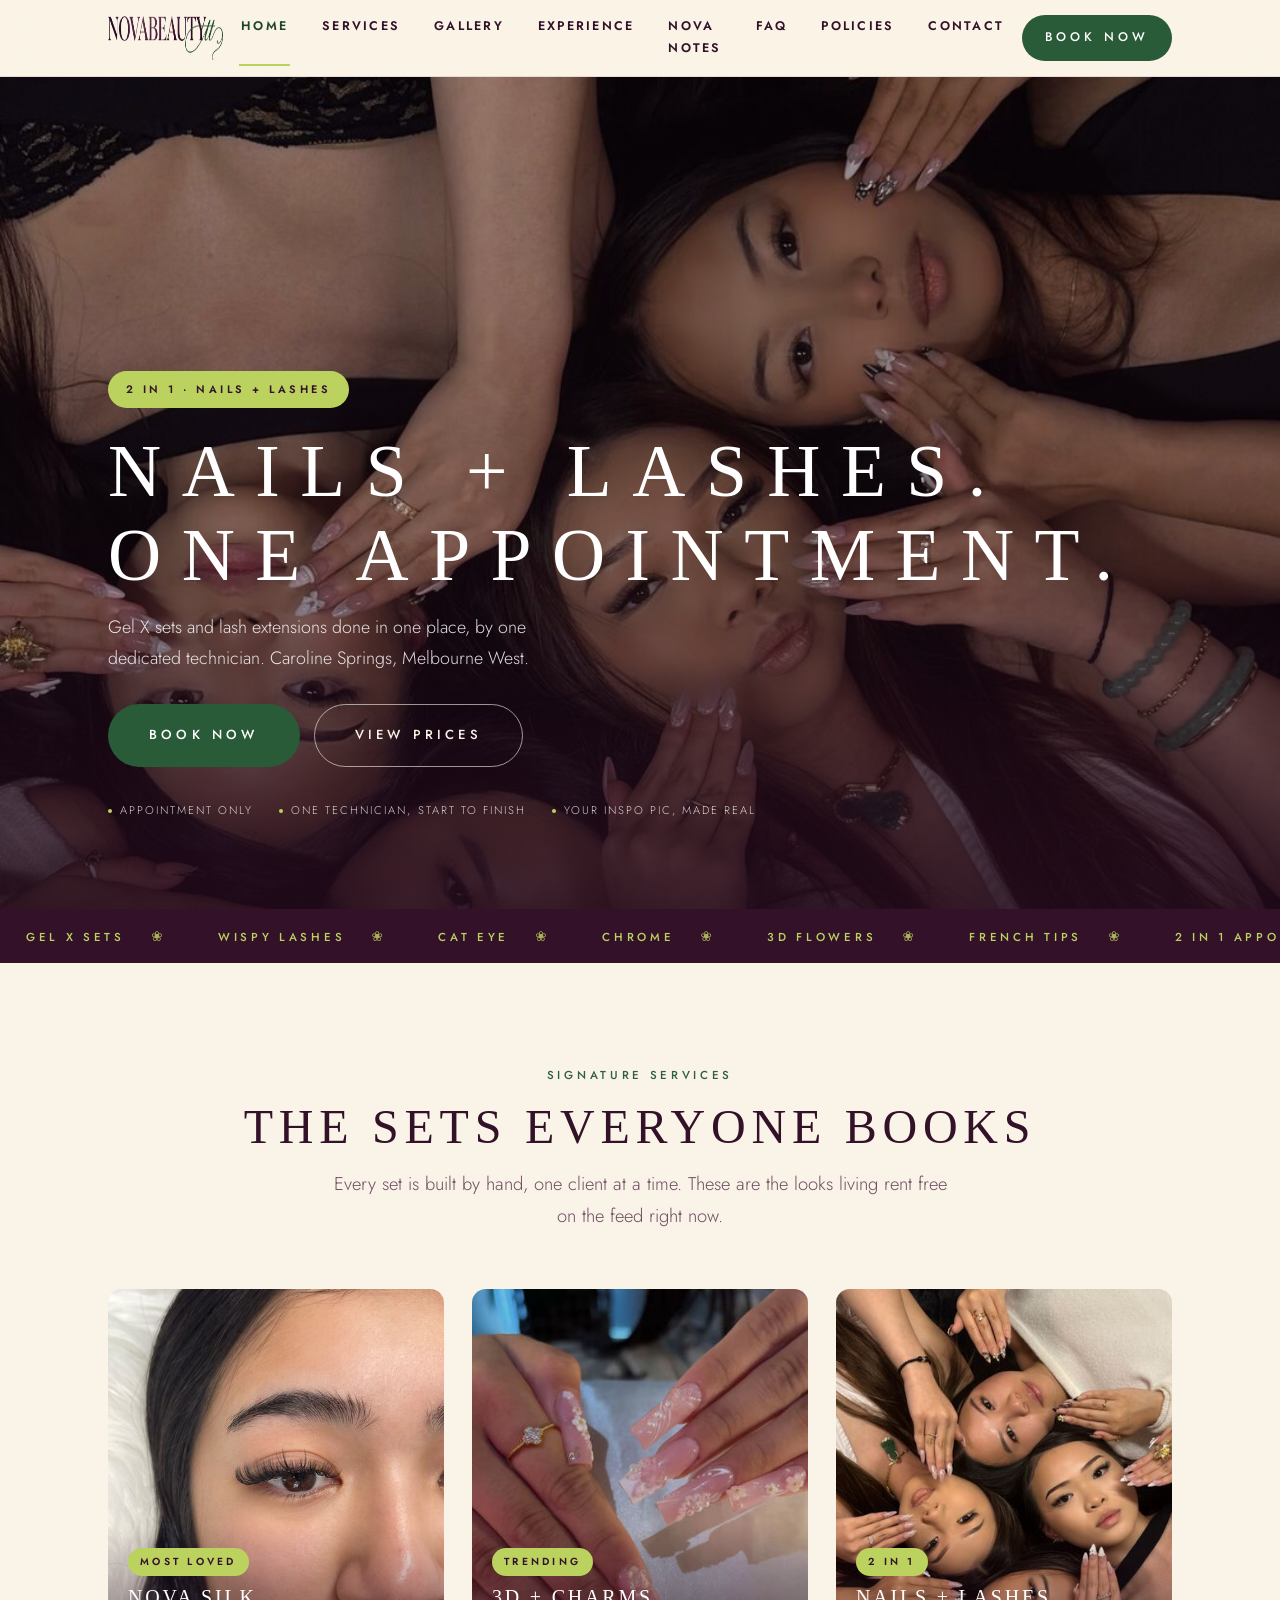
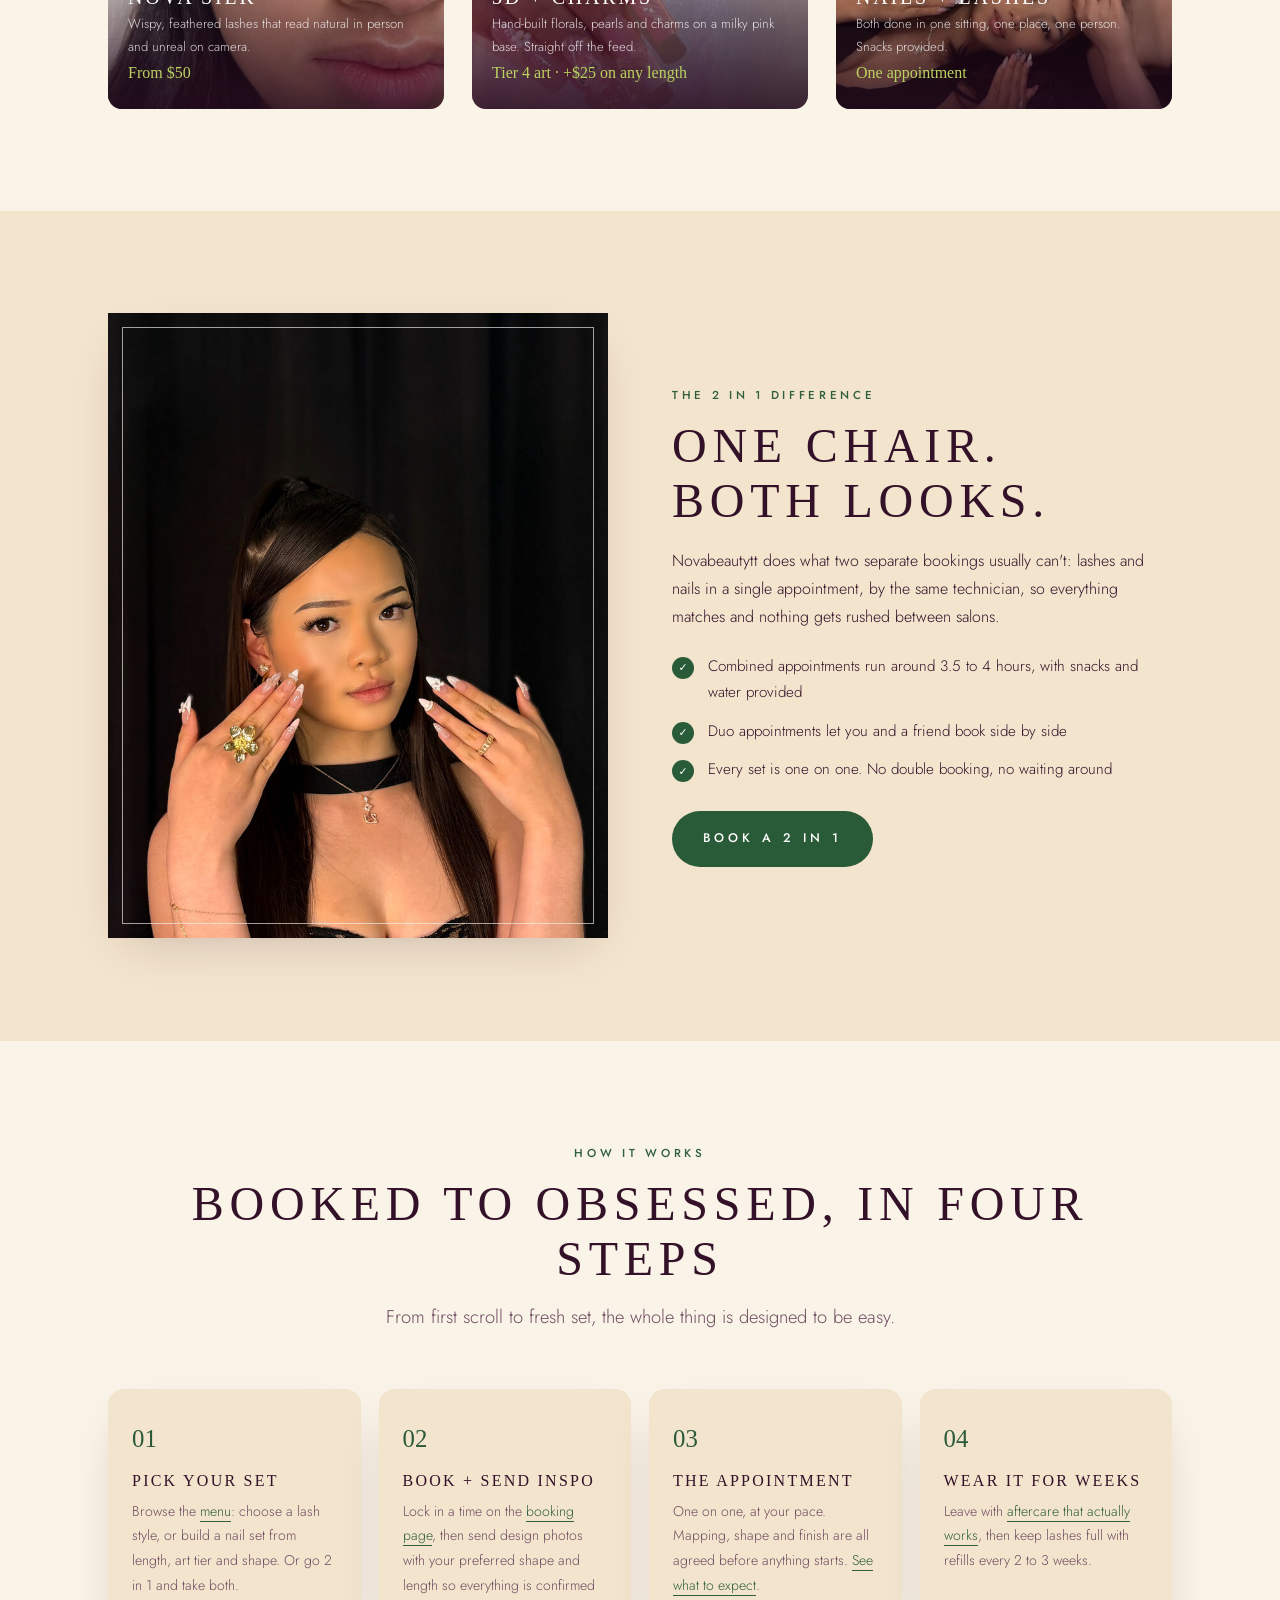
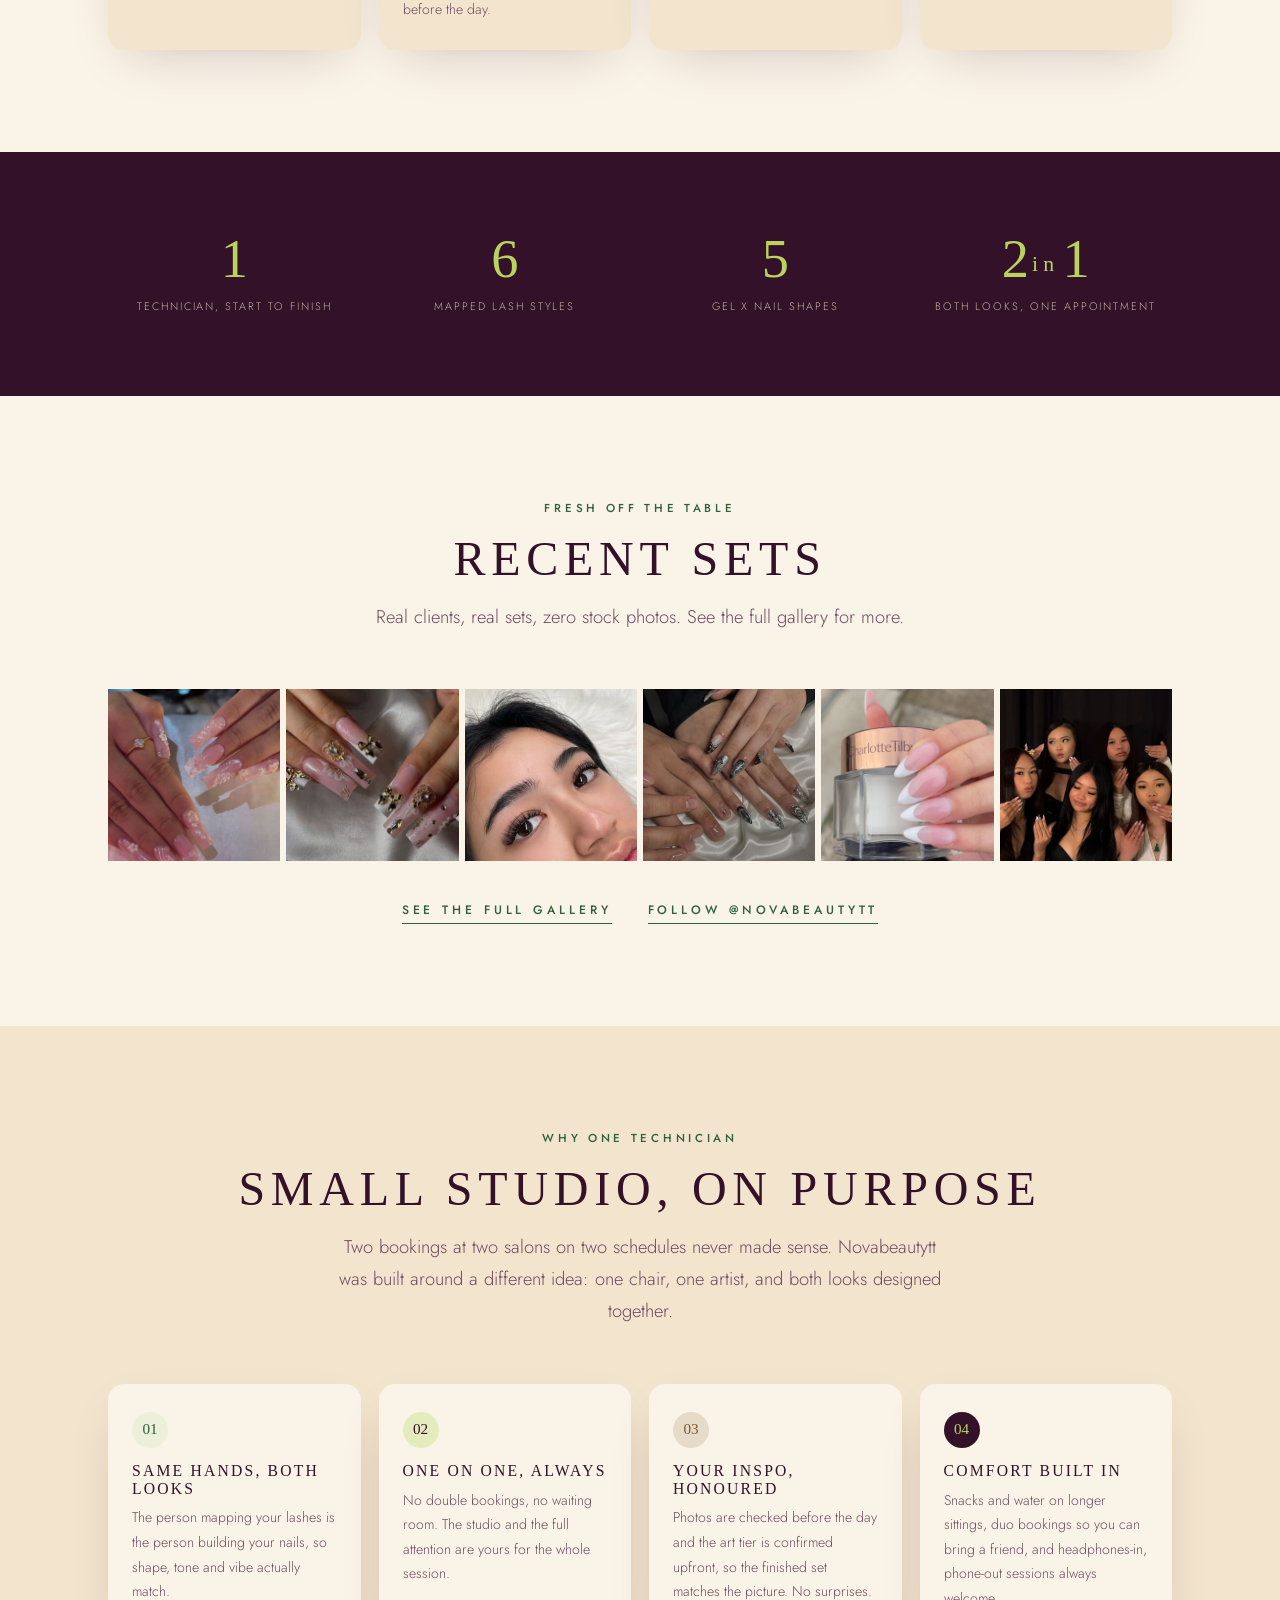
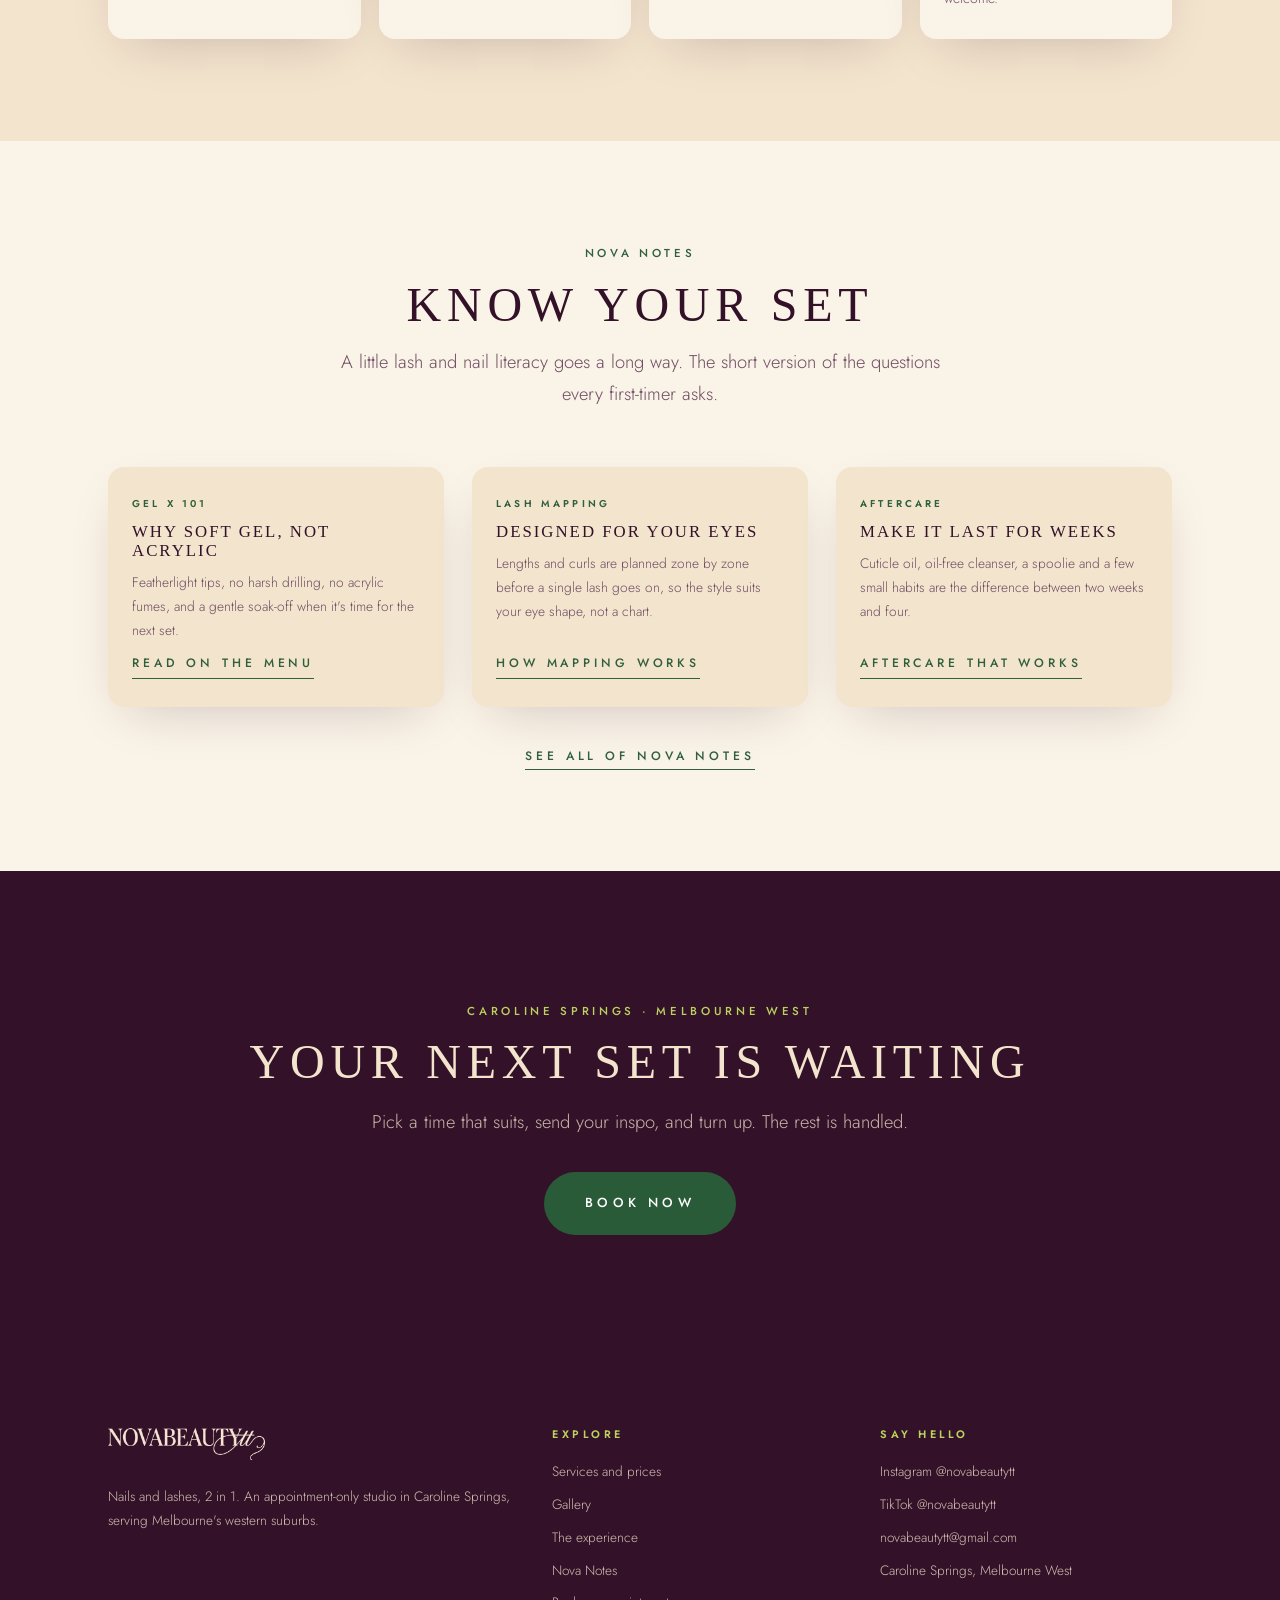
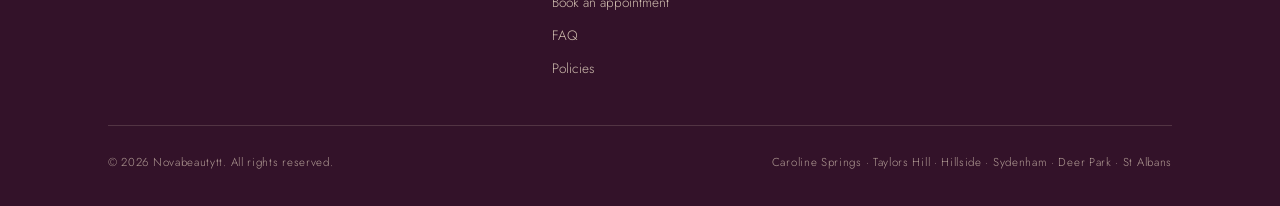
==== commit 49704fd9: "Add files via upload" ====
--- a/index.html
+++ b/index.html
@@ -188,28 +188,28 @@
       <h2>Booked to obsessed, in four steps</h2>
       <p class="lede">From first scroll to fresh set, the whole thing is designed to be easy.</p>
     </div>
-    <ol class="flow">
-      <li class="flow__step reveal">
+    <div class="flow">
+      <div class="flow__step reveal">
         <span class="flow__num">01</span>
         <h3>Pick your set</h3>
         <p>Browse the <a class="in-link" href="/services">menu</a>: choose a lash style, or build a nail set from length, art tier and shape. Or go 2 in 1 and take both.</p>
-      </li>
-      <li class="flow__step reveal">
+      </div>
+      <div class="flow__step reveal">
         <span class="flow__num">02</span>
         <h3>Book + send inspo</h3>
         <p>Lock in a time on the <a class="in-link" href="/booking">booking page</a>, then send design photos with your preferred shape and length so everything is confirmed before the day.</p>
-      </li>
-      <li class="flow__step reveal">
+      </div>
+      <div class="flow__step reveal">
         <span class="flow__num">03</span>
         <h3>The appointment</h3>
         <p>One on one, at your pace. Mapping, shape and finish are all agreed before anything starts. <a class="in-link" href="/experience">See what to expect</a>.</p>
-      </li>
-      <li class="flow__step reveal">
+      </div>
+      <div class="flow__step reveal">
         <span class="flow__num">04</span>
         <h3>Wear it for weeks</h3>
         <p>Leave with <a class="in-link" href="/experience#aftercare">aftercare that actually works</a>, then keep lashes full with refills every 2 to 3 weeks.</p>
-      </li>
-    </ol>
+      </div>
+    </div>
   </div>
 </section>
 
--- a/assets/css/style.css
+++ b/assets/css/style.css
@@ -221,7 +221,6 @@
 .hero__badge{
   display:inline-flex;align-items:center;gap:10px;
 }
-.hero__badge svg{width:15px;height:15px;flex:none}
 .hero__badge{
   font-size:.68rem;font-weight:600;letter-spacing:var(--track-wide);text-transform:uppercase;
   background:var(--lime);color:var(--ink);
@@ -293,10 +292,6 @@
   min-width:56px;text-align:right;
 }
 .price-row .amount.acc{color:var(--green-text)}
-.panel__flora{position:absolute;pointer-events:none;opacity:.9}
-.panel__flora--br{bottom:-14px;right:-10px;width:clamp(120px,22vw,210px)}
-.panel__flora--bl{bottom:-14px;left:-10px;width:clamp(120px,22vw,210px);transform:scaleX(-1)}
-
 .price-legend{
   display:flex;flex-wrap:wrap;justify-content:center;gap:8px 20px;
   margin-top:22px;font-size:.72rem;letter-spacing:.08em;color:var(--ink-soft);
@@ -530,17 +525,7 @@
 html.js .reveal{opacity:0;transform:translateY(26px);transition:opacity .7s ease,transform .7s ease}
 html.js .reveal.is-in{opacity:1;transform:none}
 
-/* ---------- flora svg tint ---------- */
-.flora-line{color:var(--lime)}
-
 /* ---------- misc ---------- */
-.divider-flora{
-  display:flex;align-items:center;gap:18px;justify-content:center;
-  margin:clamp(40px,7vw,64px) auto;max-width:520px;
-}
-.divider-flora::before,.divider-flora::after{content:"";height:1px;flex:1;background:rgba(51,18,41,.2)}
-.divider-flora svg{width:26px;height:26px;color:var(--green)}
-
 .skip-link{
   position:absolute;left:-9999px;top:0;background:var(--green);color:#fff;
   padding:12px 20px;z-index:999;font-size:.8rem;letter-spacing:.1em;
@@ -730,8 +715,16 @@
 .why-grid{display:grid;gap:14px}
 @media (min-width:640px){.why-grid{grid-template-columns:1fr 1fr;gap:18px}}
 @media (min-width:1000px){.why-grid{grid-template-columns:repeat(4,1fr)}}
-.why{background:var(--bone);padding:28px 24px;box-shadow:var(--shadow-soft)}
-.why > svg{width:22px;height:22px;color:var(--green);margin-bottom:14px}
+.why{background:var(--bone);padding:28px 24px;box-shadow:var(--shadow-soft);border-radius:16px}
+.why__num{
+  display:inline-flex;align-items:center;justify-content:center;
+  width:36px;height:36px;border-radius:50%;margin-bottom:14px;
+  font-family:var(--font-display);font-size:.95rem;
+  background:var(--green-tint);color:var(--green-text);
+}
+.why:nth-of-type(4n+2) .why__num{background:var(--lime-soft);color:var(--ink)}
+.why:nth-of-type(4n+3) .why__num{background:rgba(124,90,46,.16);color:var(--rose-text)}
+.why:nth-of-type(4n+4) .why__num{background:var(--ink);color:var(--lime)}
 .why h3{font-size:.98rem;letter-spacing:.14em;margin-bottom:8px}
 .why p{font-size:.88rem;color:var(--ink-soft)}
 
@@ -750,26 +743,9 @@
 .note-card p{font-size:.86rem;color:var(--ink-soft);flex:1}
 .note-card .text-link{align-self:flex-start}
 
-/* ---------- v4: botanical flora accents ---------- */
 .page-hero{position:relative;overflow:hidden}
-
-.panel__flora{opacity:.8}
-.panel__flora--br{bottom:-26px;right:6px;width:clamp(90px,15vw,160px)}
-.panel__flora--bl{bottom:-26px;left:6px;width:clamp(90px,15vw,160px);transform:none}
-
 .lash-card--sig{overflow:hidden}
-
 .stat-band{position:relative;overflow:hidden}
-.stat-band__flora{
-  position:absolute;right:-24px;top:50%;transform:translateY(-46%) rotate(8deg);
-  height:150%;width:auto;opacity:.3;pointer-events:none;
-}
-@media (max-width:700px){.stat-band__flora{opacity:.18}}
-
-.cta-band__flora{position:absolute;pointer-events:none}
-.cta-band__flora--r{right:-40px;bottom:-46px;width:clamp(220px,24vw,340px);opacity:.4}
-.cta-band__flora--l{left:-30px;bottom:-40px;width:clamp(130px,14vw,200px);opacity:.28;transform:scaleX(-1) rotate(4deg)}
-@media (max-width:640px){.cta-band__flora--l{display:none}.cta-band__flora--r{width:180px;opacity:.3}}
 
 /* ---------- v5: sharper boxes, classified groups ---------- */
 .eyebrow .idx{
@@ -802,3 +778,145 @@
   .nav a{font-size:.72rem}
 }
 .lash-card--sig{padding-top:50px}
+
+/* ============================================================
+   v6: decluttered + colour-coded, rounded, higher-contrast boxes
+   (golden florals and repeated line-art icons removed sitewide;
+   panels now use real colour and structure to separate one
+   service/section from the next, with less bare white space)
+   ============================================================ */
+
+/* rounder corners across the card language site-wide */
+.panel,.lash-card,.note-card,.step,.flow__step,.build,.contact-list a,.contact-list div,.price-tile,.care-card,.term-card,.tile{
+  border-radius:16px;
+}
+.sig-card{border-radius:14px}
+
+/* ---------- coloured panel variants (services + experience) ---------- */
+.panel--ink{background:var(--ink);color:var(--blush);box-shadow:none}
+.panel--ink .panel__title{color:var(--blush)}
+.panel--ink .panel__note{color:rgba(243,228,205,.8)}
+.panel--ink .eyebrow{color:var(--lime)}
+.panel--ink .price-row .rule{border-bottom-color:rgba(243,228,205,.3)}
+.panel--ink .price-row .amount{color:var(--lime)}
+.panel--ink .price-legend{color:rgba(243,228,205,.72)}
+.panel--ink .price-legend b{color:var(--blush)}
+
+.panel--lime{background:var(--lime-soft);box-shadow:none}
+.panel--lime .amount.acc{color:var(--rose-text)}
+
+.panel--green{background:var(--green-tint);box-shadow:none}
+
+.panel--bordered{box-shadow:none;border:1.5px solid rgba(51,18,41,.7)}
+
+/* small pill tag used to open a coloured panel */
+.panel-tag{
+  display:inline-flex;align-items:center;gap:8px;
+  font-size:.64rem;font-weight:600;letter-spacing:var(--track-wide);text-transform:uppercase;
+  padding:6px 14px;border-radius:999px;margin-bottom:14px;
+}
+.panel-tag--lime{background:var(--lime);color:var(--ink)}
+.panel-tag--gold{background:rgba(124,90,46,.15);color:var(--rose-text)}
+.panel-tag--outline{border:1px solid rgba(243,228,205,.5);color:var(--blush)}
+
+/* ---------- price tiles: replace bare dotted rows where a list is short,
+   so the panel reads as a set of small filled boxes, not empty space ---------- */
+.price-tiles{display:grid;grid-template-columns:repeat(2,1fr);gap:10px;margin-top:20px}
+@media (min-width:560px){.price-tiles{grid-template-columns:repeat(3,1fr)}}
+.price-tile{
+  background:rgba(255,255,255,.6);border:1px solid rgba(51,18,41,.14);
+  padding:14px 16px;display:flex;flex-direction:column;gap:6px;
+}
+.panel--ink .price-tile{background:rgba(243,228,205,.07);border-color:rgba(243,228,205,.22)}
+.price-tile .name{font-size:.8rem;line-height:1.35}
+.price-tile .amount{font-family:var(--font-display);font-size:1.3rem;color:var(--green-text)}
+.panel--ink .price-tile .amount{color:var(--lime)}
+.price-tile .amount.acc{color:var(--rose-text)}
+.price-group__label{
+  font-size:.68rem;font-weight:600;letter-spacing:var(--track-mid);text-transform:uppercase;
+  color:var(--rose-text);margin:22px 0 4px;
+}
+.panel--ink .price-group__label{color:var(--lime)}
+.price-group__label:first-of-type{margin-top:26px}
+
+/* ---------- short bullet lists inside panels, used instead of long paragraphs ---------- */
+.panel .ticks{margin-top:16px}
+.panel--ink .ticks li::before{background:var(--lime);color:var(--ink)}
+.panel--ink .ticks li{color:rgba(243,228,205,.9)}
+
+/* ---------- experience: aftercare cards get colour, a border and a hard offset
+   "sticker" shadow instead of sitting flat on cream ---------- */
+.care-card{
+  background:var(--bone);padding:clamp(26px,5vw,34px) clamp(22px,4.5vw,30px);
+  border:2px solid var(--green);
+  box-shadow:7px 7px 0 var(--lime-soft);
+}
+.care-card--gold{border-color:var(--rose-text);box-shadow:7px 7px 0 rgba(124,90,46,.18)}
+@media (max-width:520px){.care-card{box-shadow:5px 5px 0 var(--lime-soft)}.care-card--gold{box-shadow:5px 5px 0 rgba(124,90,46,.18)}}
+.tag-badge{
+  display:inline-flex;align-items:center;gap:6px;
+  font-size:.62rem;font-weight:600;letter-spacing:var(--track-wide);text-transform:uppercase;
+  background:var(--green-tint);color:var(--green-text);
+  padding:6px 14px;border-radius:999px;margin-bottom:14px;
+}
+.tag-badge--gold{background:rgba(124,90,46,.14);color:var(--rose-text)}
+.care-card .save-tip{
+  margin-top:16px;padding-top:14px;border-top:1px dashed rgba(51,18,41,.18);
+  font-size:.82rem;color:var(--ink-soft);
+}
+.care-card .save-tip b{color:var(--ink);font-weight:500}
+
+/* prep steps: colour-coded top accent per service, so the three
+   don't read as identical grey boxes */
+.step{border-top:3px solid var(--green)}
+.step--gold{border-top-color:var(--rose-text)}
+.step--ink{border-top-color:var(--ink)}
+
+/* ---------- contact: real per-channel icons + colour, rounded, boxed ---------- */
+.contact-list a,.contact-list div{border-left:4px solid var(--green)}
+.contact-list a.c-tiktok{border-left-color:var(--ink)}
+.contact-list a.c-email{border-left-color:var(--rose-text)}
+.contact-list div.c-studio{border-left-color:var(--lime)}
+.contact-list .ic.ic--tiktok{background:rgba(51,18,41,.08);color:var(--ink)}
+.contact-list .ic.ic--email{background:rgba(124,90,46,.14);color:var(--rose-text)}
+.contact-list .ic.ic--studio{background:var(--lime-soft);color:var(--green-deep)}
+.contact-note{
+  margin-top:26px;background:var(--green-tint);border-radius:16px;
+  padding:20px 22px;font-size:.88rem;color:var(--ink-soft);
+}
+.contact-note b{color:var(--ink);font-weight:500}
+
+/* ---------- FAQ group filters (reuses .filter-btn / .filters look) ---------- */
+.faq-panel{display:block}
+.faq-panel.is-hidden{display:none}
+.faq-panel + .faq-panel{margin-top:8px}
+.faq-group{
+  display:flex;align-items:center;gap:14px;
+  margin:clamp(30px,5vw,44px) 0 6px;
+}
+.faq-panel:first-child .faq-group{margin-top:6px}
+
+/* ---------- Nova Notes (education hub) page ---------- */
+.term-card{
+  background:var(--blush);padding:22px 22px 20px;box-shadow:var(--shadow-soft);
+  display:flex;flex-direction:column;gap:6px;
+}
+.term-card b{font-family:var(--font-display);font-size:1.02rem;letter-spacing:.06em;color:var(--ink)}
+.term-card span{font-size:.84rem;color:var(--ink-soft)}
+.term-grid{display:grid;gap:12px}
+@media (min-width:640px){.term-grid{grid-template-columns:1fr 1fr}}
+@media (min-width:1000px){.term-grid{grid-template-columns:repeat(3,1fr)}}
+
+.trend-row{
+  display:flex;align-items:baseline;gap:14px;padding:14px 0;
+  border-bottom:1px solid rgba(51,18,41,.12);
+}
+.trend-row b{font-family:var(--font-display);min-width:120px;flex:none;color:var(--green-text)}
+.trend-row p{font-size:.88rem;color:var(--ink-soft);margin:0}
+
+.notes-cta{
+  background:var(--ink);color:var(--blush);border-radius:18px;
+  padding:clamp(30px,5vw,46px) clamp(24px,5vw,38px);text-align:center;
+}
+.notes-cta h2{color:var(--blush)}
+.notes-cta .lede{color:rgba(243,228,205,.8);margin:14px auto 26px}
